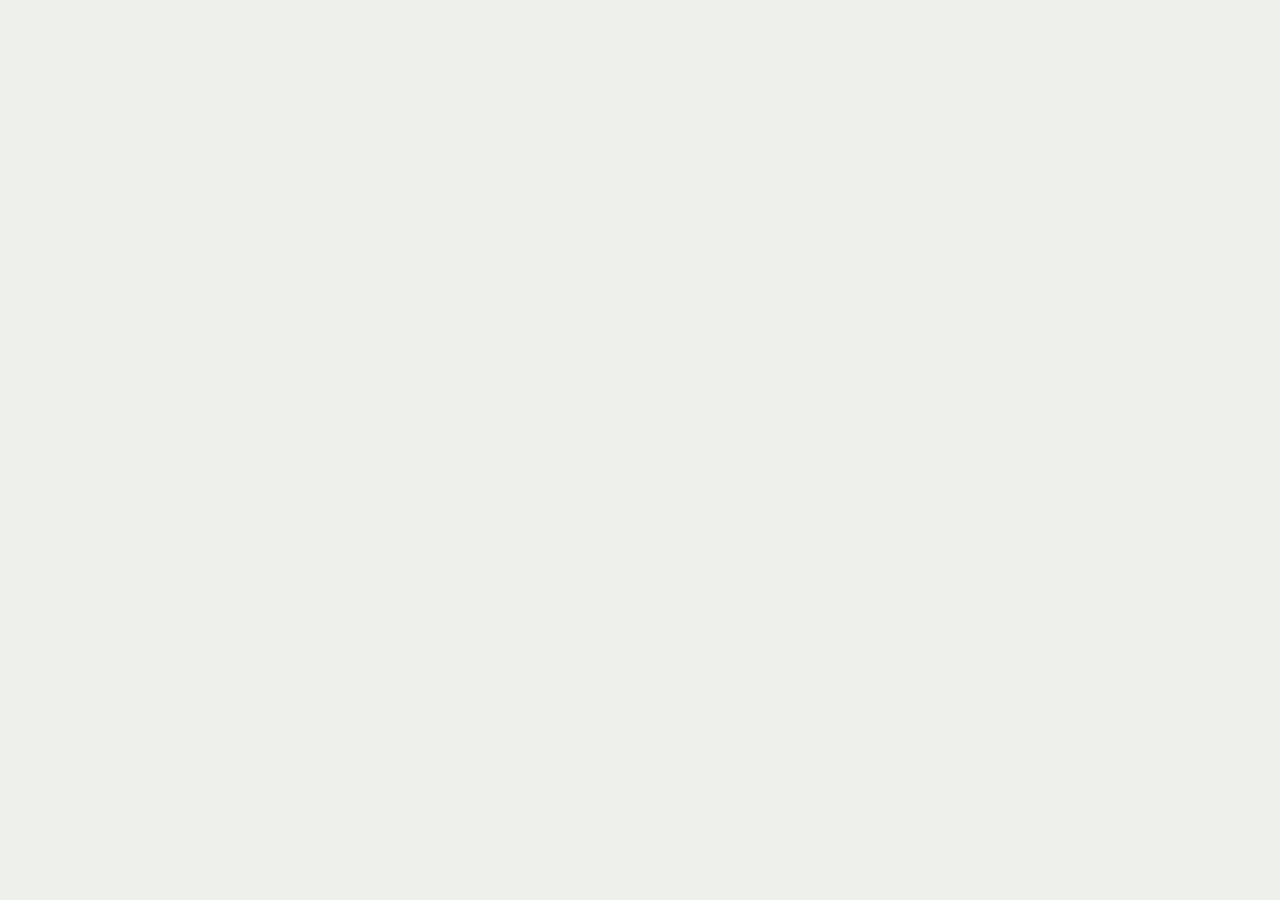
==== index.html @ 1d1e7680 "committing empty" ====
<!doctype html>
<html lang="en">
<head>
  <meta charset="utf-8">
  <meta name="viewport" content="width=device-width, initial-scale=1">
  <title>Projects</title>
  <link rel="preconnect" href="https://fonts.googleapis.com">
  <link rel="preconnect" href="https://fonts.gstatic.com" crossorigin>
  <link href="https://fonts.googleapis.com/css2?family=Bricolage+Grotesque:opsz,wght@12..96,500;12..96,700&family=Source+Serif+4:ital,opsz,wght@0,8..60,400;1,8..60,400&display=swap" rel="stylesheet">
  <link rel="stylesheet" href="style.css">
</head>
<body>
  <header class="site-header">
    <h1 id="site-name"></h1>
    <p id="site-intro"></p>
    <a id="site-email"></a>
  </header>

  <nav class="filters" id="filters" aria-label="Filter projects by category"></nav>

  <main id="projects"></main>

  <dialog id="viewer" aria-label="Enlarged photo">
    <img alt="">
    <p class="viewer-caption"></p>
    <button type="button" class="viewer-close">Close</button>
  </dialog>

  <!-- Your content lives in projects.js -->
  <script src="projects.js"></script>
  <script>
    function el(tag, cls, text) {
      const n = document.createElement(tag);
      if (cls) n.className = cls;
      if (text) n.textContent = text;
      return n;
    }

    // Header
    document.title = SITE.name + " | Projects";
    document.getElementById("site-name").textContent = SITE.name;
    document.getElementById("site-intro").textContent = SITE.intro;
    const email = document.getElementById("site-email");
    if (SITE.email) {
      email.href = "mailto:" + SITE.email;
      email.textContent = SITE.email;
    } else {
      email.remove();
    }

    // Photo viewer
    const viewer = document.getElementById("viewer");
    const viewerImg = viewer.querySelector("img");
    const viewerCap = viewer.querySelector(".viewer-caption");
    function openViewer(src, caption, alt) {
      viewerImg.src = src;
      viewerImg.alt = alt;
      viewerCap.textContent = caption || "";
      viewer.showModal();
    }
    viewer.querySelector(".viewer-close").addEventListener("click", () => viewer.close());
    viewer.addEventListener("click", (e) => { if (e.target === viewer) viewer.close(); });

    // Projects
    const main = document.getElementById("projects");
    const isVideo = (src) => /\.(mov|mp4|webm|m4v)$/i.test(src);
    const sections = PROJECTS.map((p) => {
      const section = el("section", "project");
      section.dataset.category = (p.category || "").toLowerCase();

      const head = el("div", "project-head");
      head.append(el("h2", null, p.title));
      if (p.year) head.append(el("p", "project-year", p.year));
      if (p.category) head.append(el("p", "project-category", p.category));

      const body = el("div", "project-body");
      (p.blurb || "").split(/\n\s*\n/).forEach((para) => {
        if (para.trim()) body.append(el("p", "blurb", para.trim()));
      });

      const grid = el("div", "photos");
      (p.photos || []).forEach((ph) => {
        const fig = el("figure");
        const alt = ph.caption || p.title;
        if (isVideo(ph.src)) {
          const vid = el("video", "photo-video");
          vid.src = ph.src;
          vid.controls = true;
          vid.playsInline = true;
          vid.preload = "metadata";
          vid.setAttribute("aria-label", alt);
          fig.append(vid);
        } else {
---- style.css ----
:root {
  --paper: #eef0ec;
  --mount: #ffffff;
  --ink: #1d2321;
  --muted: #5c6661;
  --rule: #cfd4cd;
  --accent: #1f5fa8;
  --display: "Bricolage Grotesque", "Helvetica Neue", Arial, sans-serif;
  --text: "Source Serif 4", Georgia, "Times New Roman", serif;
}

@media (prefers-color-scheme: dark) {
  :root {
    --paper: #171b1a;
    --mount: #232826;
    --ink: #e8ebe7;
    --muted: #9aa39e;
    --rule: #333a37;
    --accent: #7fb0e8;
  }
}

* { box-sizing: border-box; }

body {
  margin: 0;
  background: var(--paper);
  color: var(--ink);
  font-family: var(--text);
  font-size: 1.125rem;
  line-height: 1.6;
}

a { color: var(--accent); }

:focus-visible {
  outline: 2px solid var(--accent);
  outline-offset: 3px;
}

/* Header */
.site-header {
  max-width: 72rem;
  margin: 0 auto;
  padding: clamp(3rem, 10vw, 7rem) 1.5rem 3rem;
}
.site-header h1 {
  font-family: var(--display);
  font-weight: 700;
  font-size: clamp(2.75rem, 9vw, 6rem);
  line-height: 0.95;
  letter-spacing: -0.03em;
  margin: 0 0 1.25rem;
}
.site-header p {
  max-width: 36rem;
  margin: 0 0 0.5rem;
  font-size: 1.25rem;
  color: var(--muted);
}

/* Projects */
main {
  max-width: 72rem;
  margin: 0 auto;
  padding: 0 1.5rem 6rem;
}
.project {
  border-top: 1px solid var(--rule);
  padding: 2.5rem 0 3.5rem;
}
.project-head h2 {
  font-family: var(--display);
  font-weight: 500;
  font-size: 1.75rem;
  line-height: 1.15;
  letter-spacing: -0.01em;
  margin: 0;
}
.project-year {
  margin: 0.25rem 0 1.25rem;
  color: var(--muted);
  font-size: 1rem;
}
.blurb {
  max-width: 38rem;
  margin: 0 0 1rem;
}

@media (min-width: 800px) {
  .project {
    display: grid;
    grid-template-columns: 15rem 1fr;
    gap: 3rem;
  }
  .project-head {
    position: sticky;
    top: 2rem;
    align-self: start;
  }
}

/* Photos, shown like mounted prints */
.photos {
  display: grid;
  grid-template-columns: repeat(auto-fill, minmax(220px, 1fr));
  gap: 1.5rem;
  margin-top: 1.75rem;
}
figure {
  margin: 0;
  background: var(--mount);
  padding: 0.6rem 0.6rem 0.75rem;
  box-shadow: 0 1px 2px rgba(29, 35, 33, 0.12), 0 6px 18px -8px rgba(29, 35, 33, 0.25);
}
.photo-btn {
  display: block;
  width: 100%;
  padding: 0;
  border: 0;
  background: none;
  cursor: zoom-in;
}
.photo-btn img {
  display: block;
  width: 100%;
  aspect-ratio: 4 / 3;
  object-fit: cover;
  background: var(--rule);
}
figcaption {
  margin-top: 0.6rem;
  font-style: italic;
  font-size: 0.95rem;
  line-height: 1.4;
  color: var(--muted);
}

/* Enlarged photo viewer */
dialog {
  border: 0;
  padding: 0.75rem;
  background: var(--mount);
  color: var(--ink);
  max-width: min(92vw, 1100px);
}
dialog::backdrop { background: rgba(10, 12, 11, 0.8); }
dialog img {
  display: block;
  max-width: 100%;
  max-height: 78vh;
  margin: 0 auto;
}
.viewer-caption {
  font-style: italic;
  color: var(--muted);
  margin: 0.6rem 0 0;
}
.viewer-close {
  margin-top: 0.75rem;
  font: inherit;
  font-size: 0.95rem;
  padding: 0.4rem 1rem;
  border: 1px solid var(--rule);
  background: none;
  color: var(--ink);
  cursor: pointer;
}
.viewer-close:hover { border-color: var(--ink); }
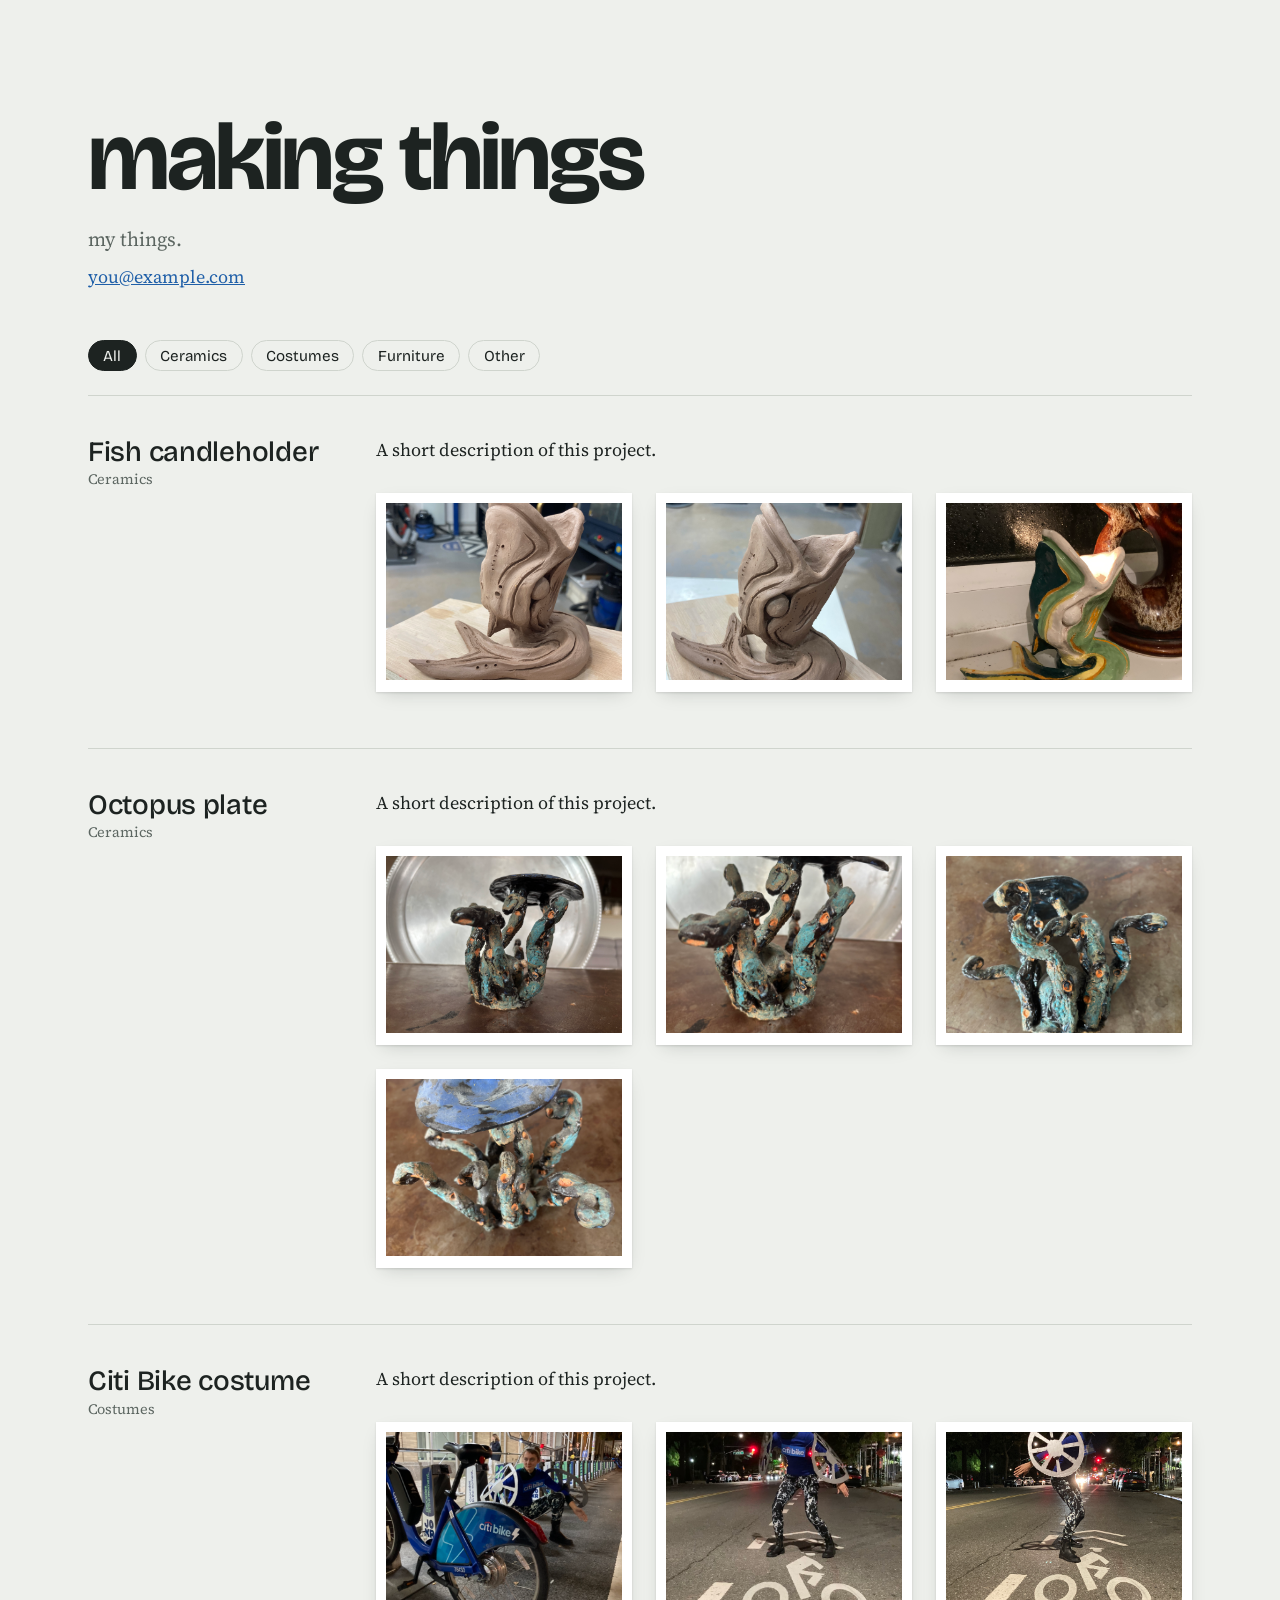
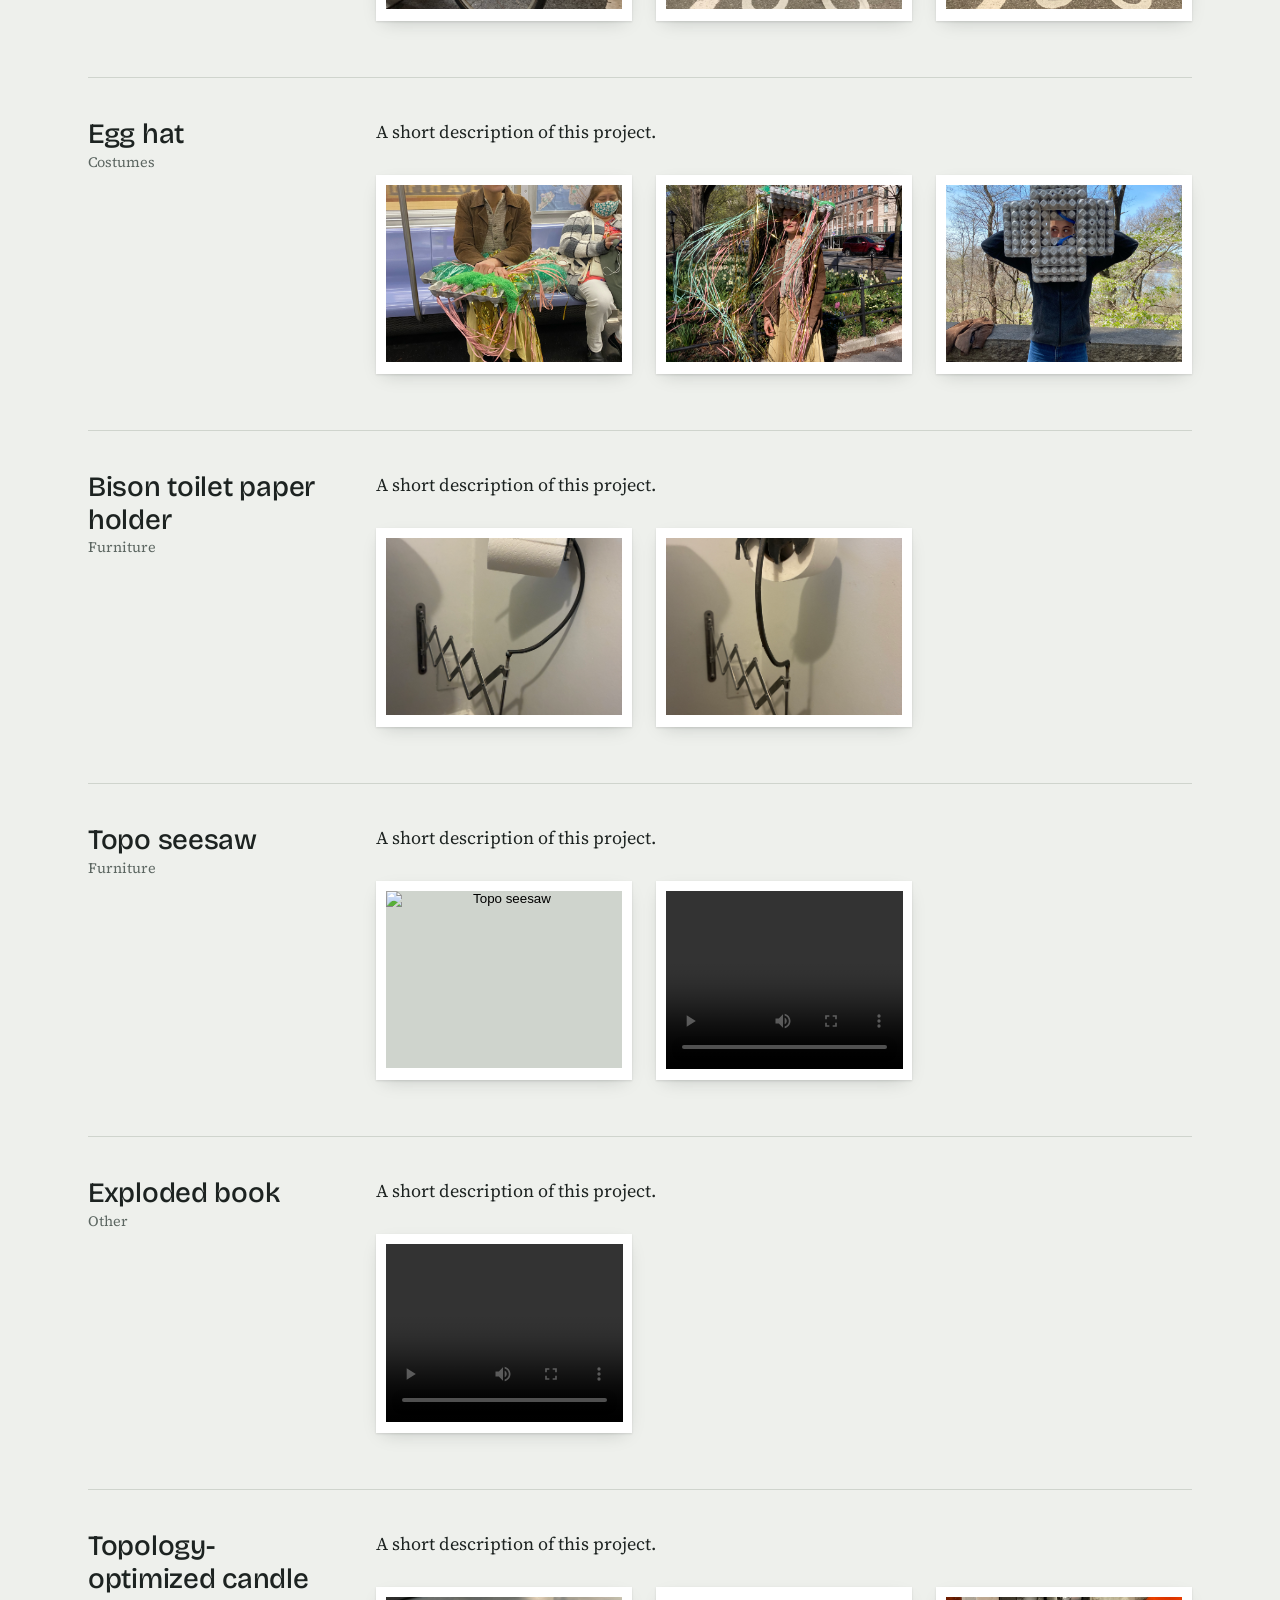
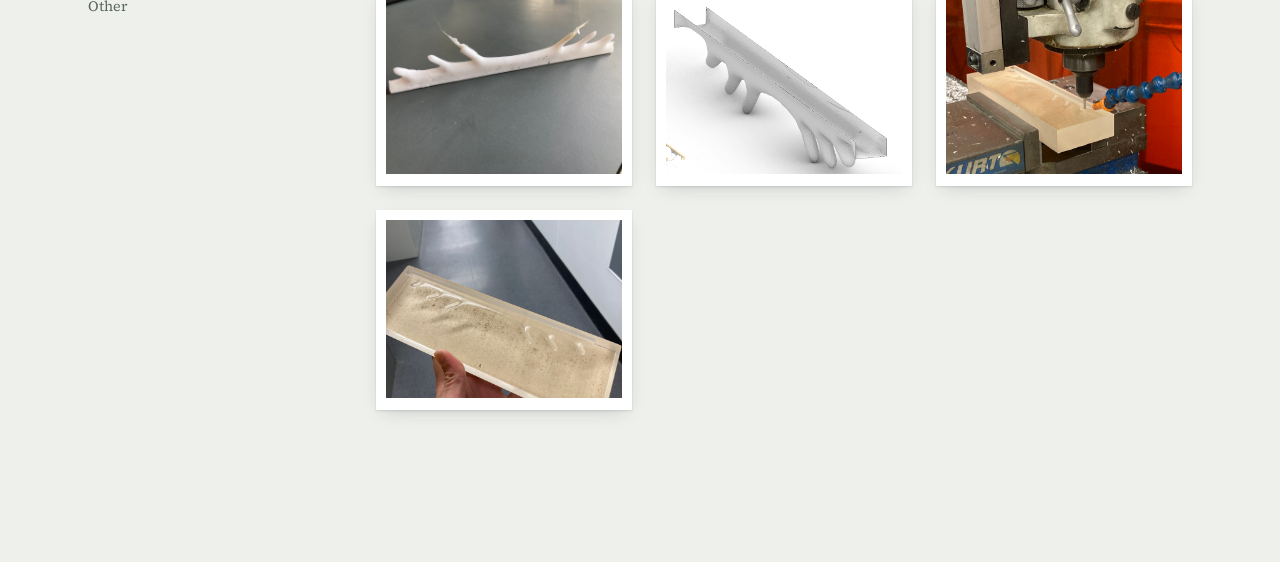
==== commit d9a42178: "committing empty" ====
--- a/index.html
+++ b/index.html
@@ -91,4 +91,53 @@
           vid.setAttribute("aria-label", alt);
           fig.append(vid);
         } else {
-        +          const btn = el("button", "photo-btn");
+          btn.type = "button";
+          btn.setAttribute("aria-label", "Enlarge photo: " + alt);
+          const img = el("img");
+          img.src = ph.src;
+          img.alt = alt;
+          img.loading = "lazy";
+          btn.append(img);
+          btn.addEventListener("click", () => openViewer(ph.src, ph.caption, alt));
+          fig.append(btn);
+        }
+        if (ph.caption) fig.append(el("figcaption", null, ph.caption));
+        grid.append(fig);
+      });
+
+      body.append(grid);
+      section.append(head, body);
+      main.append(section);
+      return section;
+    });
+
+    // Category filter: the chosen category moves to the top
+    const filters = document.getElementById("filters");
+    const categories = [...new Set(sections.map((s) => s.dataset.category).filter(Boolean))];
+    function applyFilter(cat) {
+      const matches = sections.filter((s) => !cat || s.dataset.category === cat);
+      const rest = sections.filter((s) => !matches.includes(s));
+      [...matches, ...rest].forEach((s) => {
+        s.classList.toggle("dimmed", !!cat && !matches.includes(s));
+        main.append(s);
+      });
+      filters.querySelectorAll("button").forEach((b) => {
+        b.setAttribute("aria-pressed", String(b.dataset.cat === cat));
+      });
+    }
+    if (categories.length > 1) {
+      ["", ...categories].forEach((cat) => {
+        const b = el("button", "filter-btn", cat || "all");
+        b.type = "button";
+        b.dataset.cat = cat;
+        b.addEventListener("click", () => applyFilter(cat));
+        filters.append(b);
+      });
+      applyFilter("");
+    } else {
+      filters.remove();
+    }
+  </script>
+</body>
+</html>
--- a/style.css
+++ b/style.css
@@ -167,3 +167,44 @@
   cursor: pointer;
 }
 .viewer-close:hover { border-color: var(--ink); }
+
+/* Category filter */
+.filters {
+  max-width: 72rem;
+  margin: 0 auto;
+  padding: 0 1.5rem 1.5rem;
+  display: flex;
+  flex-wrap: wrap;
+  gap: 0.5rem;
+}
+.filter-btn {
+  font-family: var(--display);
+  font-size: 0.95rem;
+  text-transform: capitalize;
+  padding: 0.35rem 0.9rem;
+  border: 1px solid var(--rule);
+  border-radius: 999px;
+  background: none;
+  color: var(--ink);
+  cursor: pointer;
+}
+.filter-btn:hover { border-color: var(--ink); }
+.filter-btn[aria-pressed="true"] {
+  background: var(--ink);
+  border-color: var(--ink);
+  color: var(--paper);
+}
+.project-category {
+  margin: 0 0 1.25rem;
+  color: var(--muted);
+  font-size: 0.9rem;
+  text-transform: capitalize;
+}
+.project.dimmed { opacity: 0.45; }
+.photo-video {
+  display: block;
+  width: 100%;
+  aspect-ratio: 4 / 3;
+  object-fit: cover;
+  background: var(--rule);
+}
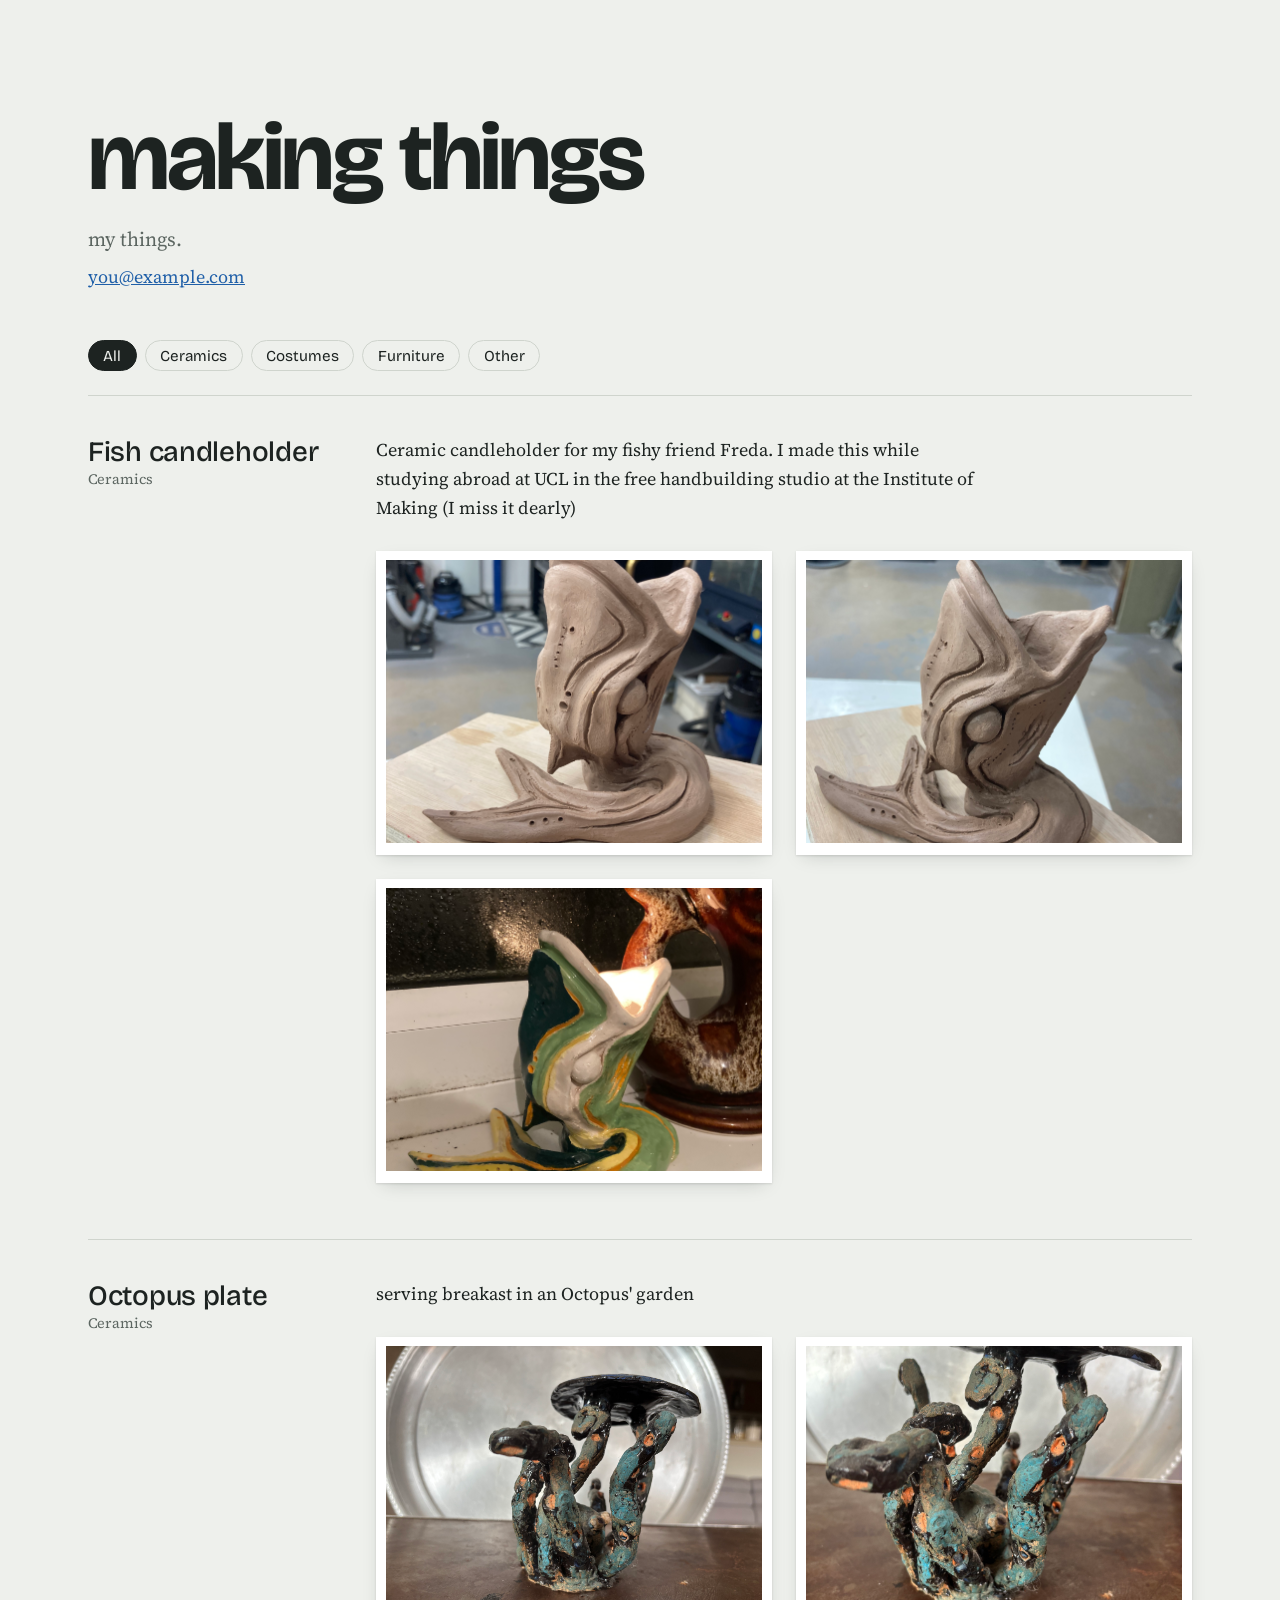
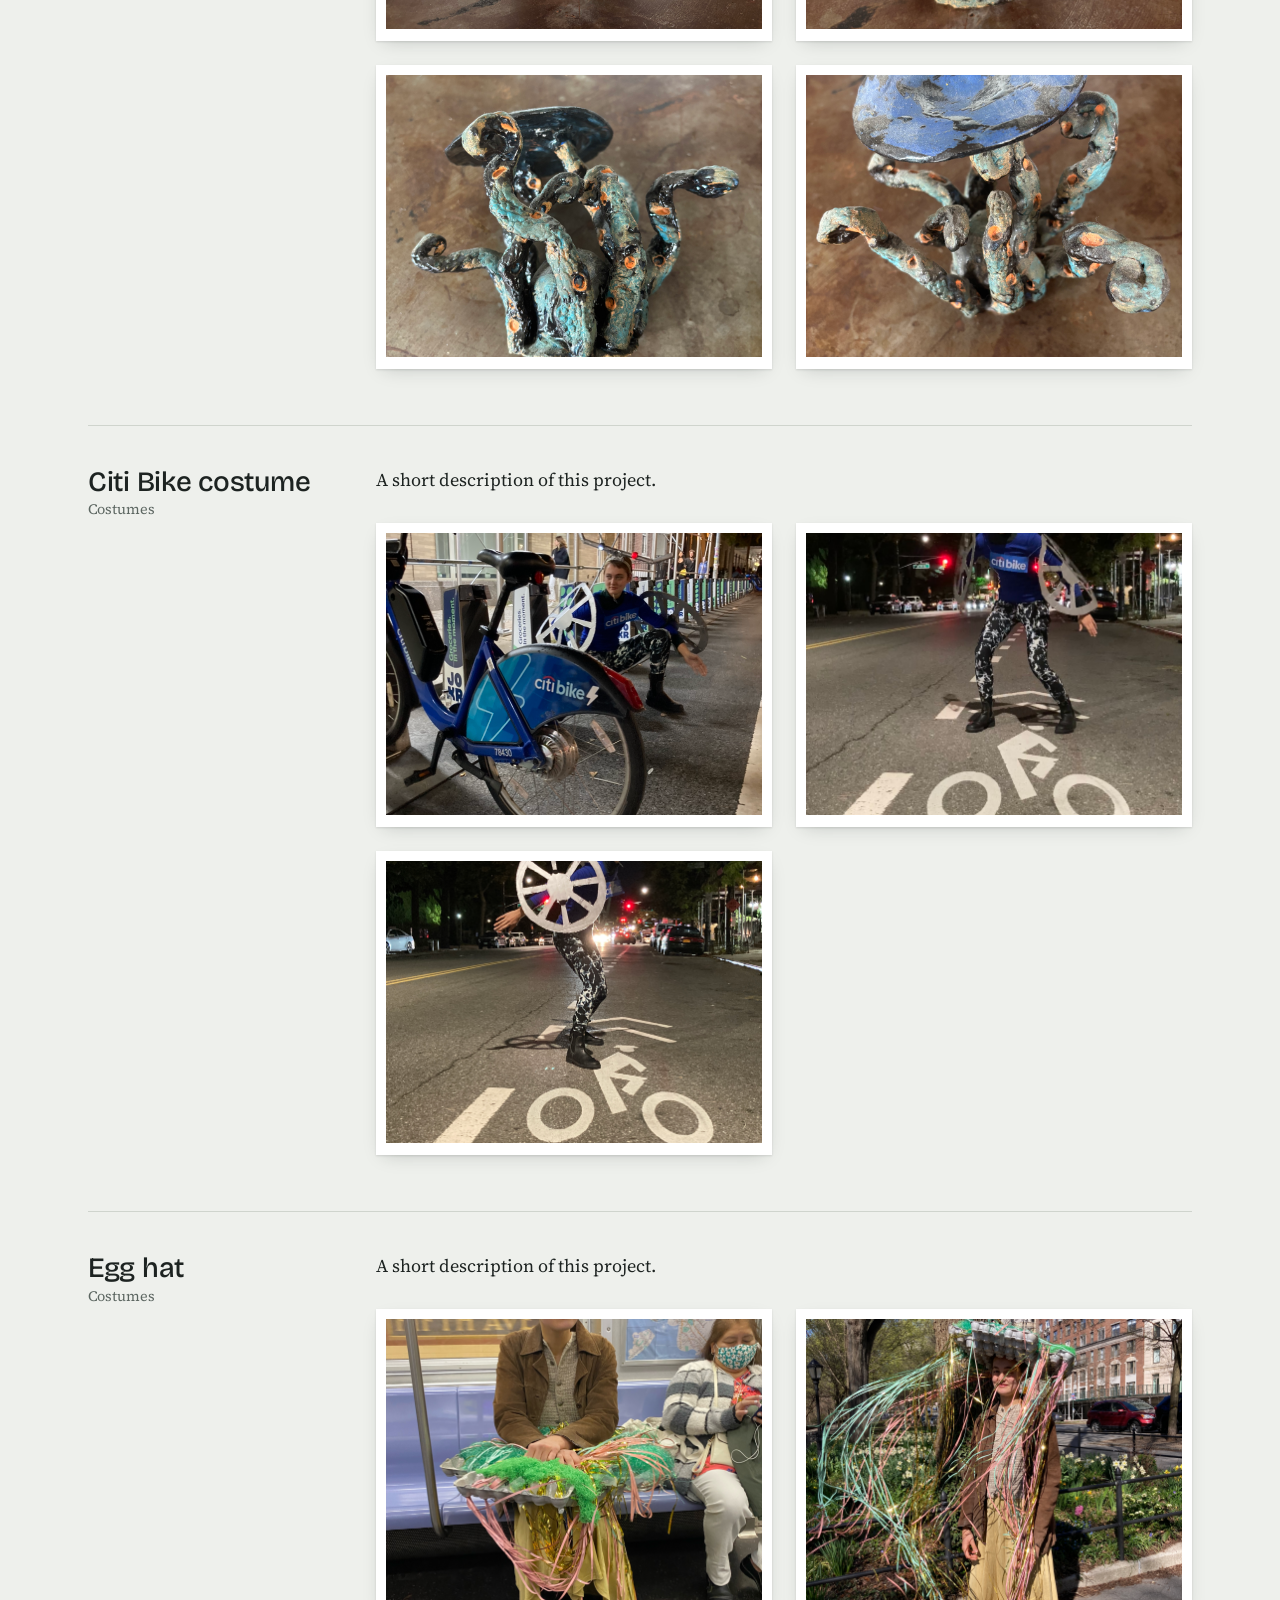
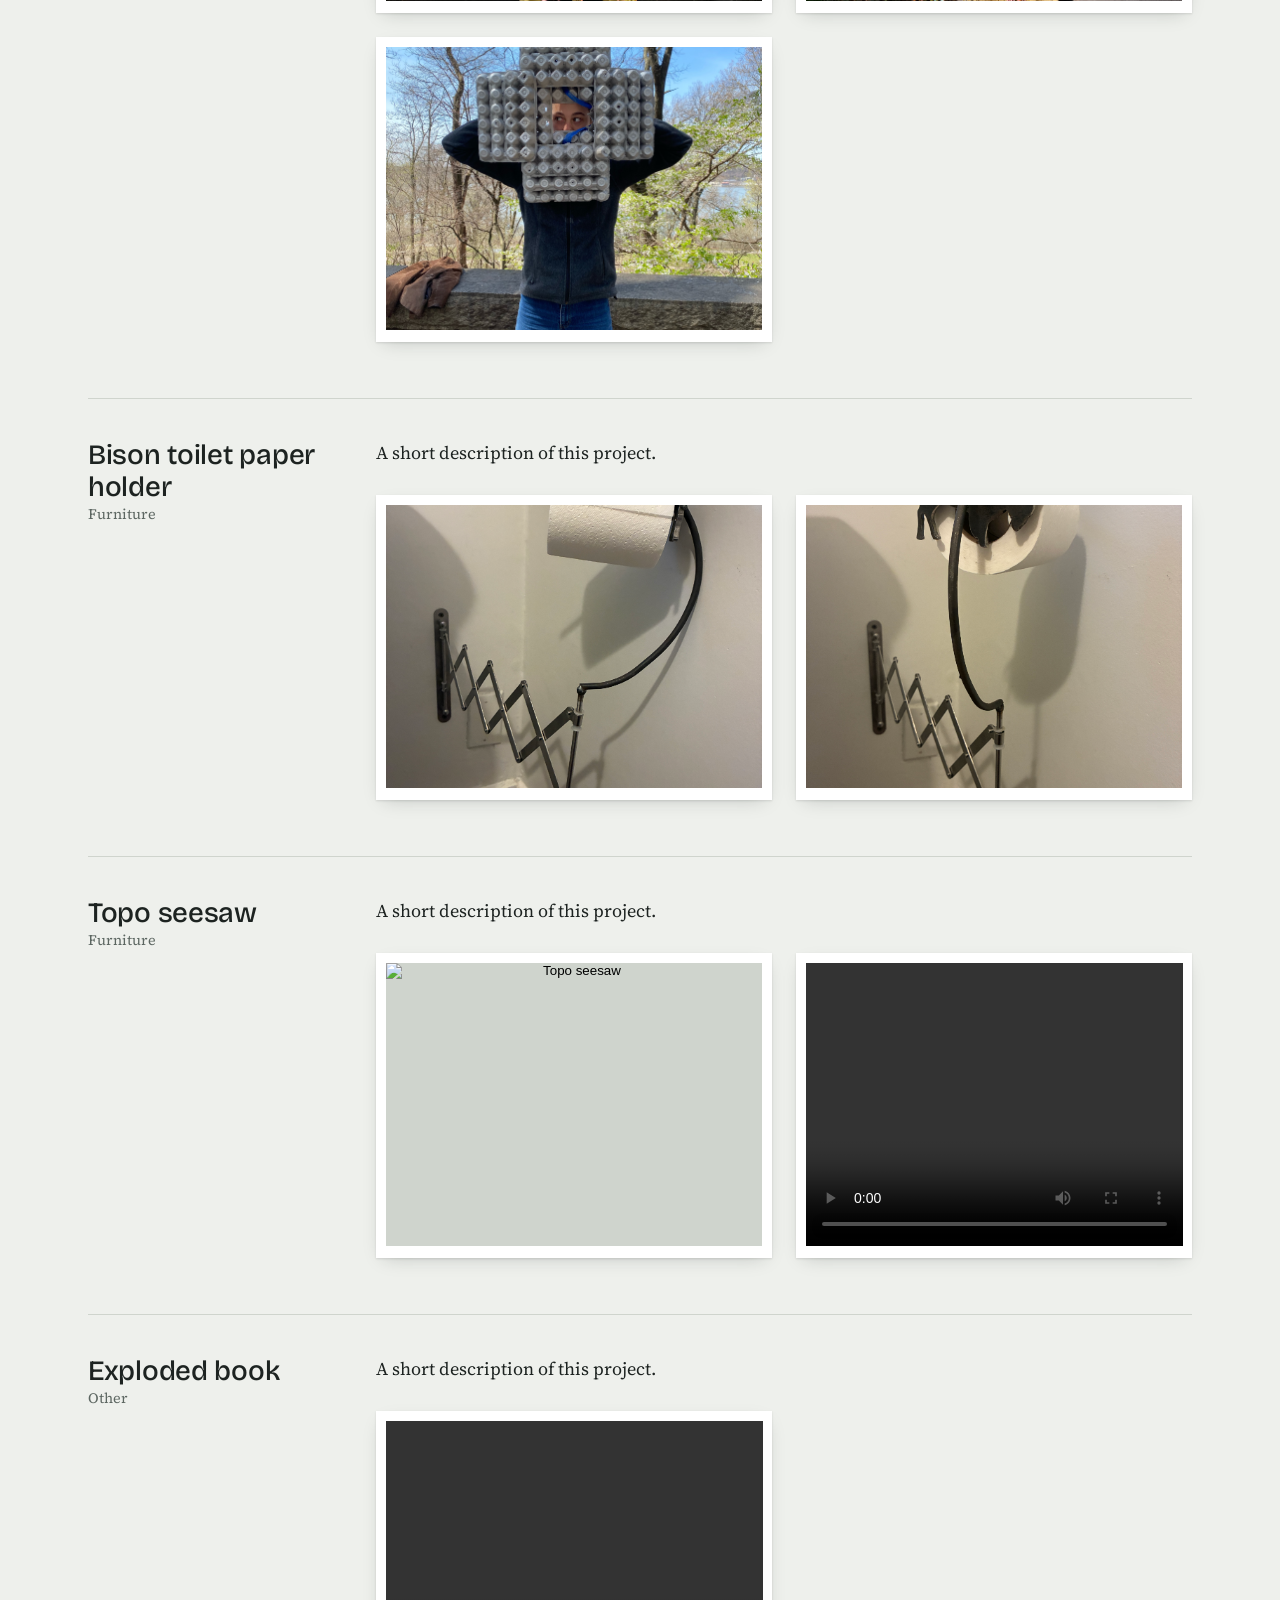
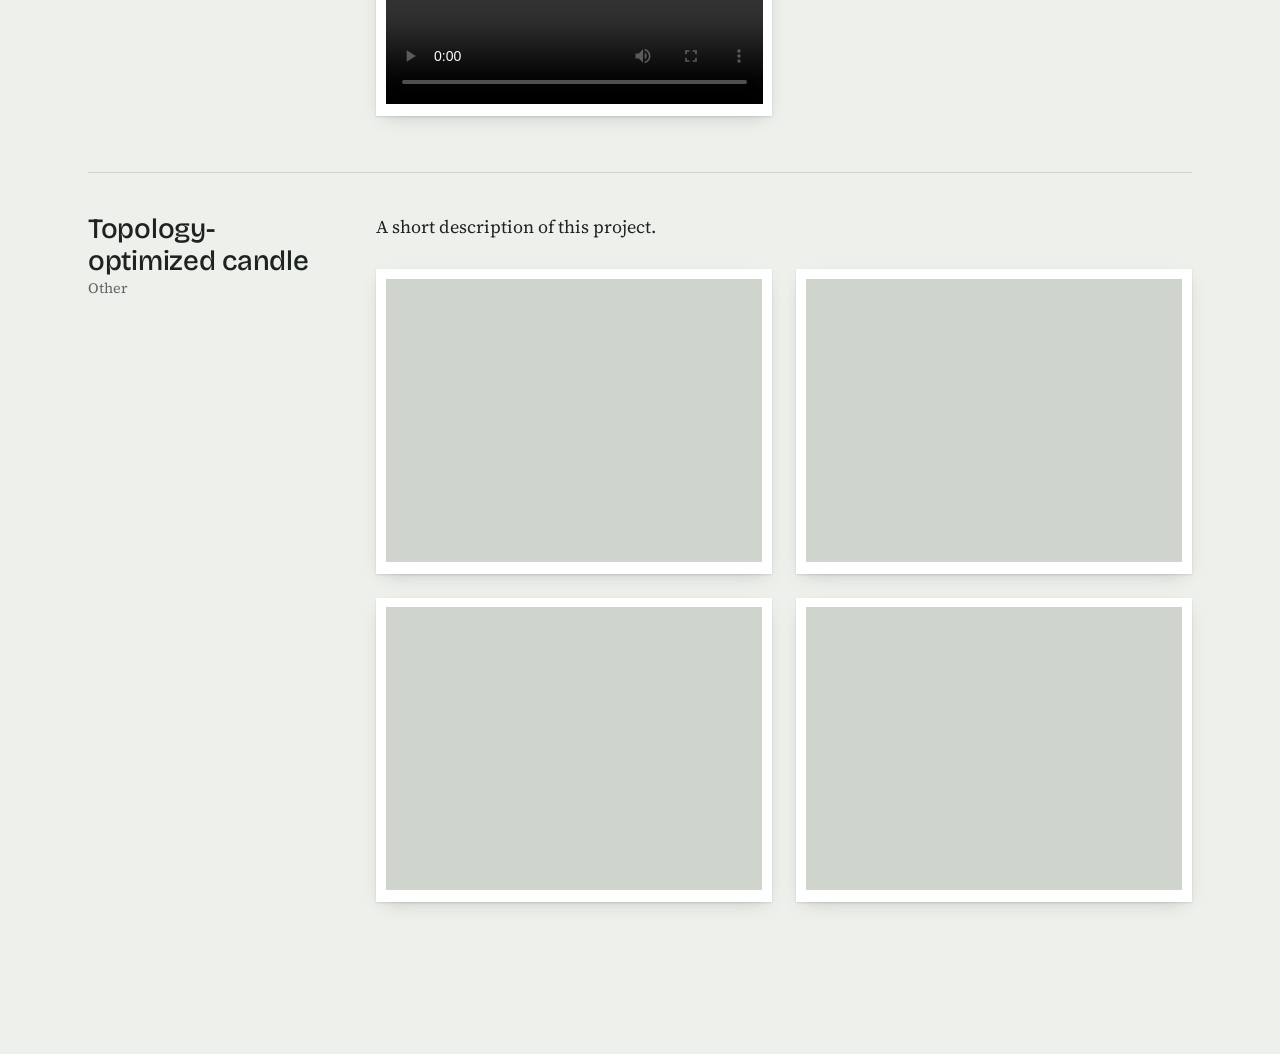
==== commit 3a6bced0: "committing image edits" ====
--- a/index.html
+++ b/index.html
@@ -21,9 +21,17 @@
   <main id="projects"></main>
 
   <dialog id="viewer" aria-label="Enlarged photo">
-    <img alt="">
-    <p class="viewer-caption"></p>
-    <button type="button" class="viewer-close">Close</button>
+    <div class="viewer-stage">
+      <button type="button" class="viewer-nav viewer-prev" aria-label="Previous photo">&#8249;</button>
+      <img alt="">
+      <video controls playsinline></video>
+      <button type="button" class="viewer-nav viewer-next" aria-label="Next photo">&#8250;</button>
+    </div>
+    <div class="viewer-foot">
+      <p class="viewer-caption"></p>
+      <p class="viewer-count"></p>
+      <button type="button" class="viewer-close">Close</button>
+    </div>
   </dialog>
 
   <!-- Your content lives in projects.js -->
@@ -51,19 +59,51 @@
     // Photo viewer
     const viewer = document.getElementById("viewer");
     const viewerImg = viewer.querySelector("img");
+    const viewerVid = viewer.querySelector("video");
     const viewerCap = viewer.querySelector(".viewer-caption");
-    function openViewer(src, caption, alt) {
-      viewerImg.src = src;
-      viewerImg.alt = alt;
-      viewerCap.textContent = caption || "";
+    const viewerCount = viewer.querySelector(".viewer-count");
+    const isVideo = (src) => /\.(mov|mp4|webm|m4v)$/i.test(src);
+    let viewerItems = [];
+    let viewerIndex = 0;
+
+    function showViewerItem(i) {
+      viewerIndex = (i + viewerItems.length) % viewerItems.length;
+      const item = viewerItems[viewerIndex];
+      viewerVid.pause();
+      if (isVideo(item.src)) {
+        viewerImg.hidden = true;
+        viewerImg.removeAttribute("src");
+        viewerVid.hidden = false;
+        viewerVid.src = item.src;
+      } else {
+        viewerVid.hidden = true;
+        viewerVid.removeAttribute("src");
+        viewerImg.hidden = false;
+        viewerImg.src = item.src;
+        viewerImg.alt = item.alt;
+      }
+      viewerCap.textContent = item.caption || "";
+      const multi = viewerItems.length > 1;
+      viewerCount.textContent = multi ? (viewerIndex + 1) + " / " + viewerItems.length : "";
+      viewer.querySelectorAll(".viewer-nav").forEach((b) => { b.hidden = !multi; });
+    }
+    function openViewer(items, index) {
+      viewerItems = items;
+      showViewerItem(index);
       viewer.showModal();
     }
+    viewer.querySelector(".viewer-prev").addEventListener("click", () => showViewerItem(viewerIndex - 1));
+    viewer.querySelector(".viewer-next").addEventListener("click", () => showViewerItem(viewerIndex + 1));
+    viewer.addEventListener("keydown", (e) => {
+      if (e.key === "ArrowLeft") { e.preventDefault(); showViewerItem(viewerIndex - 1); }
+      if (e.key === "ArrowRight") { e.preventDefault(); showViewerItem(viewerIndex + 1); }
+    });
+    viewer.addEventListener("close", () => viewerVid.pause());
     viewer.querySelector(".viewer-close").addEventListener("click", () => viewer.close());
     viewer.addEventListener("click", (e) => { if (e.target === viewer) viewer.close(); });
 
     // Projects
     const main = document.getElementById("projects");
-    const isVideo = (src) => /\.(mov|mp4|webm|m4v)$/i.test(src);
     const sections = PROJECTS.map((p) => {
       const section = el("section", "project");
       section.dataset.category = (p.category || "").toLowerCase();
@@ -79,7 +119,10 @@
       });
 
       const grid = el("div", "photos");
-      (p.photos || []).forEach((ph) => {
+      const items = (p.photos || []).map((ph) => ({
+        src: ph.src, caption: ph.caption, alt: ph.caption || p.title,
+      }));
+      (p.photos || []).forEach((ph, i) => {
         const fig = el("figure");
         const alt = ph.caption || p.title;
         if (isVideo(ph.src)) {
@@ -99,7 +142,7 @@
           img.alt = alt;
           img.loading = "lazy";
           btn.append(img);
-          btn.addEventListener("click", () => openViewer(ph.src, ph.caption, alt));
+          btn.addEventListener("click", () => openViewer(items, i));
           fig.append(btn);
         }
         if (ph.caption) fig.append(el("figcaption", null, ph.caption));
--- a/style.css
+++ b/style.css
@@ -103,7 +103,7 @@
 /* Photos, shown like mounted prints */
 .photos {
   display: grid;
-  grid-template-columns: repeat(auto-fill, minmax(220px, 1fr));
+  grid-template-columns: repeat(auto-fill, minmax(300px, 1fr));
   gap: 1.5rem;
   margin-top: 1.75rem;
 }
@@ -145,11 +145,45 @@
   max-width: min(92vw, 1100px);
 }
 dialog::backdrop { background: rgba(10, 12, 11, 0.8); }
-dialog img {
+.viewer-stage {
+  position: relative;
+}
+dialog img,
+dialog video {
   display: block;
   max-width: 100%;
   max-height: 78vh;
   margin: 0 auto;
+}
+dialog [hidden] { display: none; }
+.viewer-nav {
+  position: absolute;
+  top: 50%;
+  transform: translateY(-50%);
+  width: 2.75rem;
+  height: 2.75rem;
+  border: 0;
+  border-radius: 50%;
+  background: rgba(10, 12, 11, 0.55);
+  color: #fff;
+  font-size: 2rem;
+  line-height: 1;
+  cursor: pointer;
+}
+.viewer-nav:hover { background: rgba(10, 12, 11, 0.8); }
+.viewer-prev { left: 0.5rem; }
+.viewer-next { right: 0.5rem; }
+.viewer-foot {
+  display: flex;
+  flex-wrap: wrap;
+  align-items: baseline;
+  gap: 0.5rem 1rem;
+}
+.viewer-foot .viewer-caption { flex: 1; }
+.viewer-count {
+  margin: 0;
+  color: var(--muted);
+  font-size: 0.9rem;
 }
 .viewer-caption {
   font-style: italic;
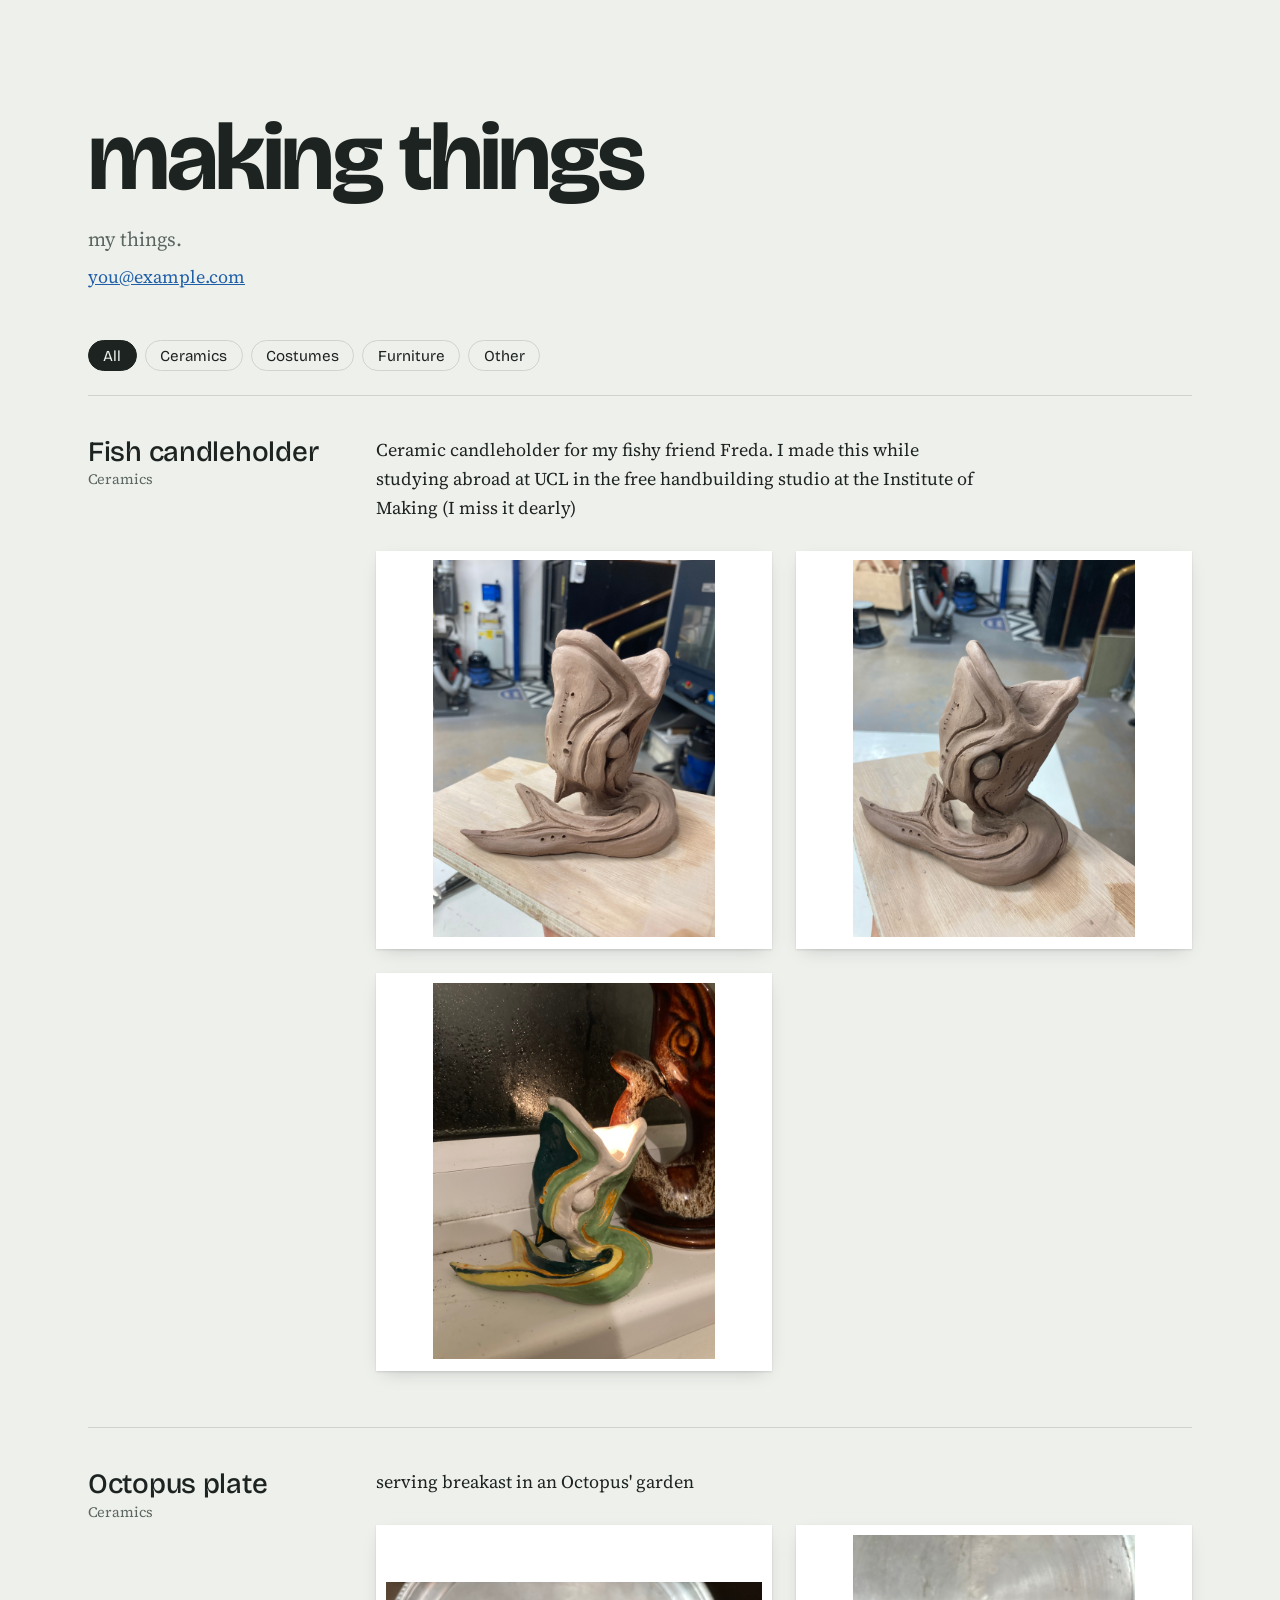
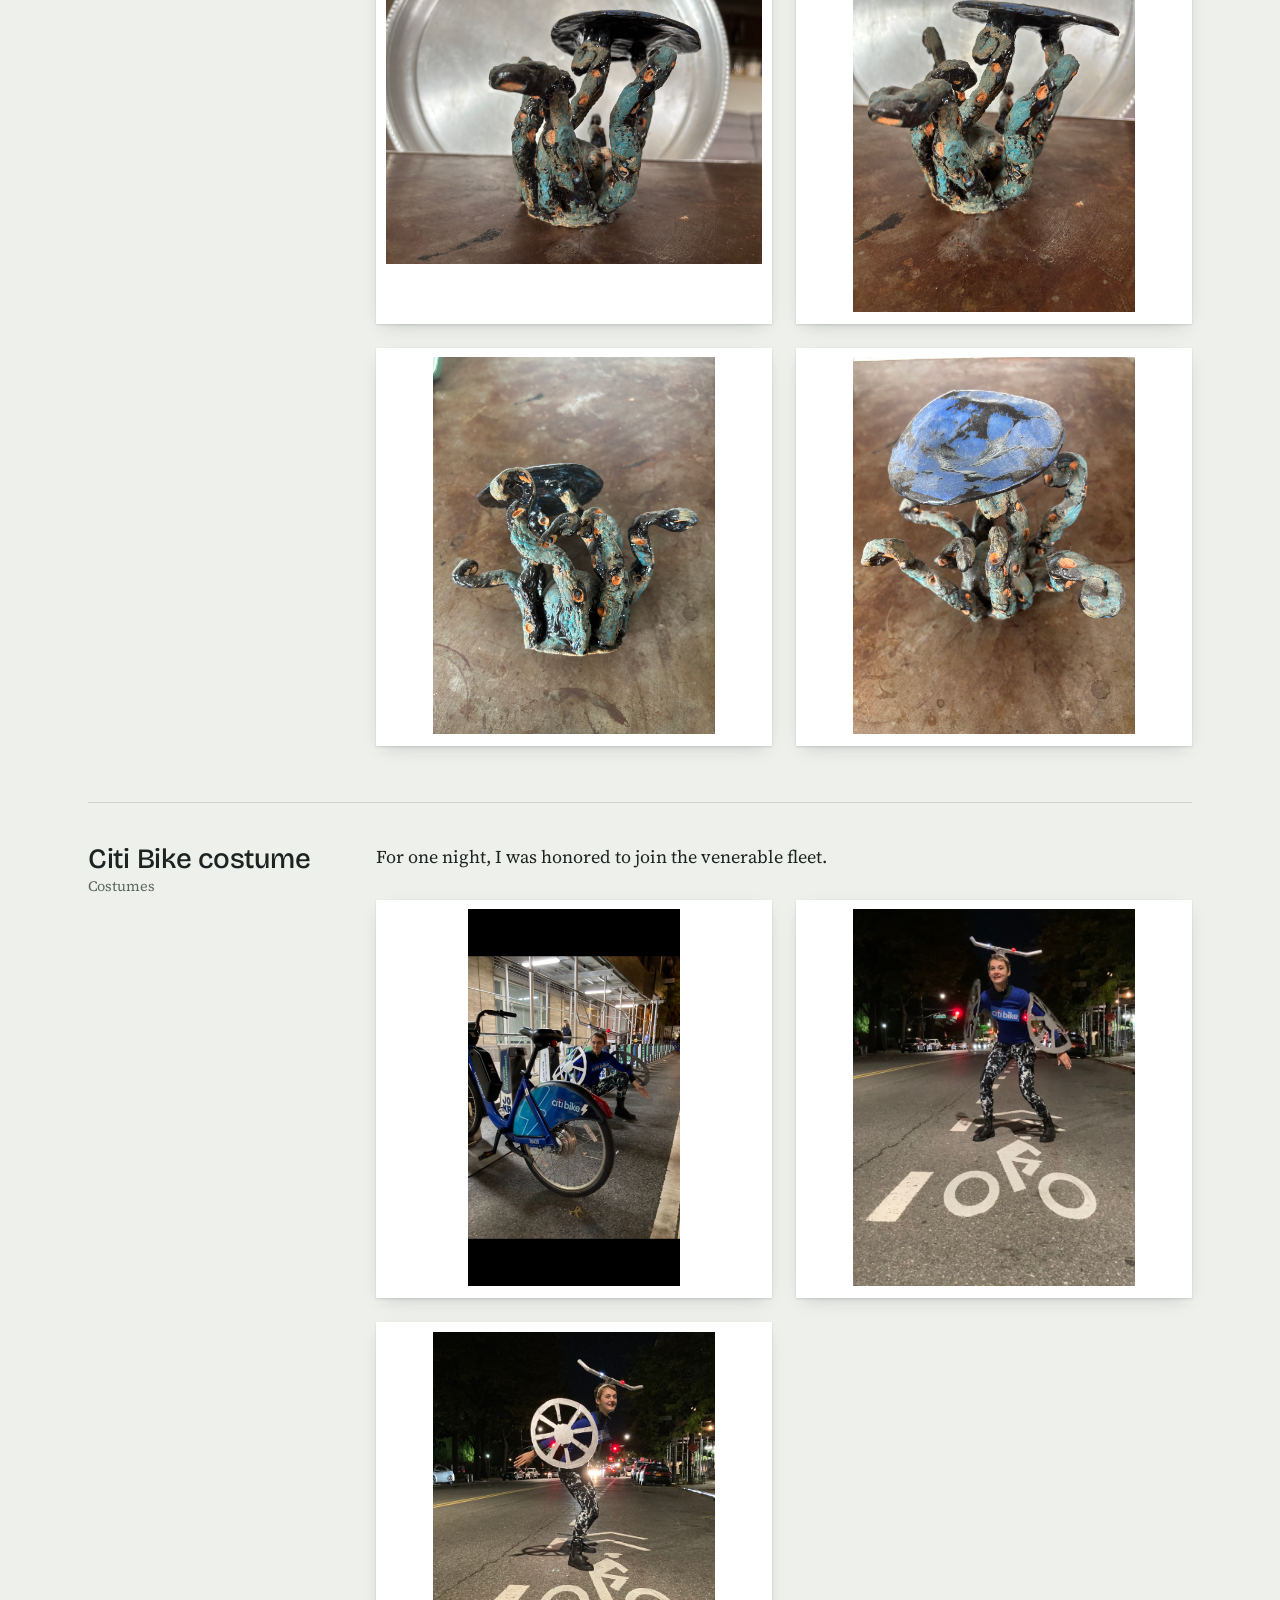
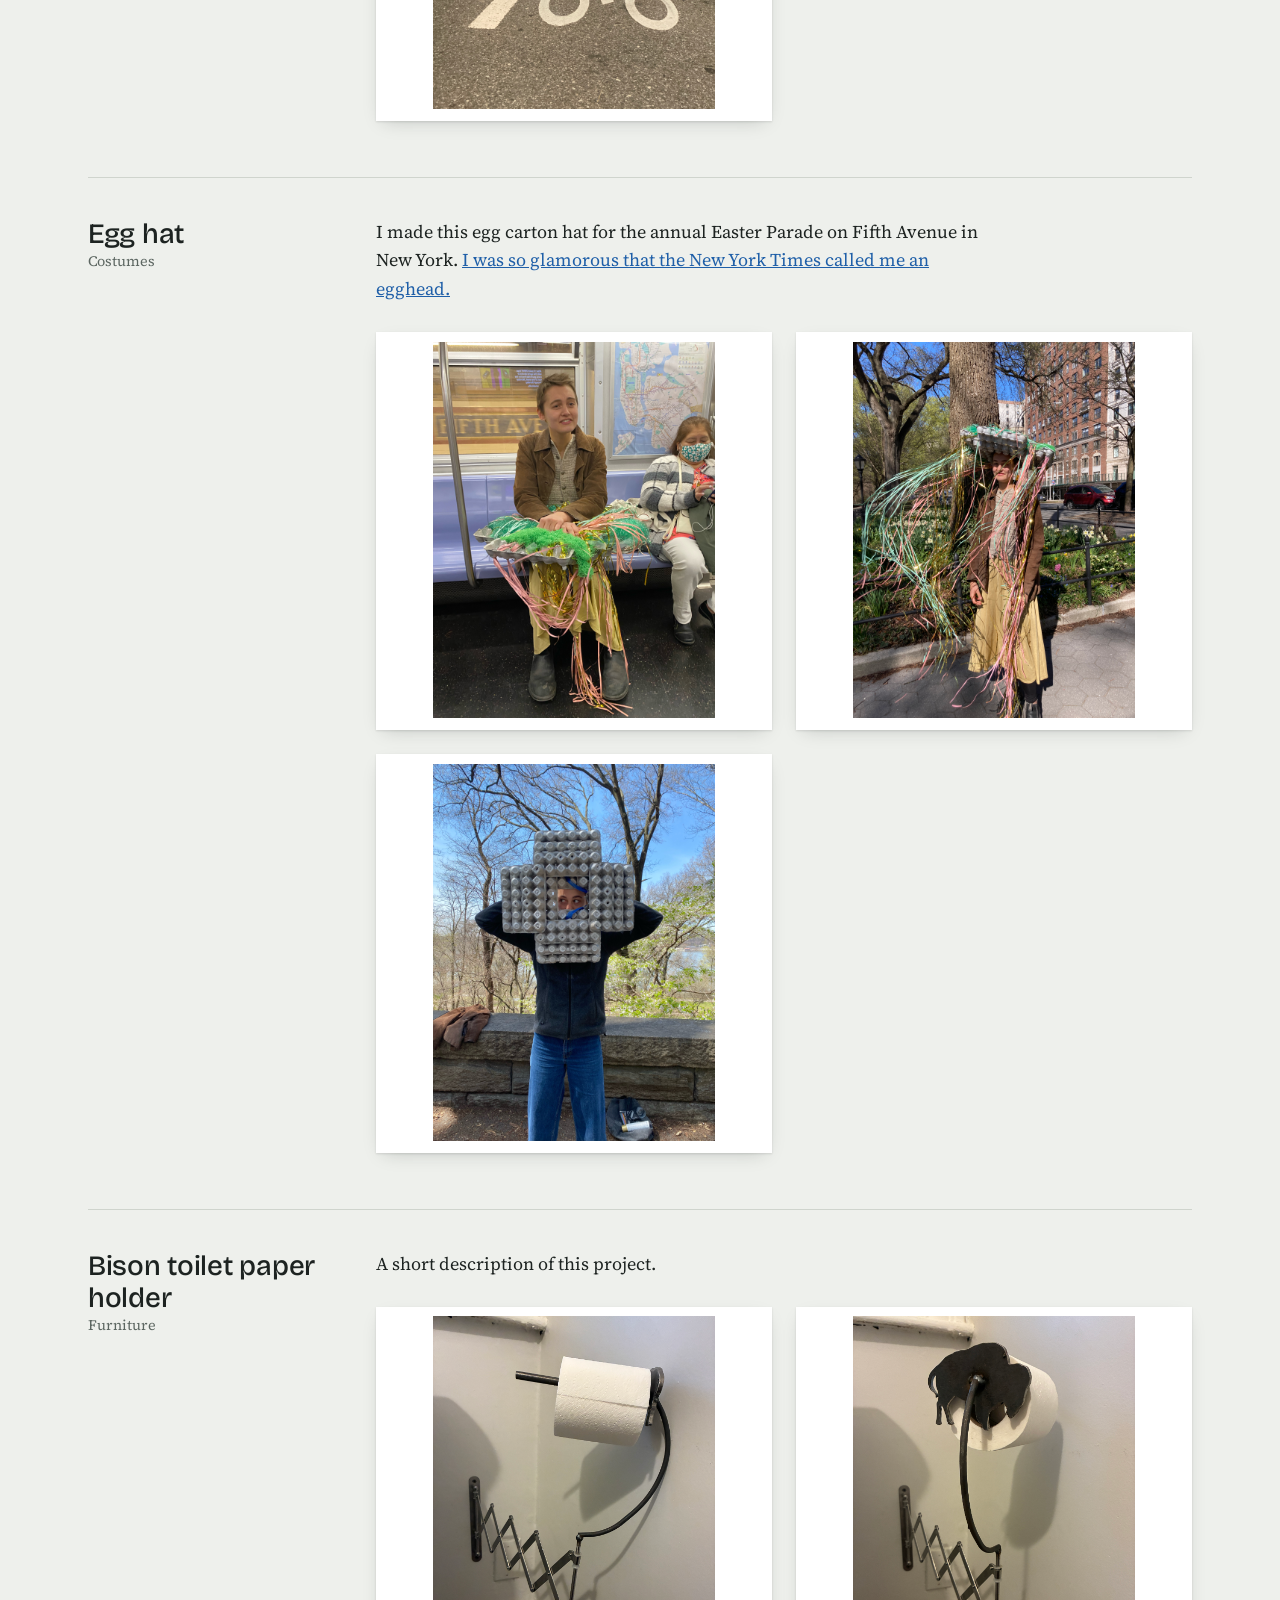
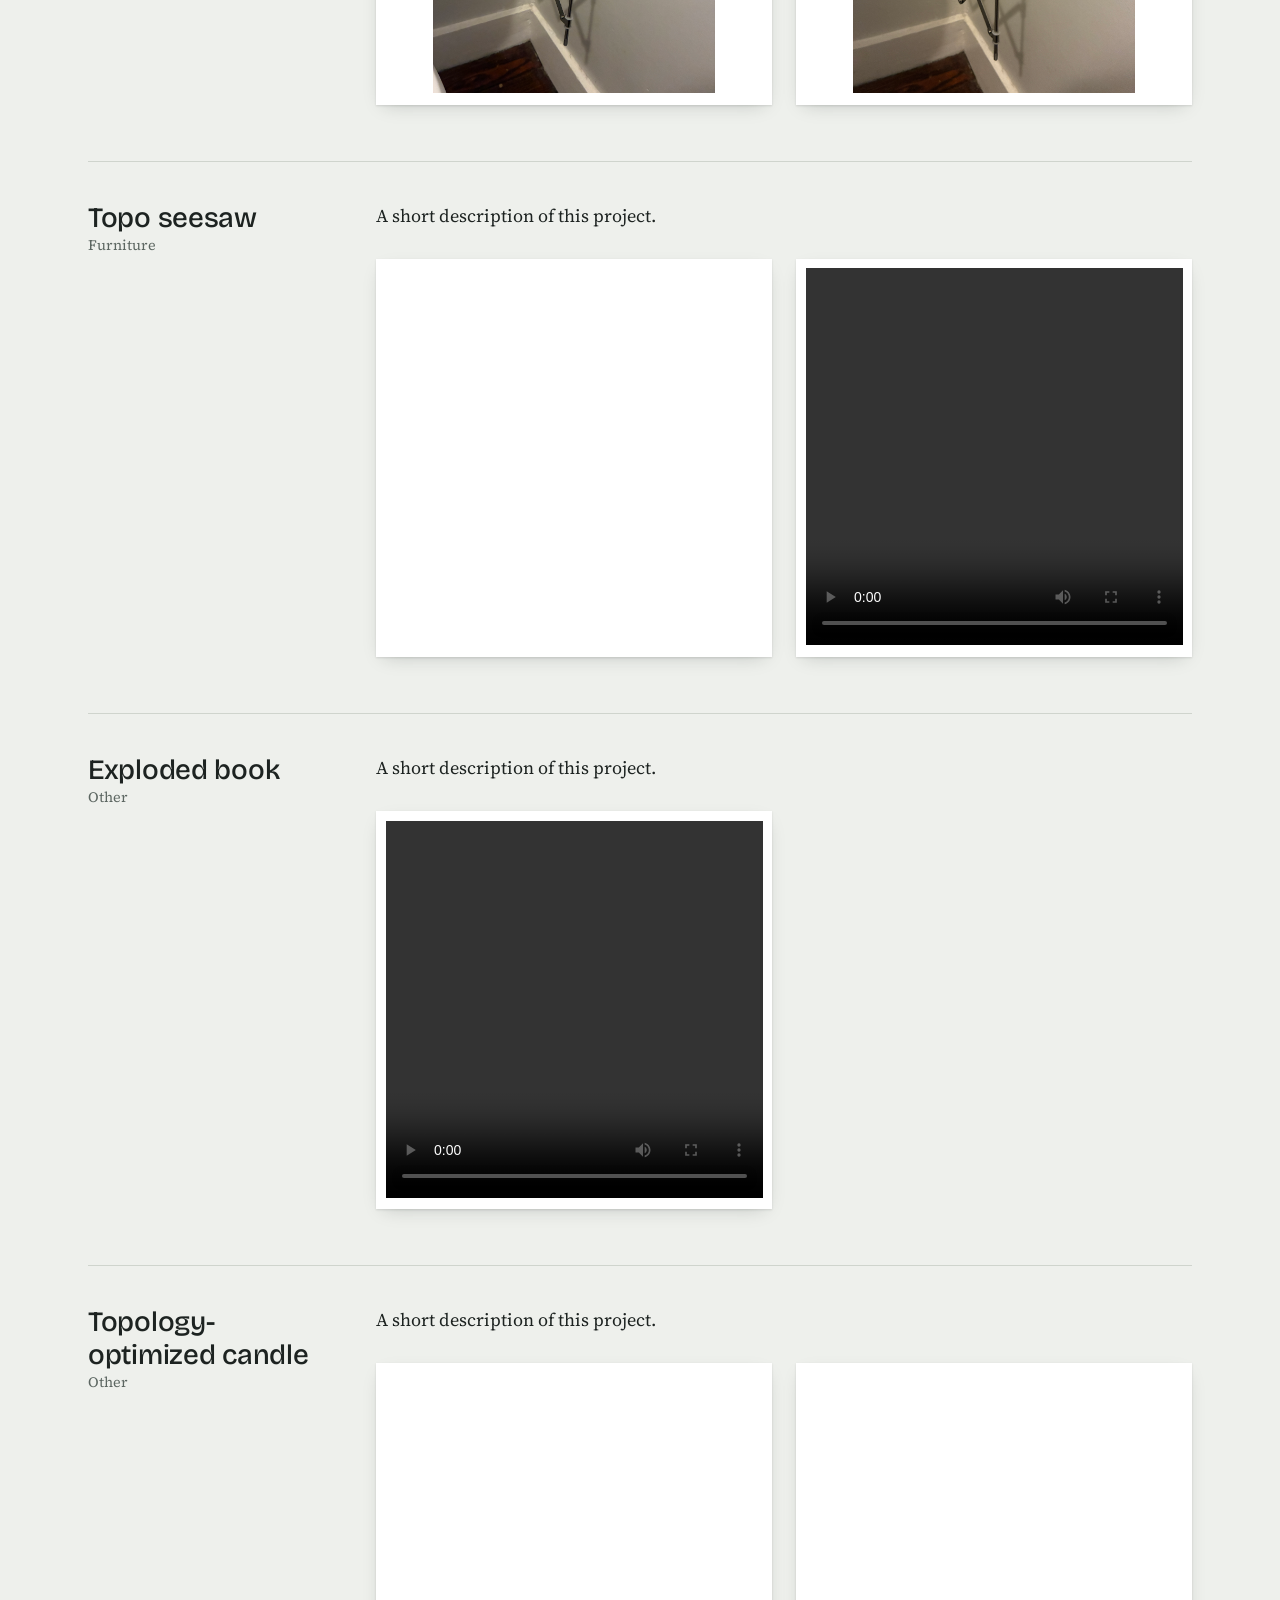
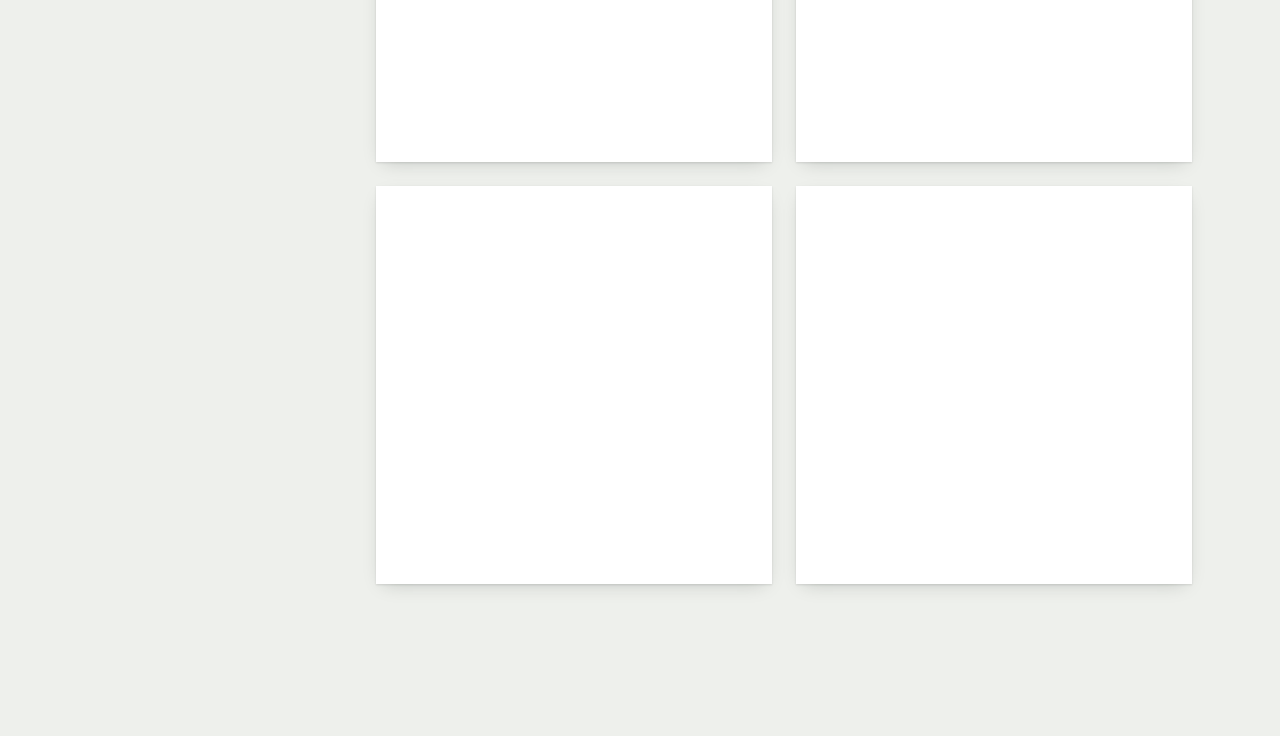
==== commit e688bc5c: "embedded link" ====
--- a/index.html
+++ b/index.html
@@ -102,6 +102,25 @@
     viewer.querySelector(".viewer-close").addEventListener("click", () => viewer.close());
     viewer.addEventListener("click", (e) => { if (e.target === viewer) viewer.close(); });
 
+    // Blurb text: [link text](https://...) becomes a link
+    function blurbParagraph(text) {
+      const para = el("p", "blurb");
+      const linkPattern = /\[([^\]]+)\]\((https?:\/\/[^)\s]+)\)/g;
+      let last = 0;
+      let m;
+      while ((m = linkPattern.exec(text))) {
+        para.append(text.slice(last, m.index));
+        const a = el("a", null, m[1]);
+        a.href = m[2];
+        a.target = "_blank";
+        a.rel = "noopener";
+        para.append(a);
+        last = m.index + m[0].length;
+      }
+      para.append(text.slice(last));
+      return para;
+    }
+
     // Projects
     const main = document.getElementById("projects");
     const sections = PROJECTS.map((p) => {
@@ -115,7 +134,7 @@
 
       const body = el("div", "project-body");
       (p.blurb || "").split(/\n\s*\n/).forEach((para) => {
-        if (para.trim()) body.append(el("p", "blurb", para.trim()));
+        if (para.trim()) body.append(blurbParagraph(para.trim()));
       });
 
       const grid = el("div", "photos");
--- a/style.css
+++ b/style.css
@@ -124,9 +124,9 @@
 .photo-btn img {
   display: block;
   width: 100%;
-  aspect-ratio: 4 / 3;
-  object-fit: cover;
-  background: var(--rule);
+  aspect-ratio: 1 / 1;
+  object-fit: contain;
+  background: var(--mount);
 }
 figcaption {
   margin-top: 0.6rem;
@@ -238,7 +238,7 @@
 .photo-video {
   display: block;
   width: 100%;
-  aspect-ratio: 4 / 3;
-  object-fit: cover;
-  background: var(--rule);
-}
+  aspect-ratio: 1 / 1;
+  object-fit: contain;
+  background: var(--mount);
+}
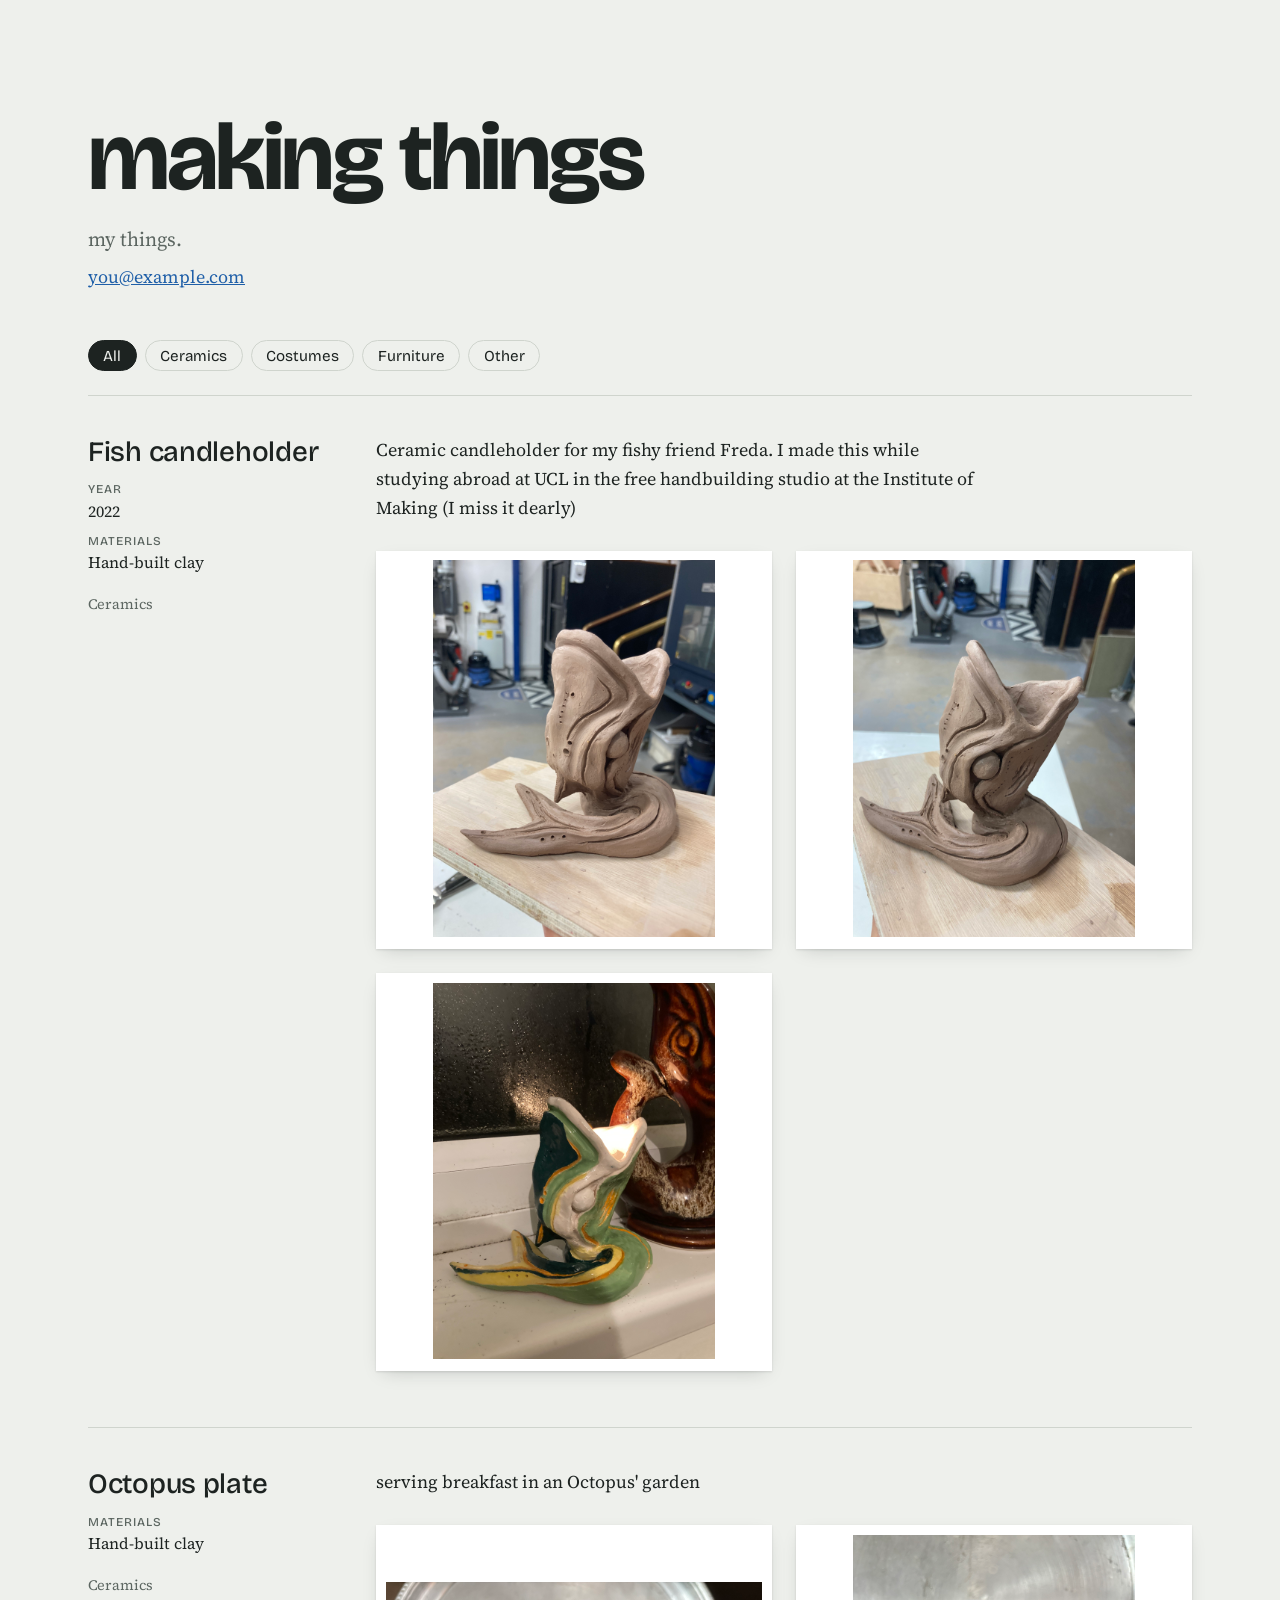
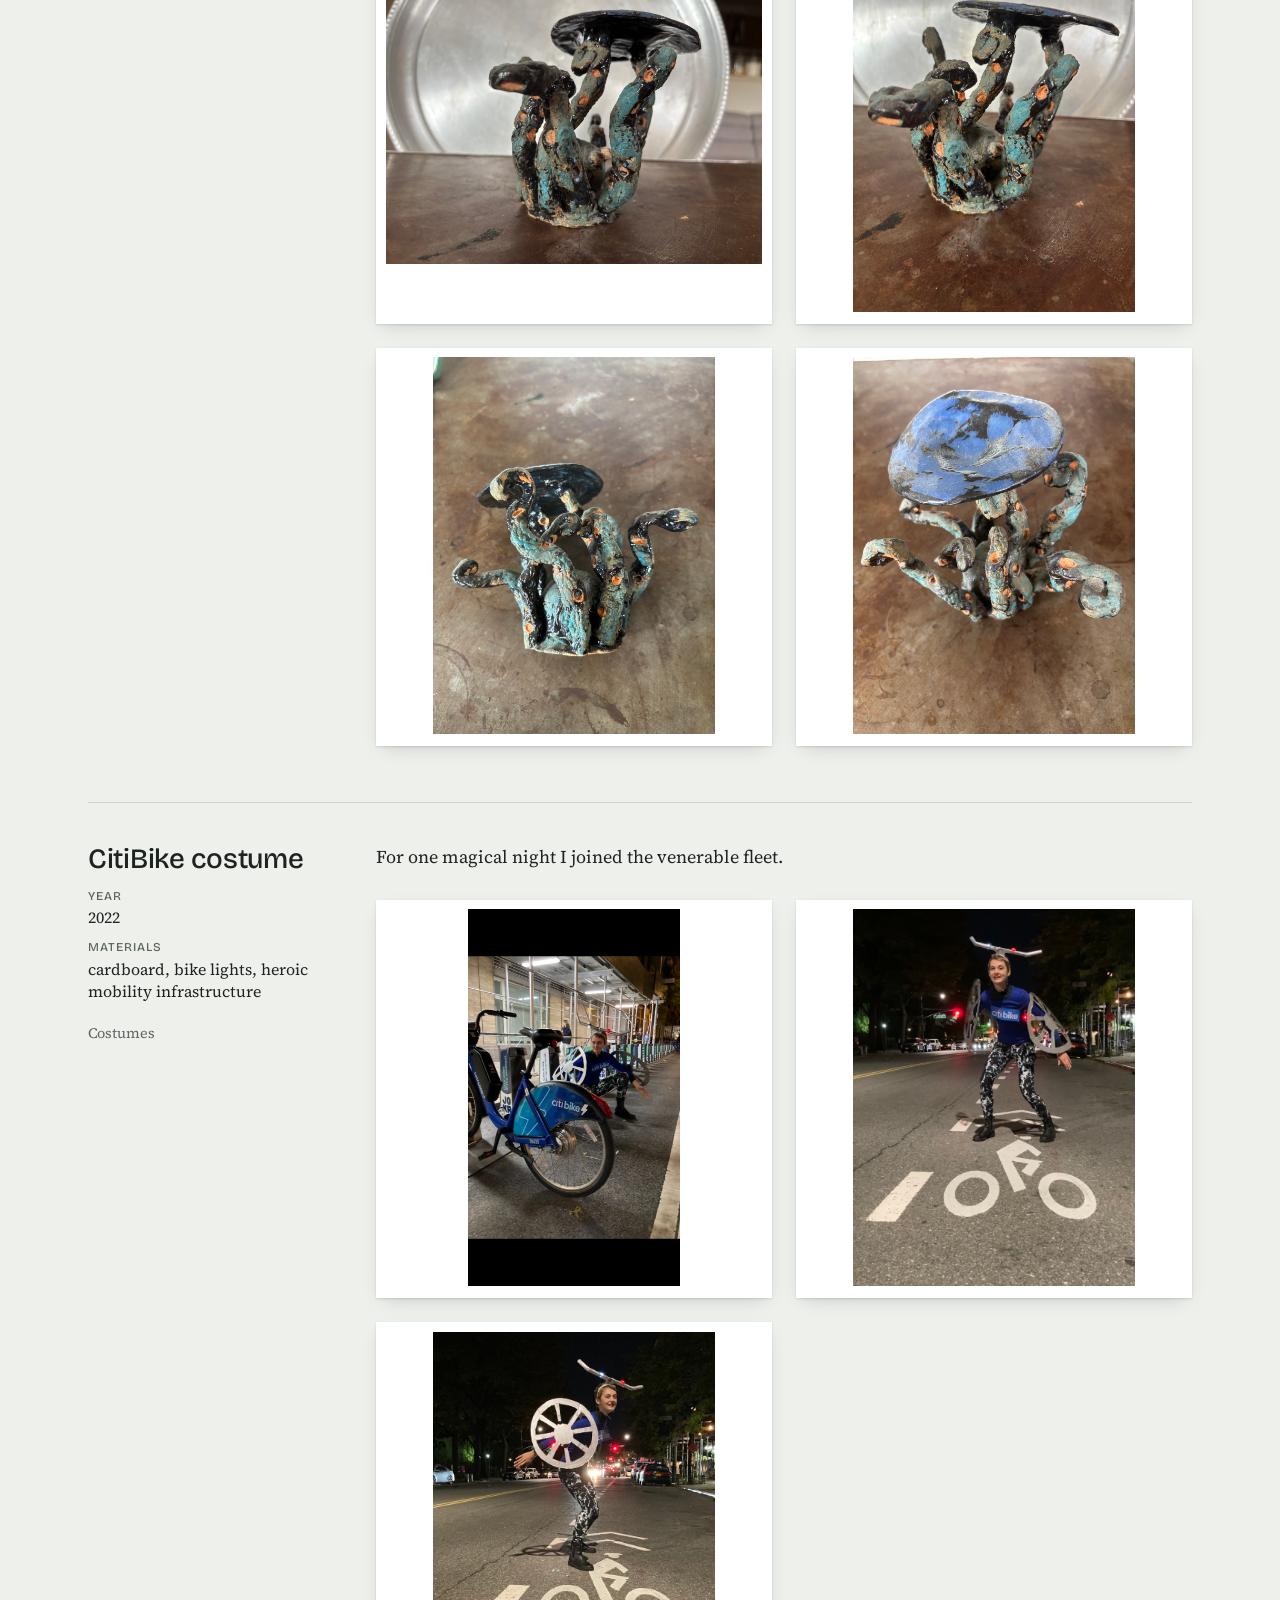
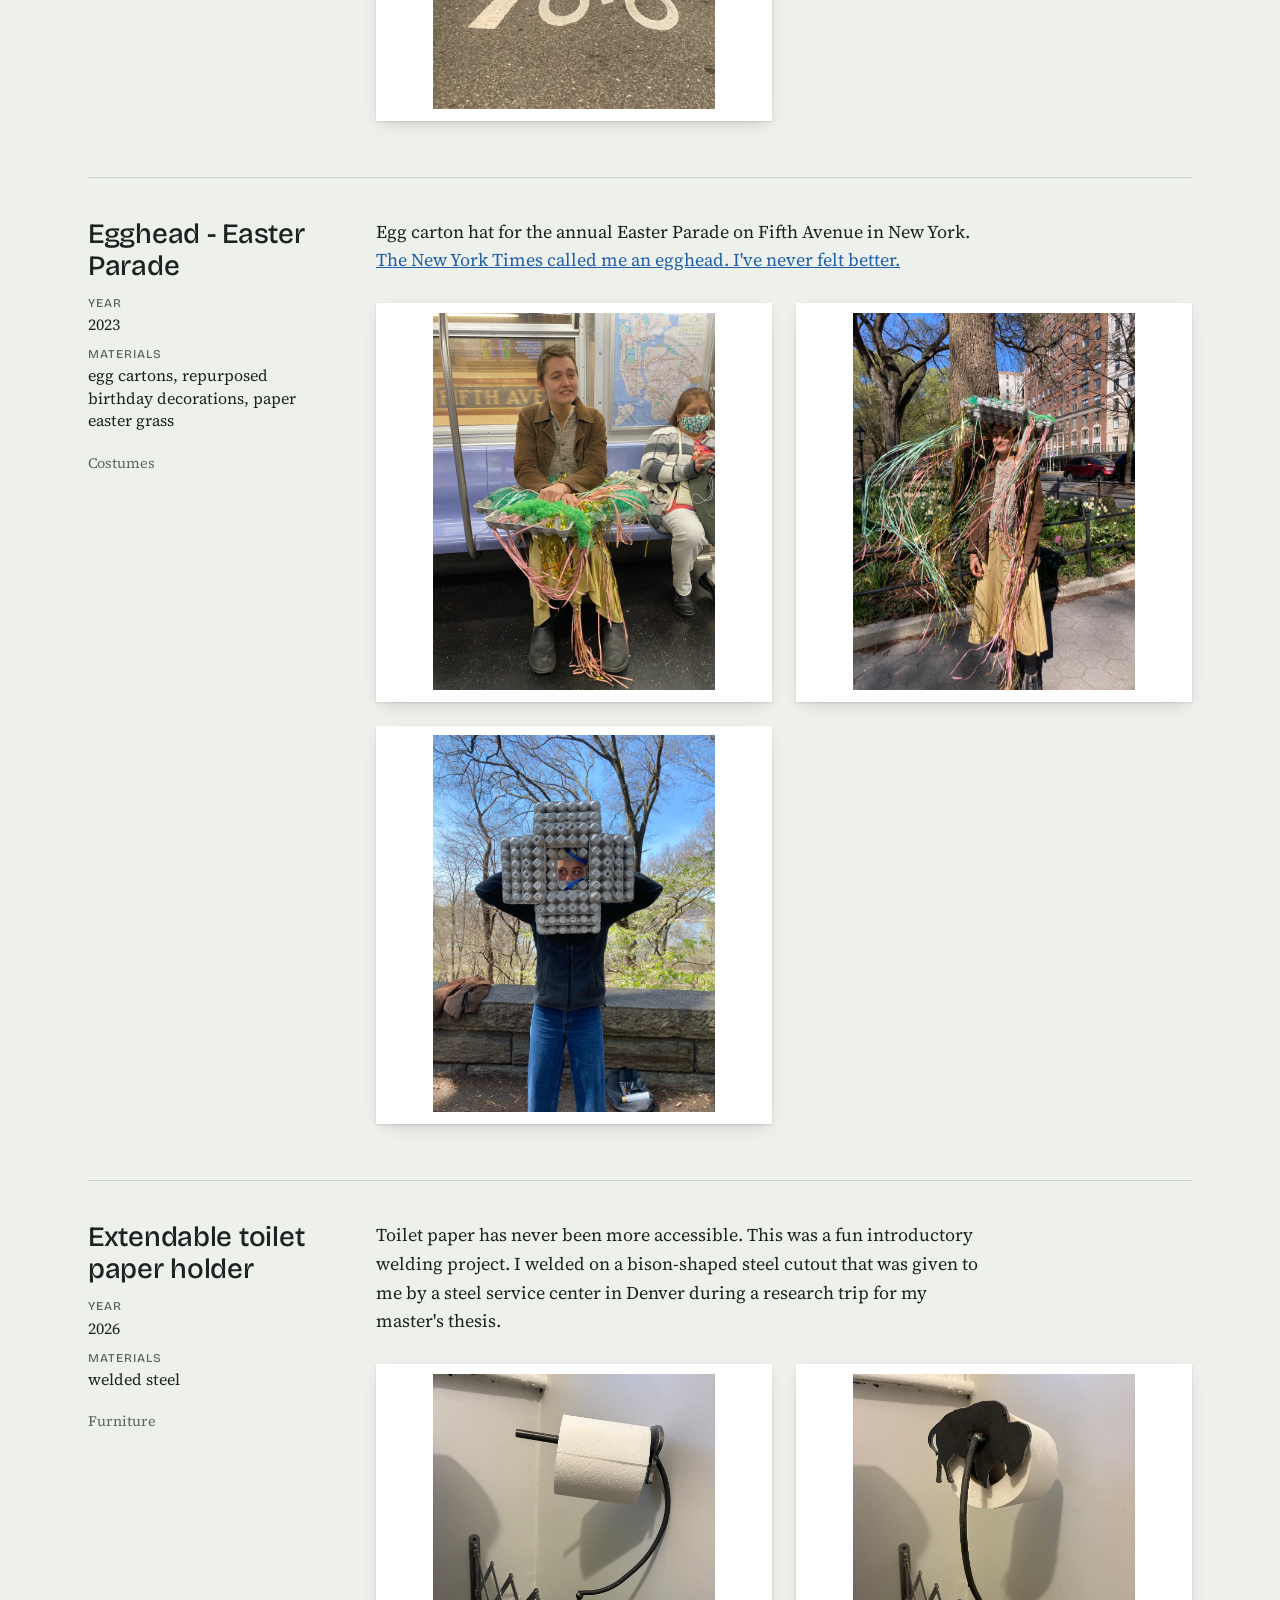
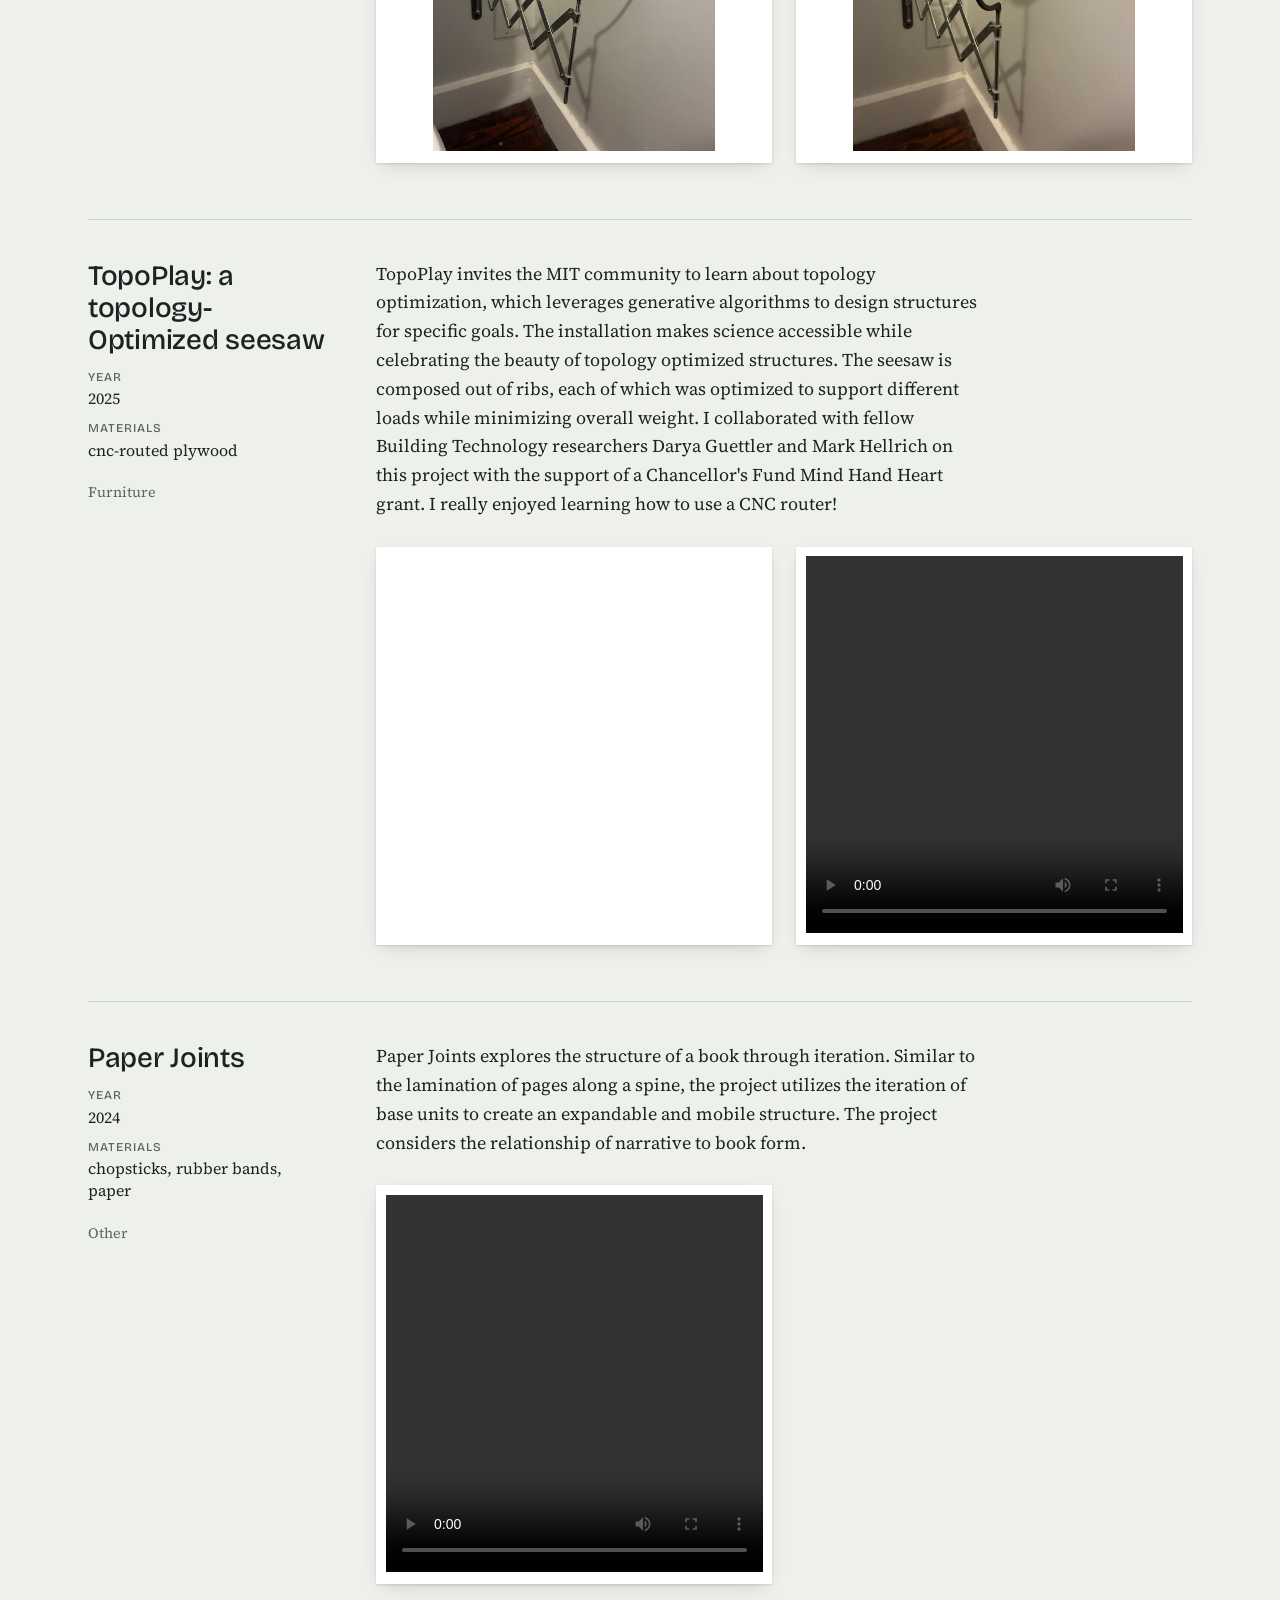
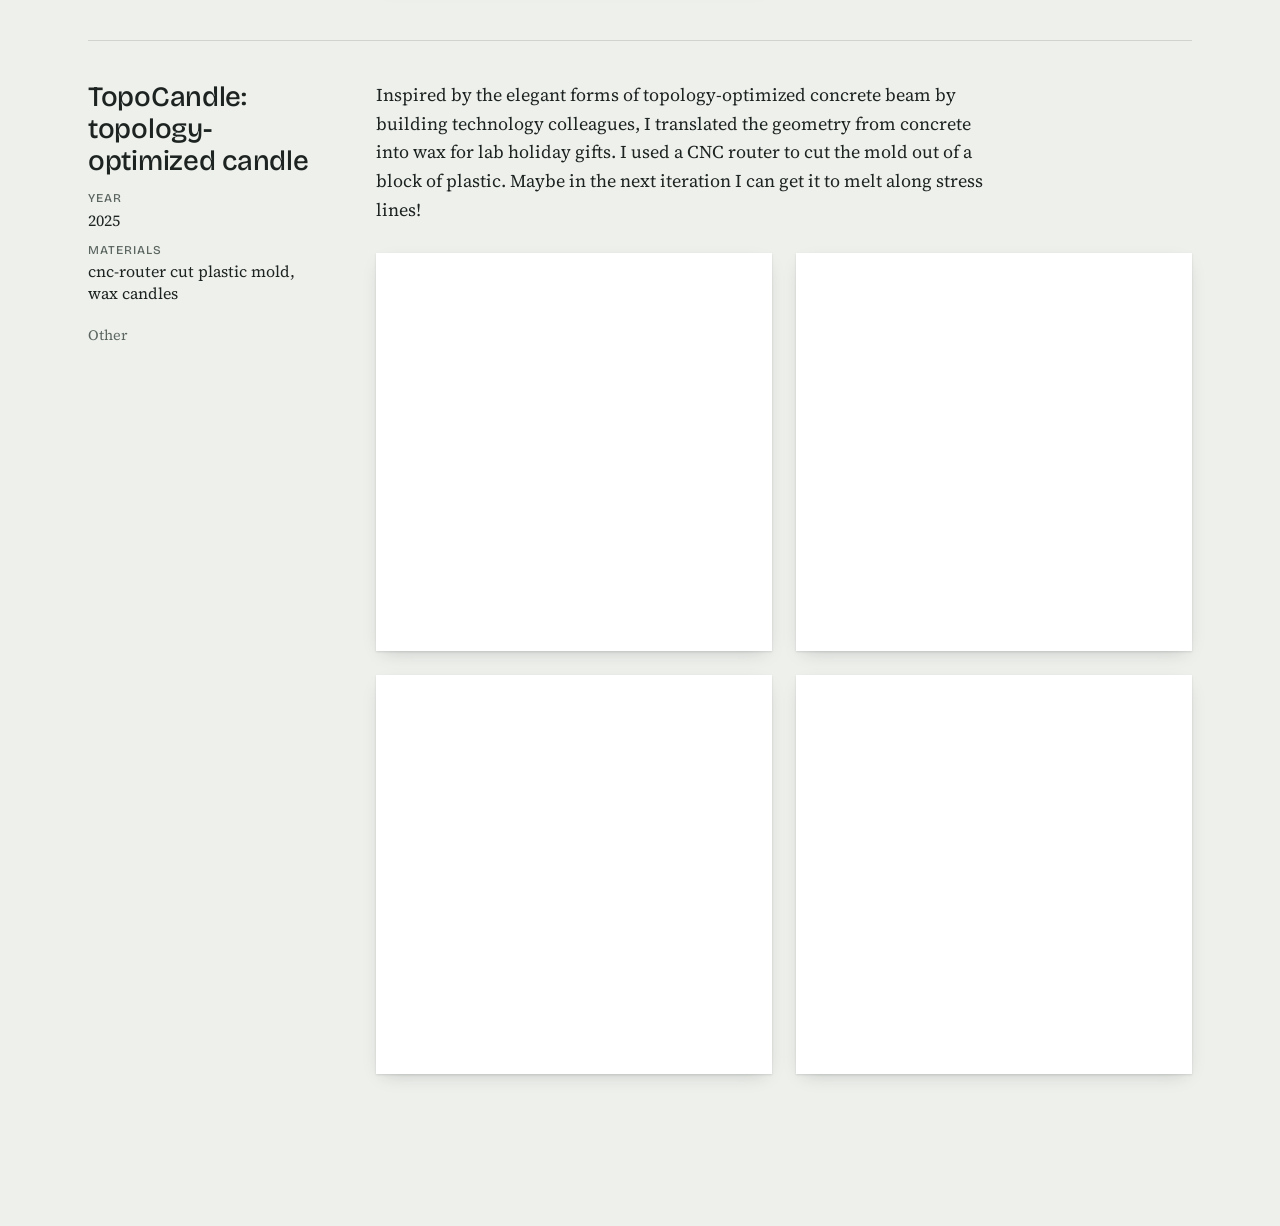
==== commit 80088fee: "better descriptions" ====
--- a/index.html
+++ b/index.html
@@ -129,7 +129,14 @@
 
       const head = el("div", "project-head");
       head.append(el("h2", null, p.title));
-      if (p.year) head.append(el("p", "project-year", p.year));
+      const details = el("dl", "project-details");
+      [["Year", p.year], ["Materials", p.materials]].forEach(([label, value]) => {
+        if (!value) return;
+        const row = el("div");
+        row.append(el("dt", null, label), el("dd", null, value));
+        details.append(row);
+      });
+      if (details.children.length) head.append(details);
       if (p.category) head.append(el("p", "project-category", p.category));
 
       const body = el("div", "project-body");
--- a/style.css
+++ b/style.css
@@ -77,10 +77,22 @@
   letter-spacing: -0.01em;
   margin: 0;
 }
-.project-year {
-  margin: 0.25rem 0 1.25rem;
-  color: var(--muted);
+.project-details {
+  margin: 0.75rem 0 1.25rem;
+}
+.project-details div + div { margin-top: 0.6rem; }
+.project-details dt {
+  font-family: var(--display);
+  font-size: 0.75rem;
+  font-weight: 500;
+  letter-spacing: 0.08em;
+  text-transform: uppercase;
+  color: var(--muted);
+}
+.project-details dd {
+  margin: 0;
   font-size: 1rem;
+  line-height: 1.4;
 }
 .blurb {
   max-width: 38rem;
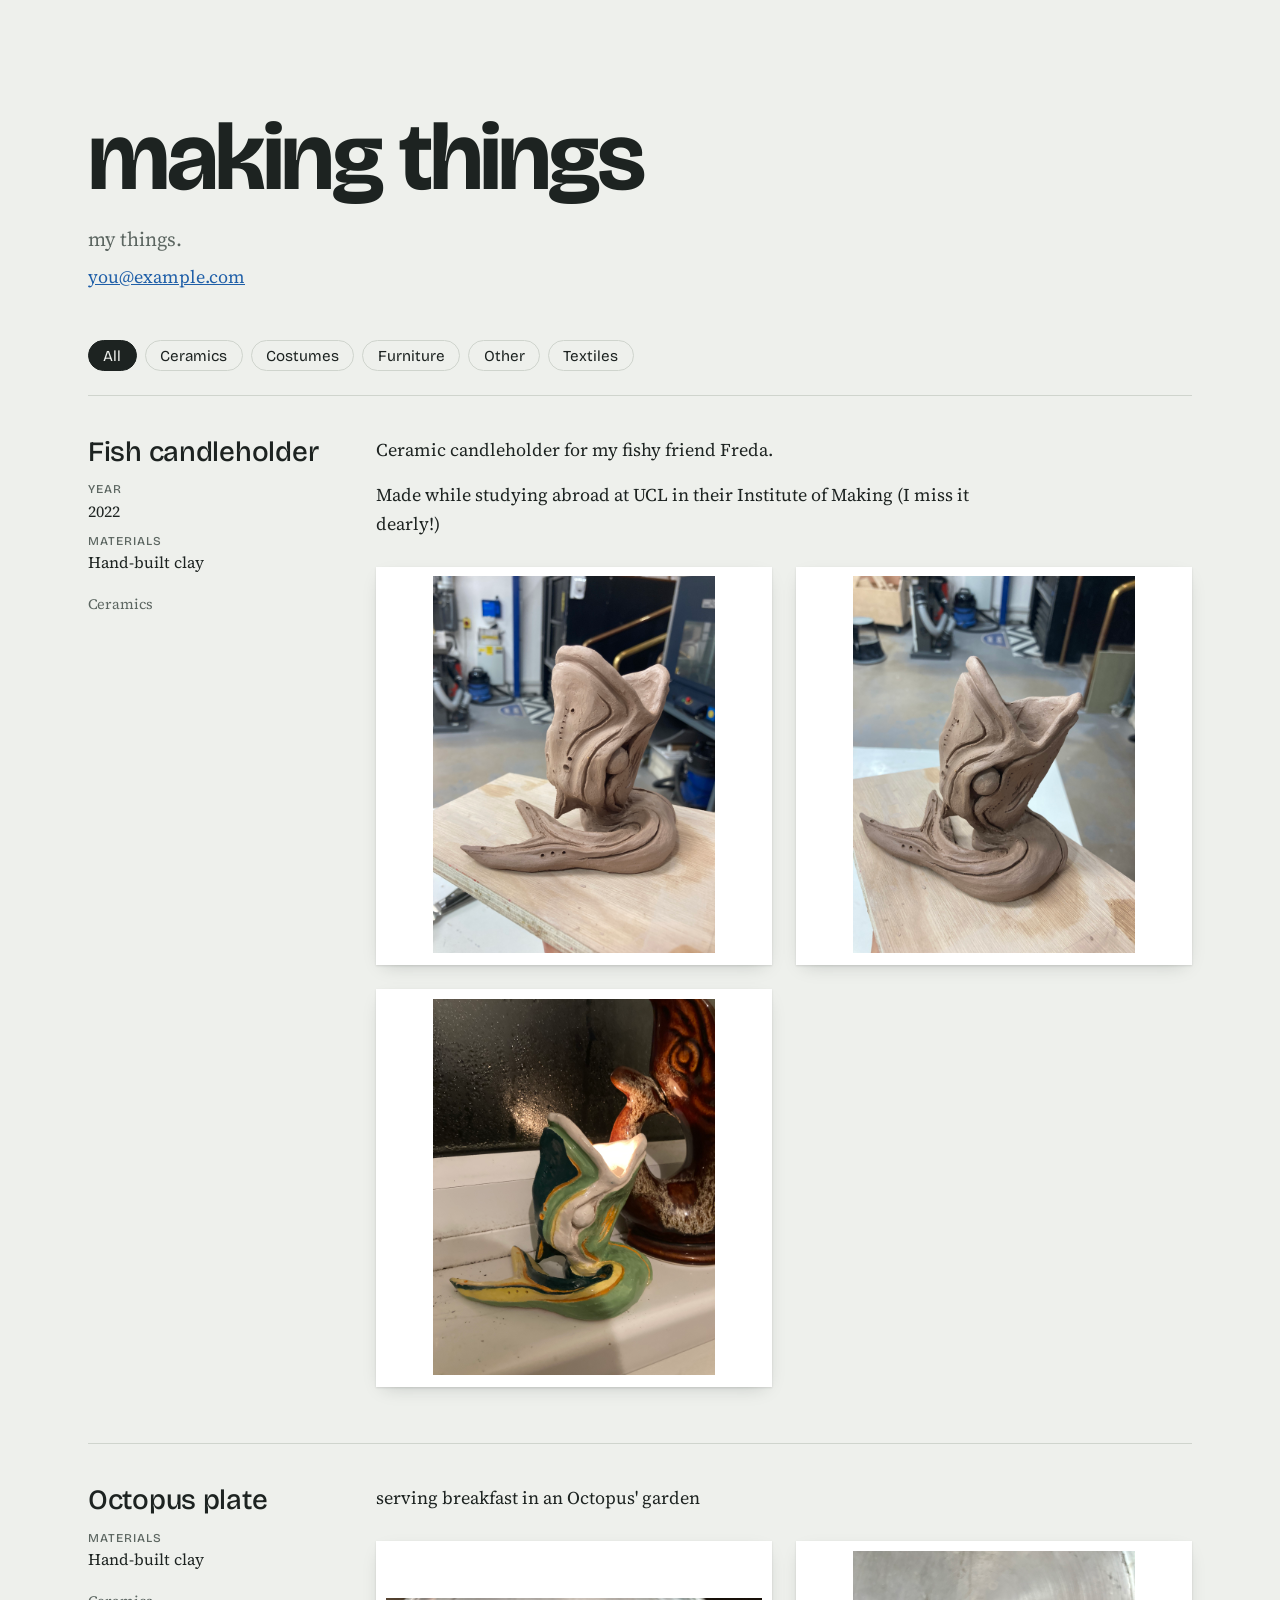
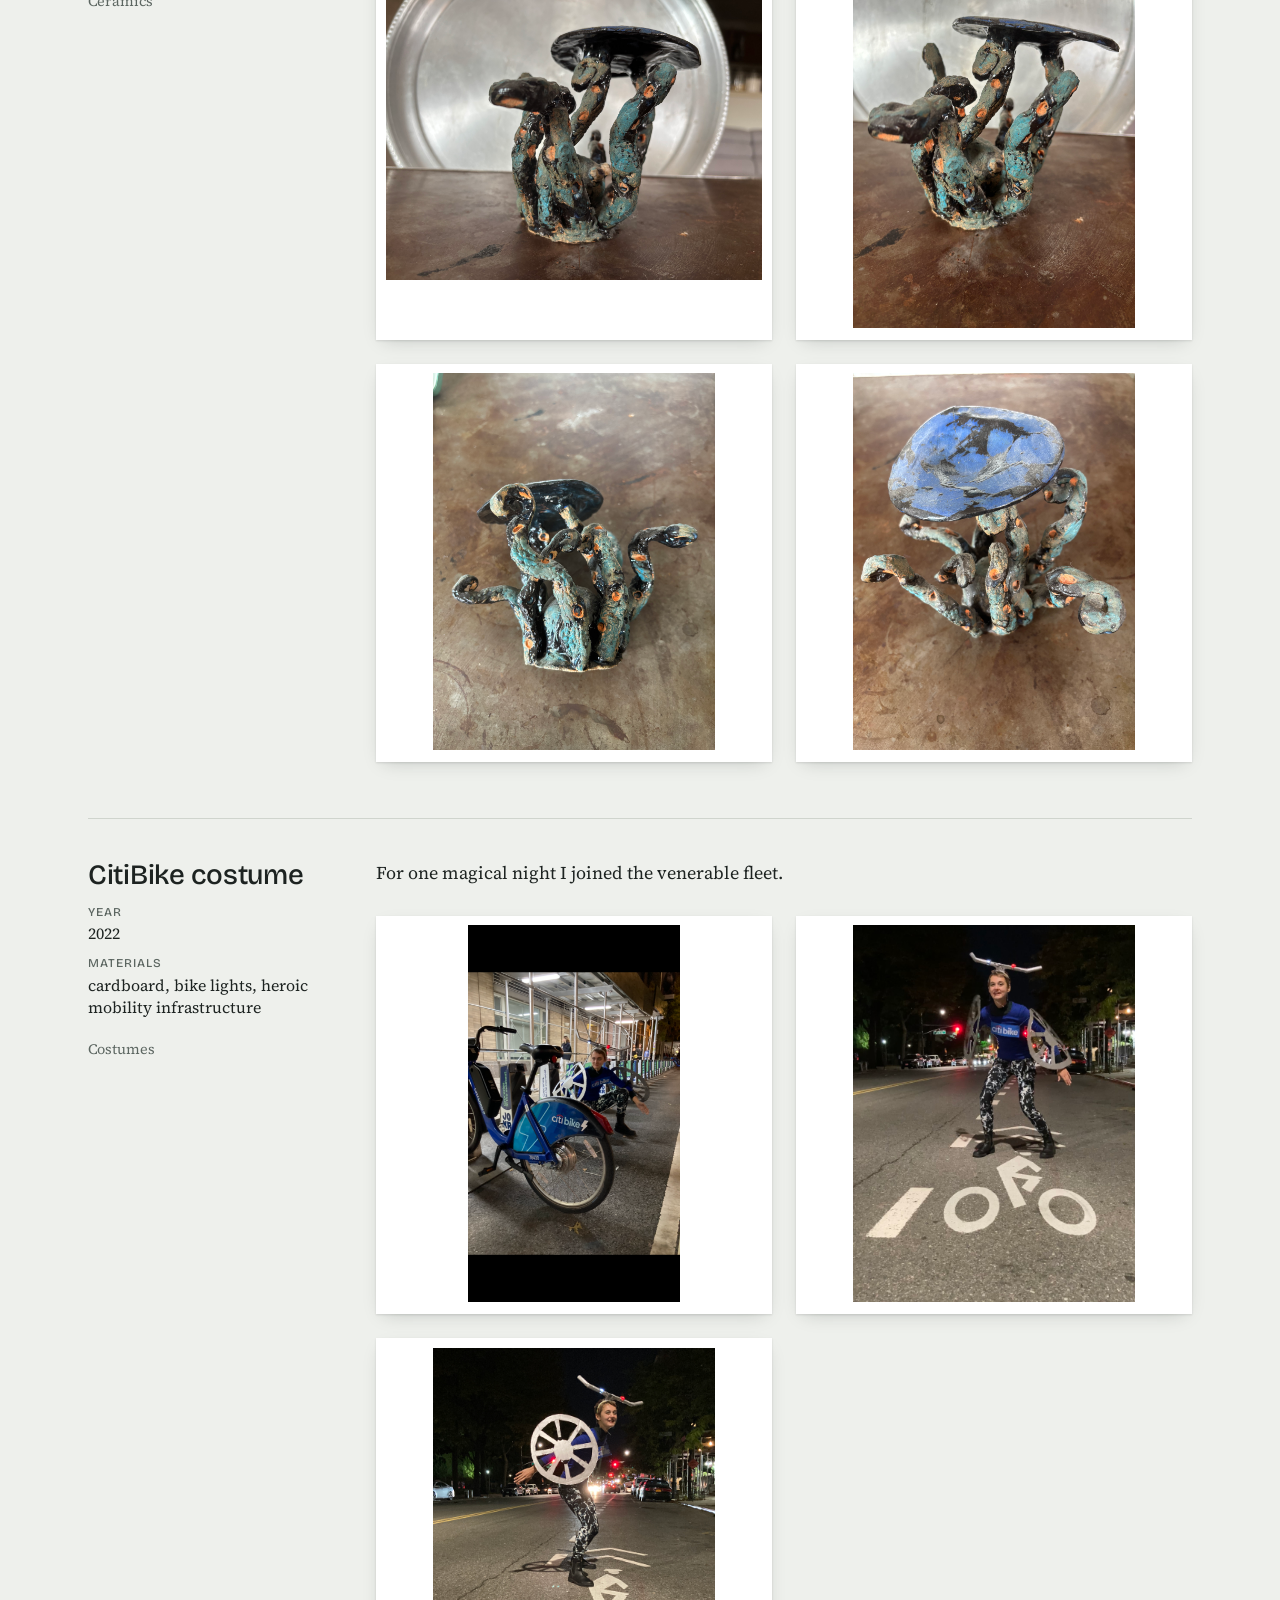
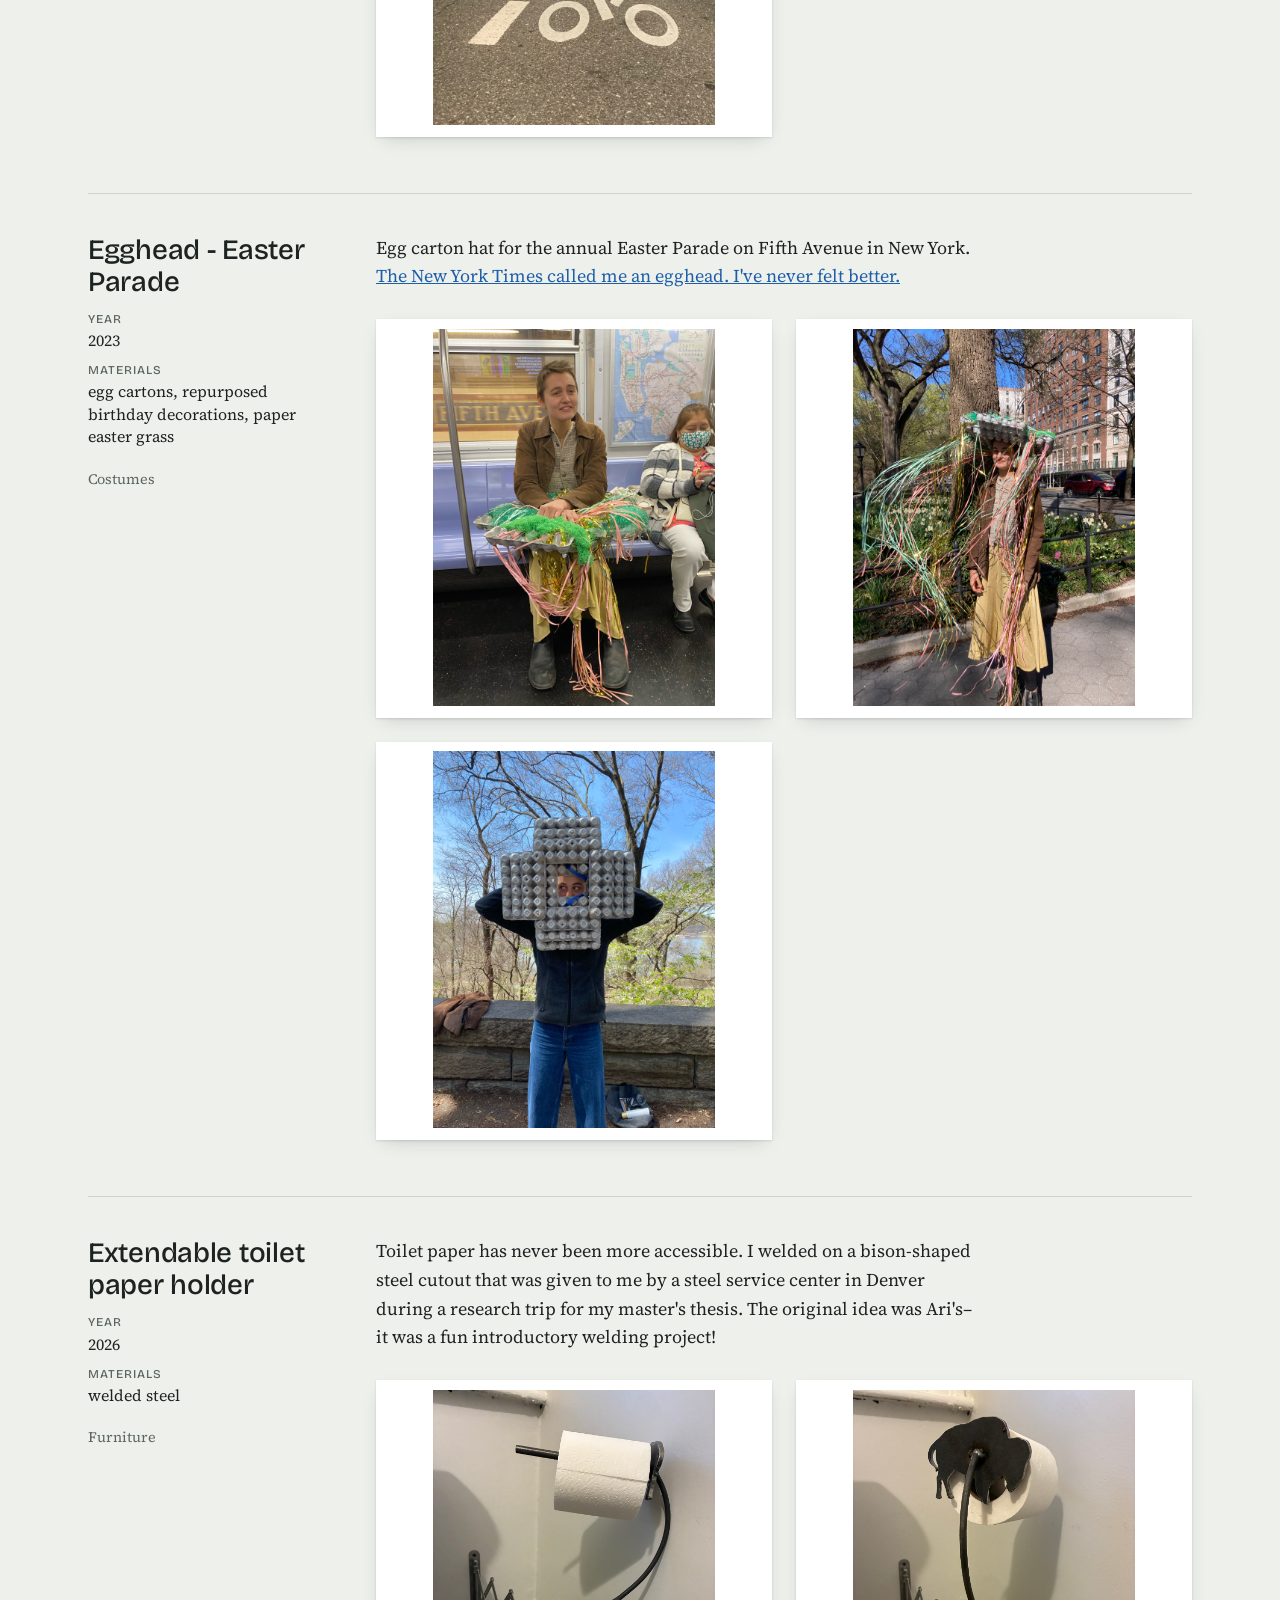
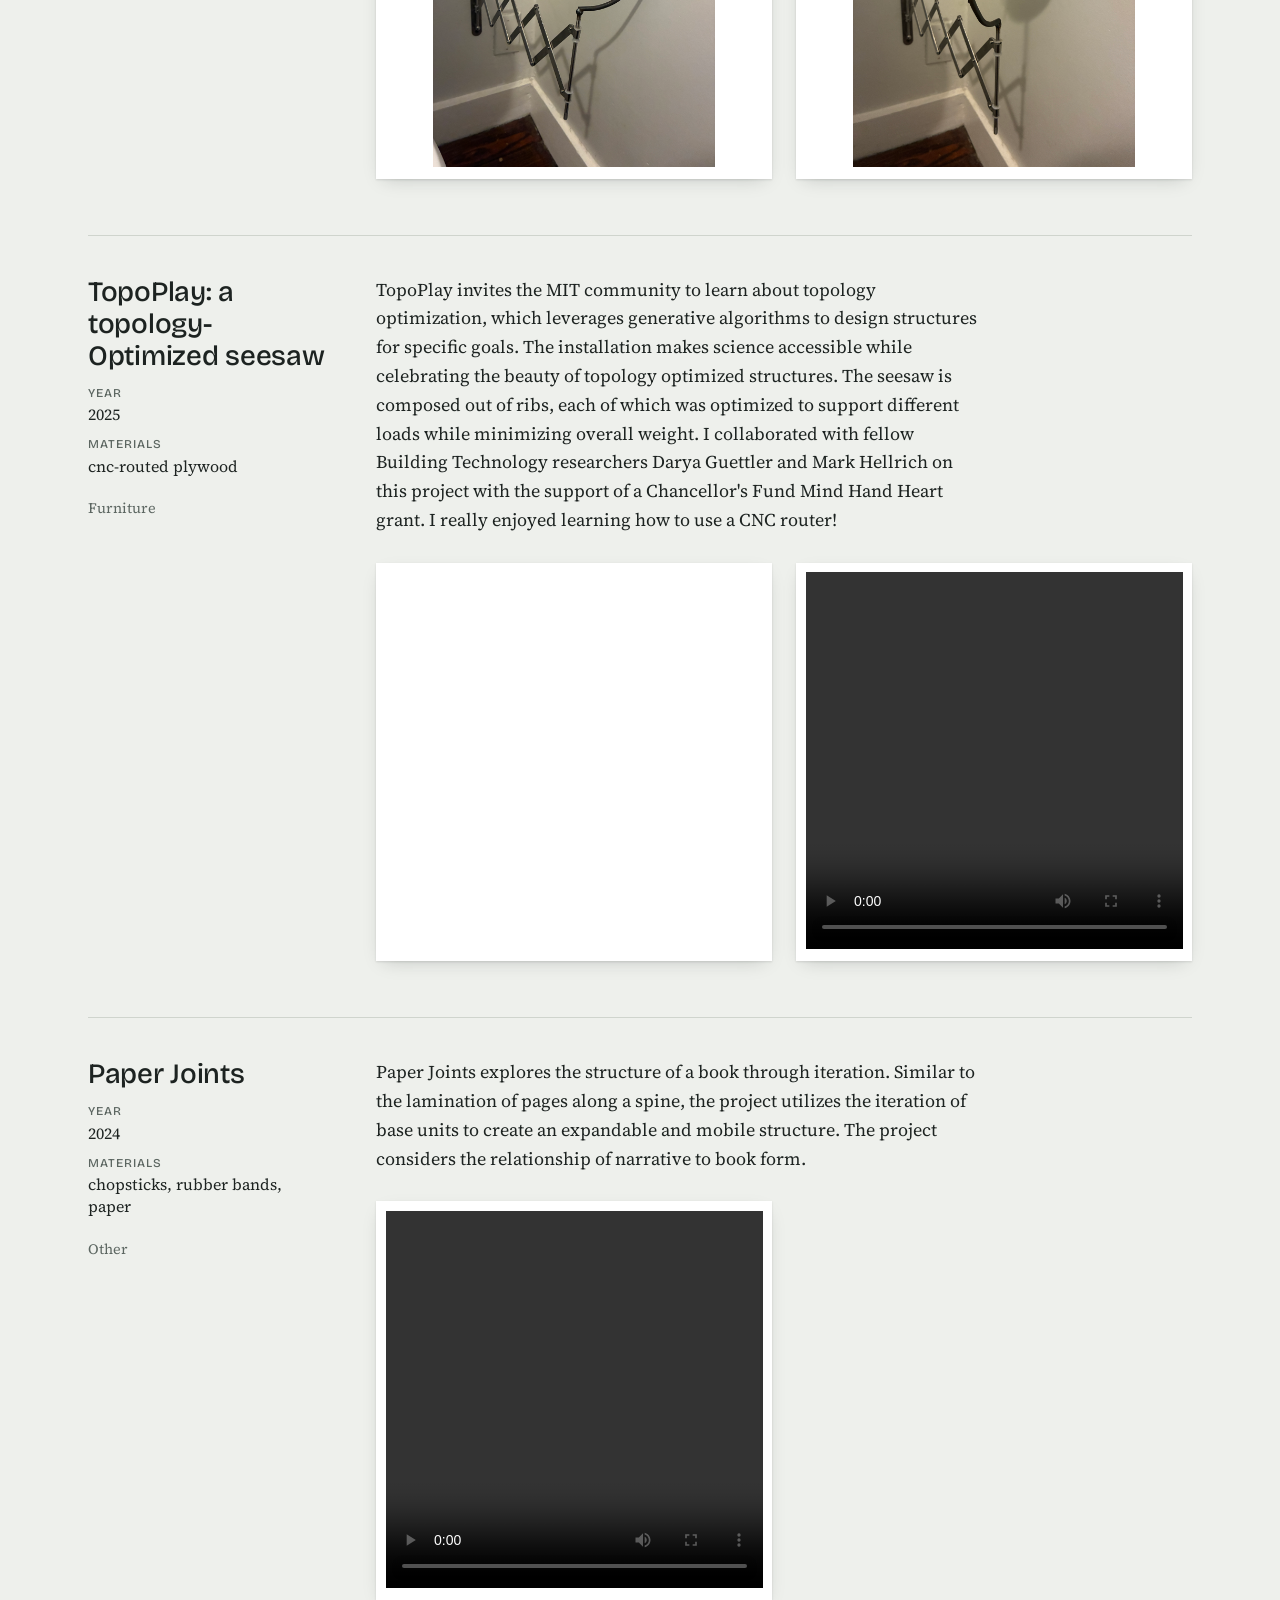
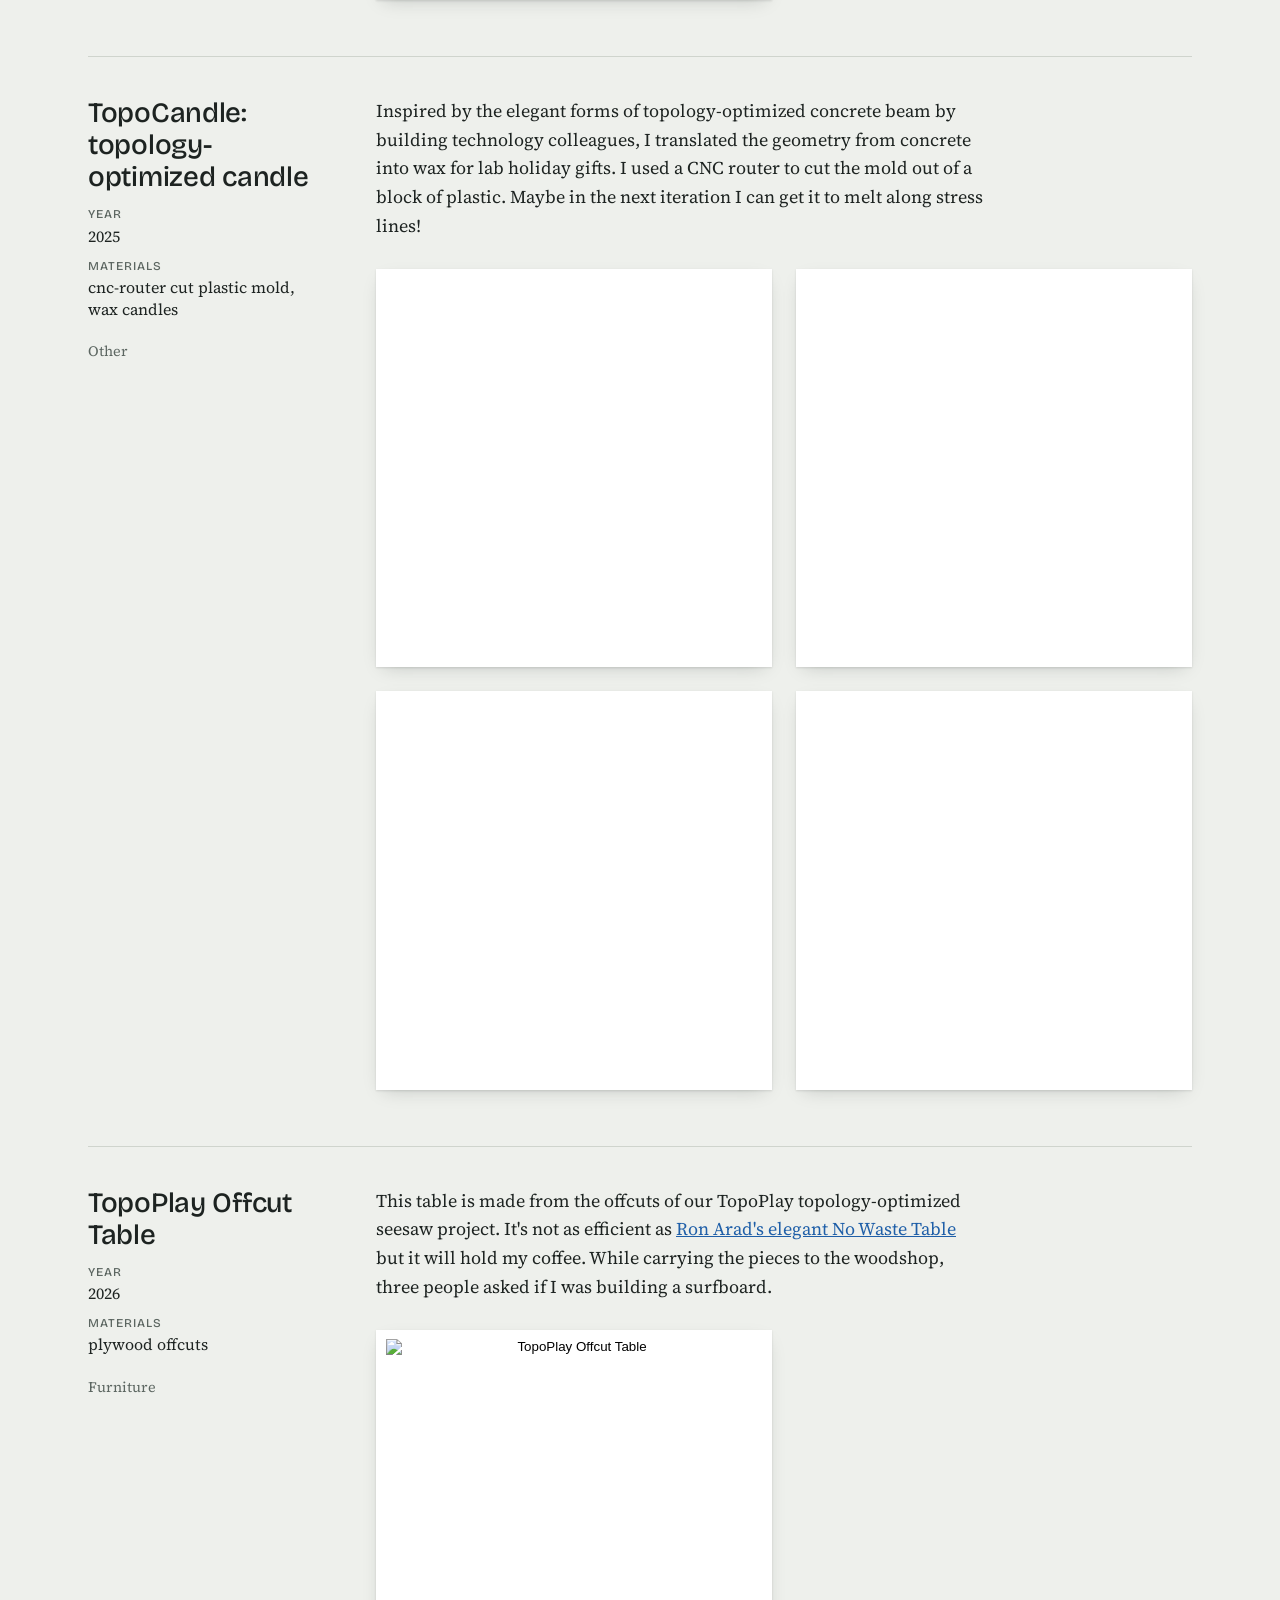
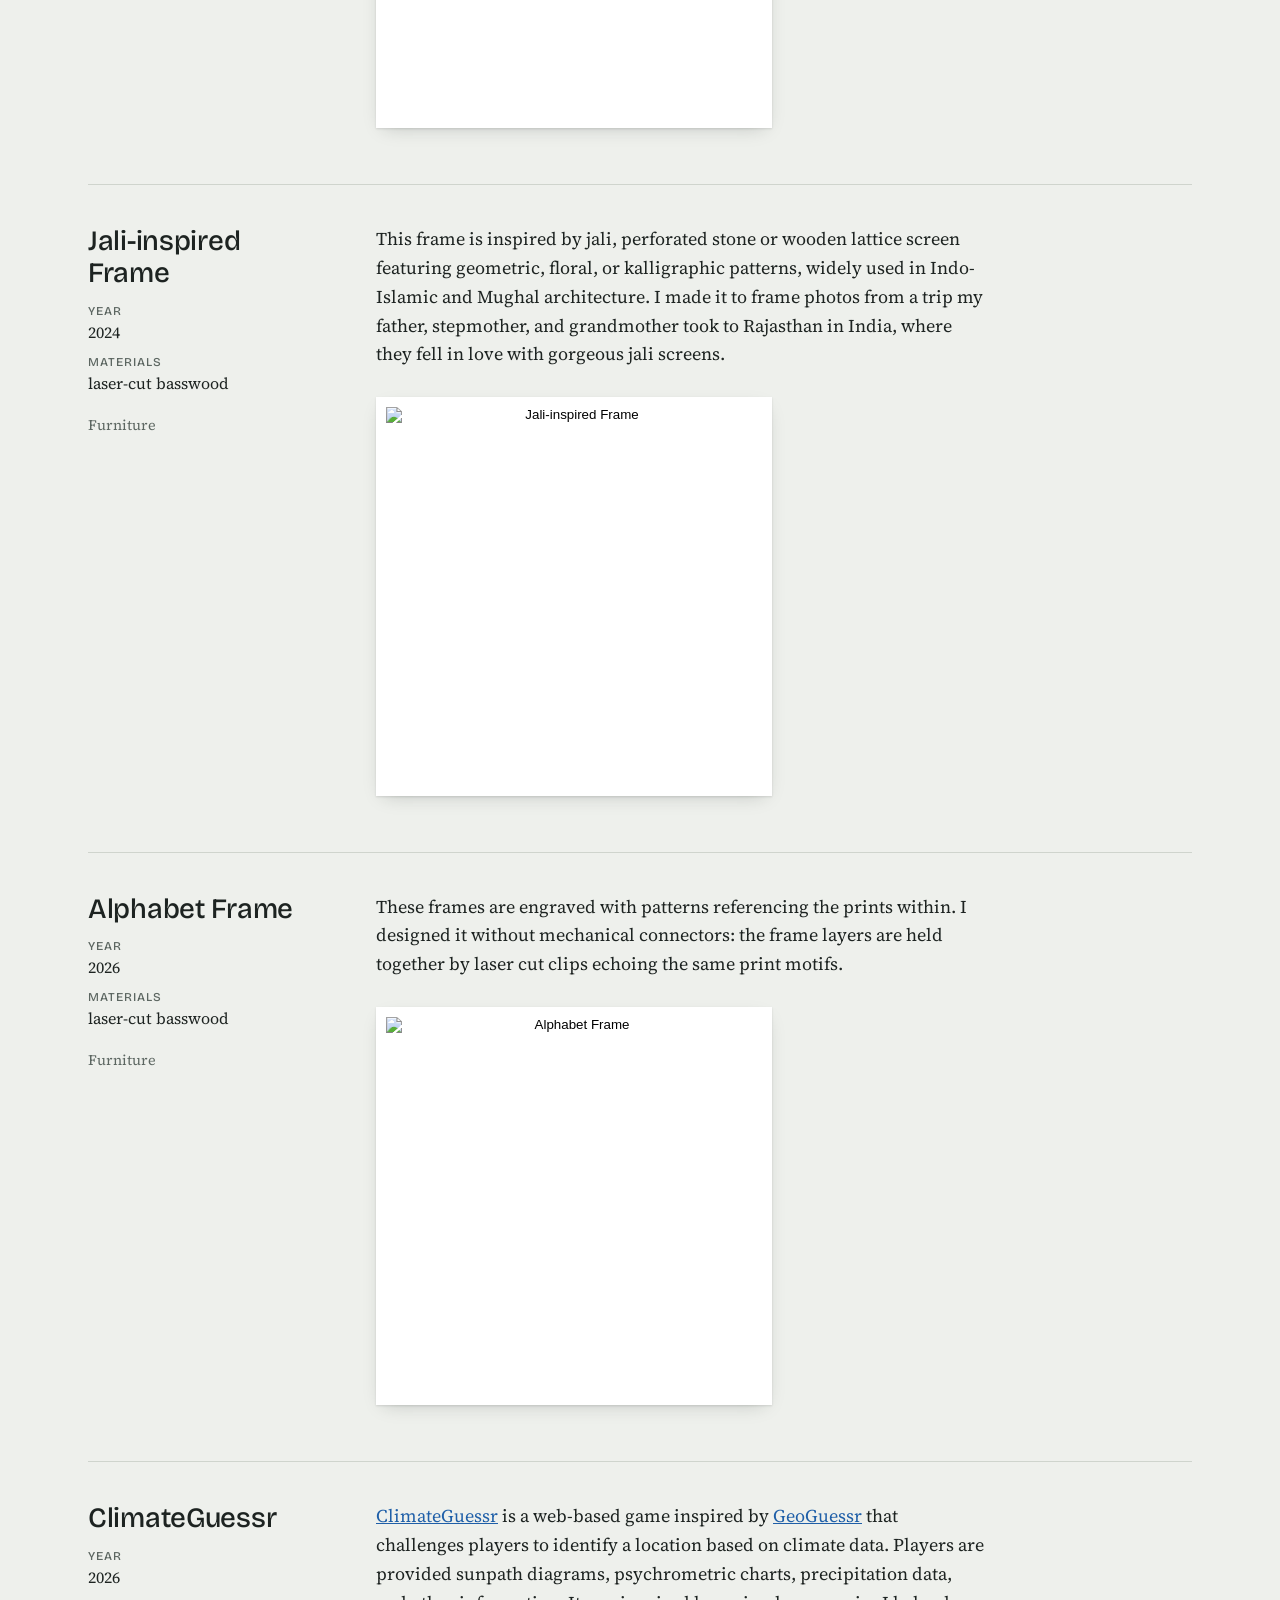
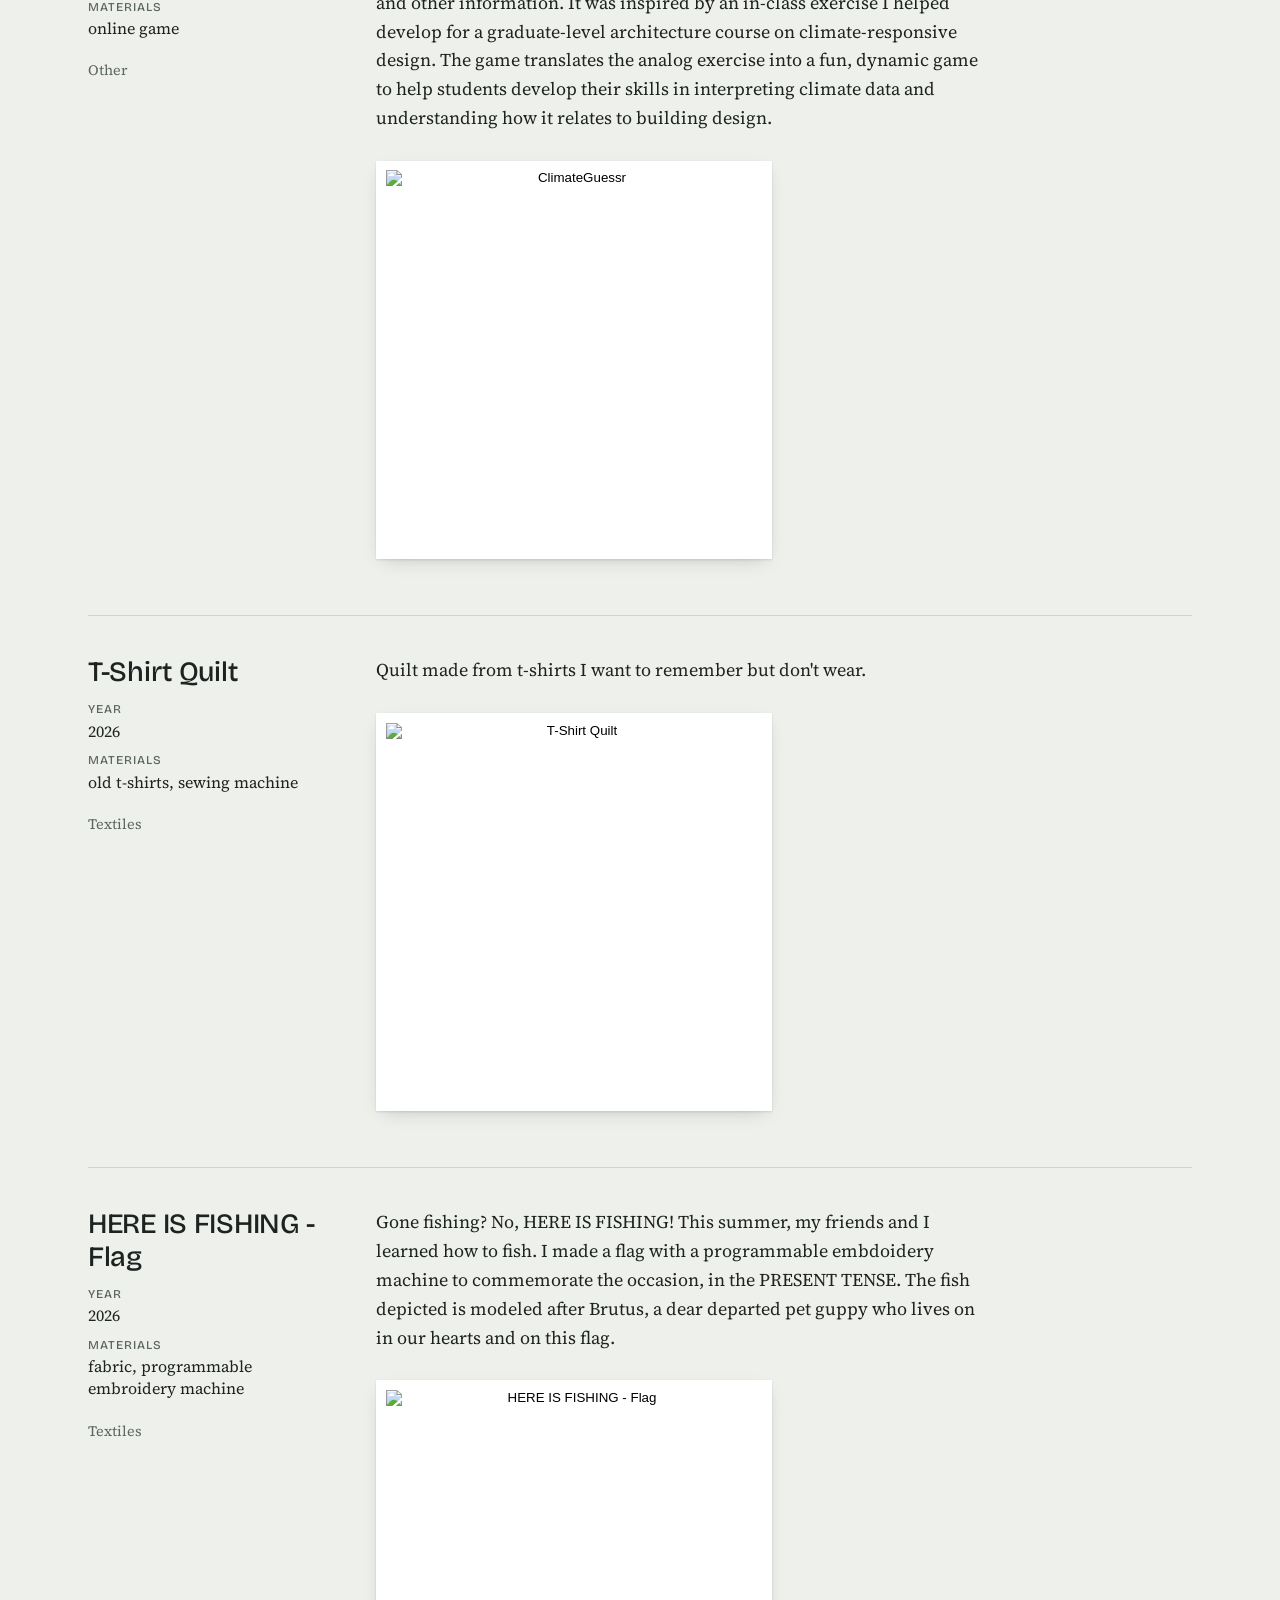
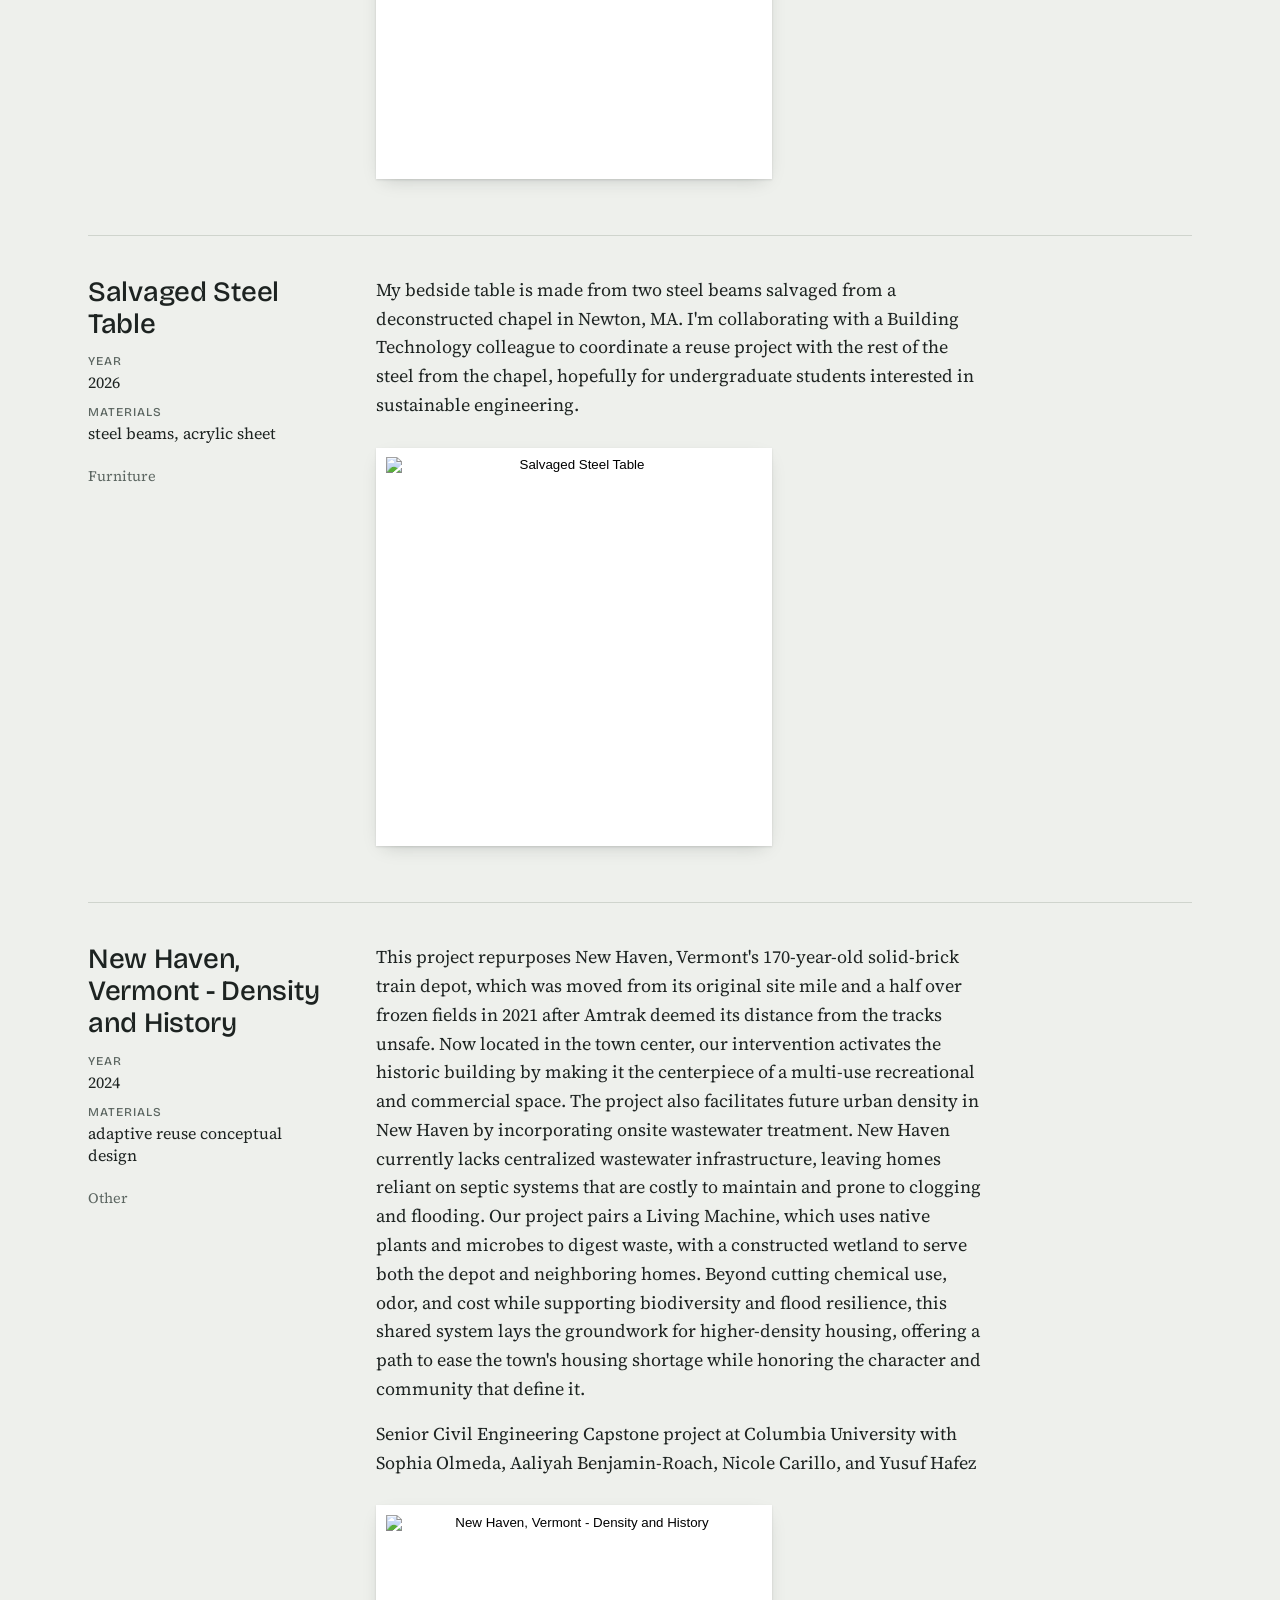
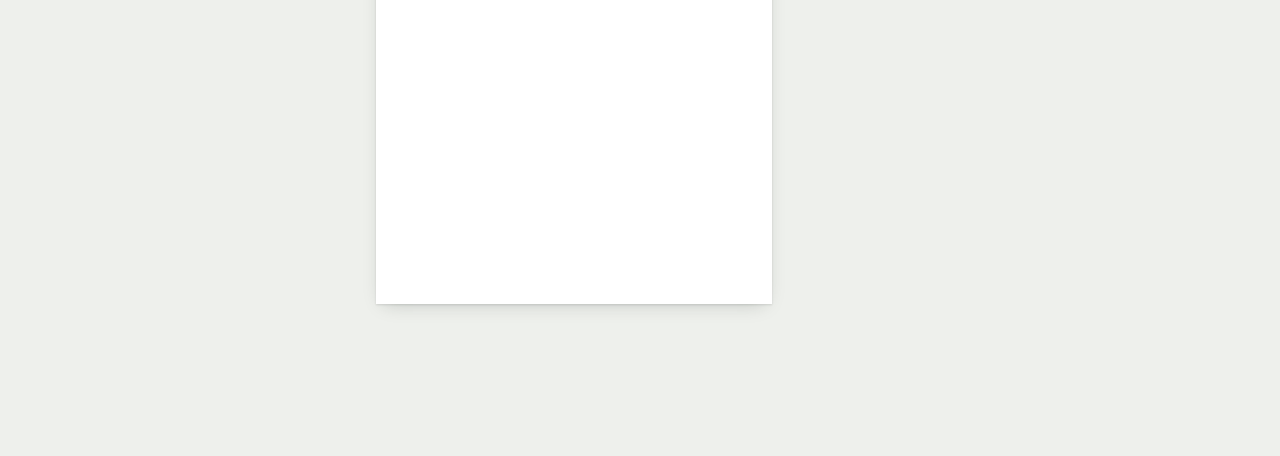
==== commit a37431c7: "formatting" ====
--- a/index.html
+++ b/index.html
@@ -102,22 +102,36 @@
     viewer.querySelector(".viewer-close").addEventListener("click", () => viewer.close());
     viewer.addEventListener("click", (e) => { if (e.target === viewer) viewer.close(); });
 
-    // Blurb text: [link text](https://...) becomes a link
+    // Blurb text: [link text](https://...) becomes a link,
+    // **bold** becomes bold, *italic* becomes italic
+    const inlinePattern = /\[([^\]]+)\]\((https?:\/\/[^)\s]+)\)|\*\*(.+?)\*\*|\*(.+?)\*/g;
+    function appendFormatted(parent, text) {
+      let last = 0;
+      const matches = [...text.matchAll(inlinePattern)];
+      matches.forEach((m) => {
+        parent.append(text.slice(last, m.index));
+        let node;
+        if (m[1]) {
+          node = el("a");
+          node.href = m[2];
+          node.target = "_blank";
+          node.rel = "noopener";
+          appendFormatted(node, m[1]);
+        } else if (m[3]) {
+          node = el("strong");
+          appendFormatted(node, m[3]);
+        } else {
+          node = el("em");
+          appendFormatted(node, m[4]);
+        }
+        parent.append(node);
+        last = m.index + m[0].length;
+      });
+      parent.append(text.slice(last));
+    }
     function blurbParagraph(text) {
       const para = el("p", "blurb");
-      const linkPattern = /\[([^\]]+)\]\((https?:\/\/[^)\s]+)\)/g;
-      let last = 0;
-      let m;
-      while ((m = linkPattern.exec(text))) {
-        para.append(text.slice(last, m.index));
-        const a = el("a", null, m[1]);
-        a.href = m[2];
-        a.target = "_blank";
-        a.rel = "noopener";
-        para.append(a);
-        last = m.index + m[0].length;
-      }
-      para.append(text.slice(last));
+      appendFormatted(para, text);
       return para;
     }
 
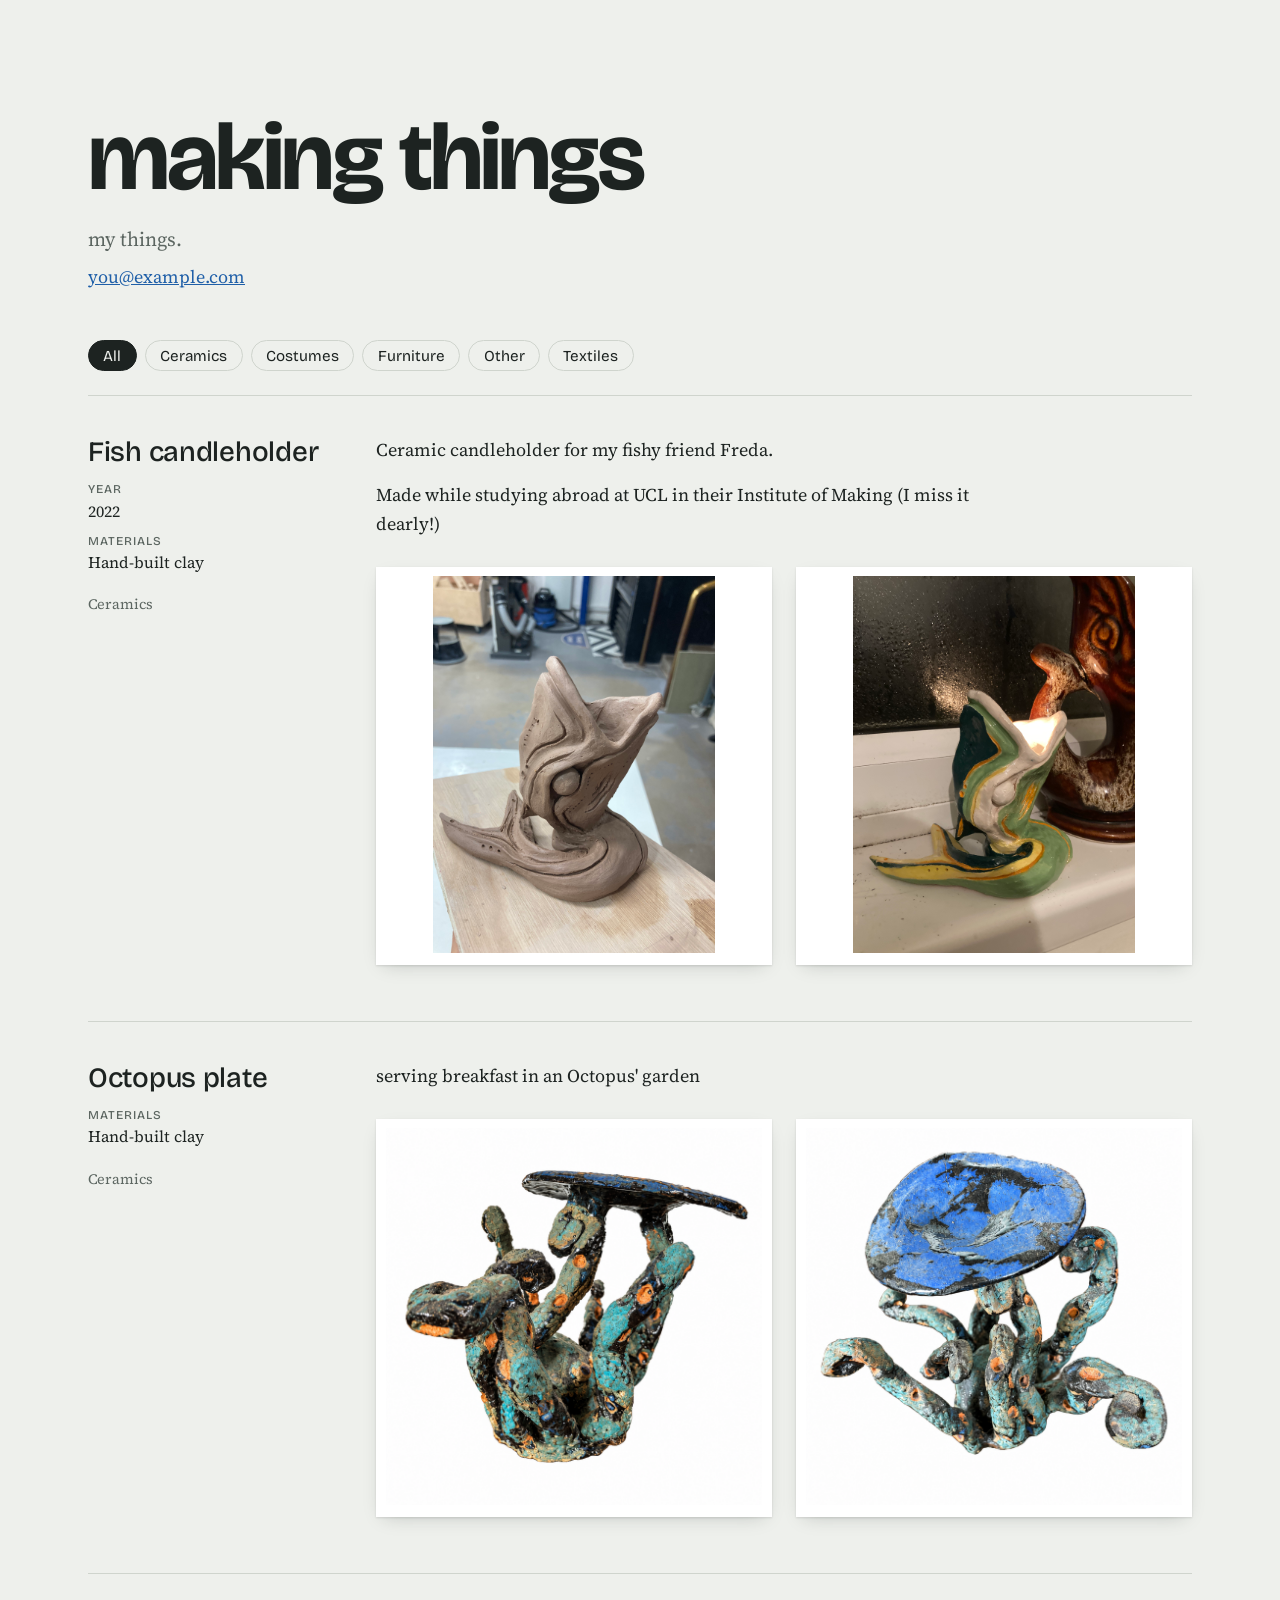
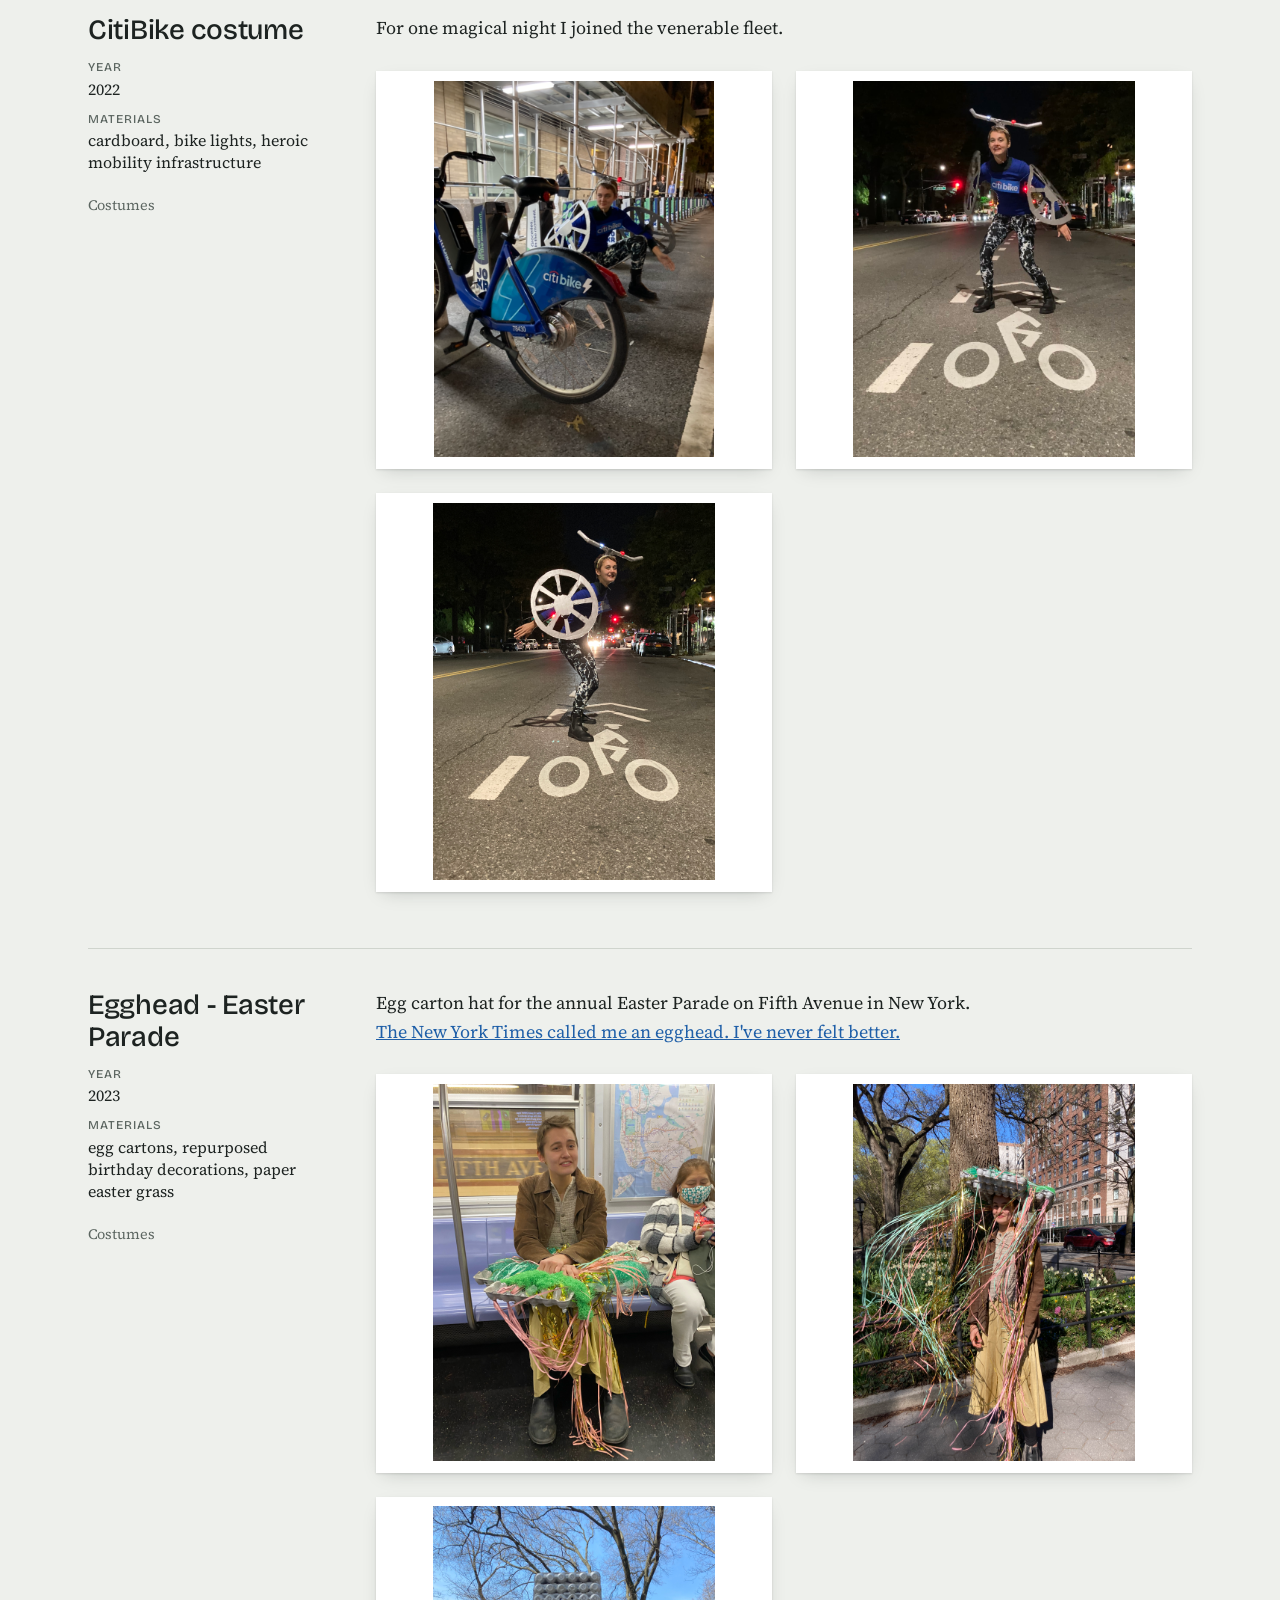
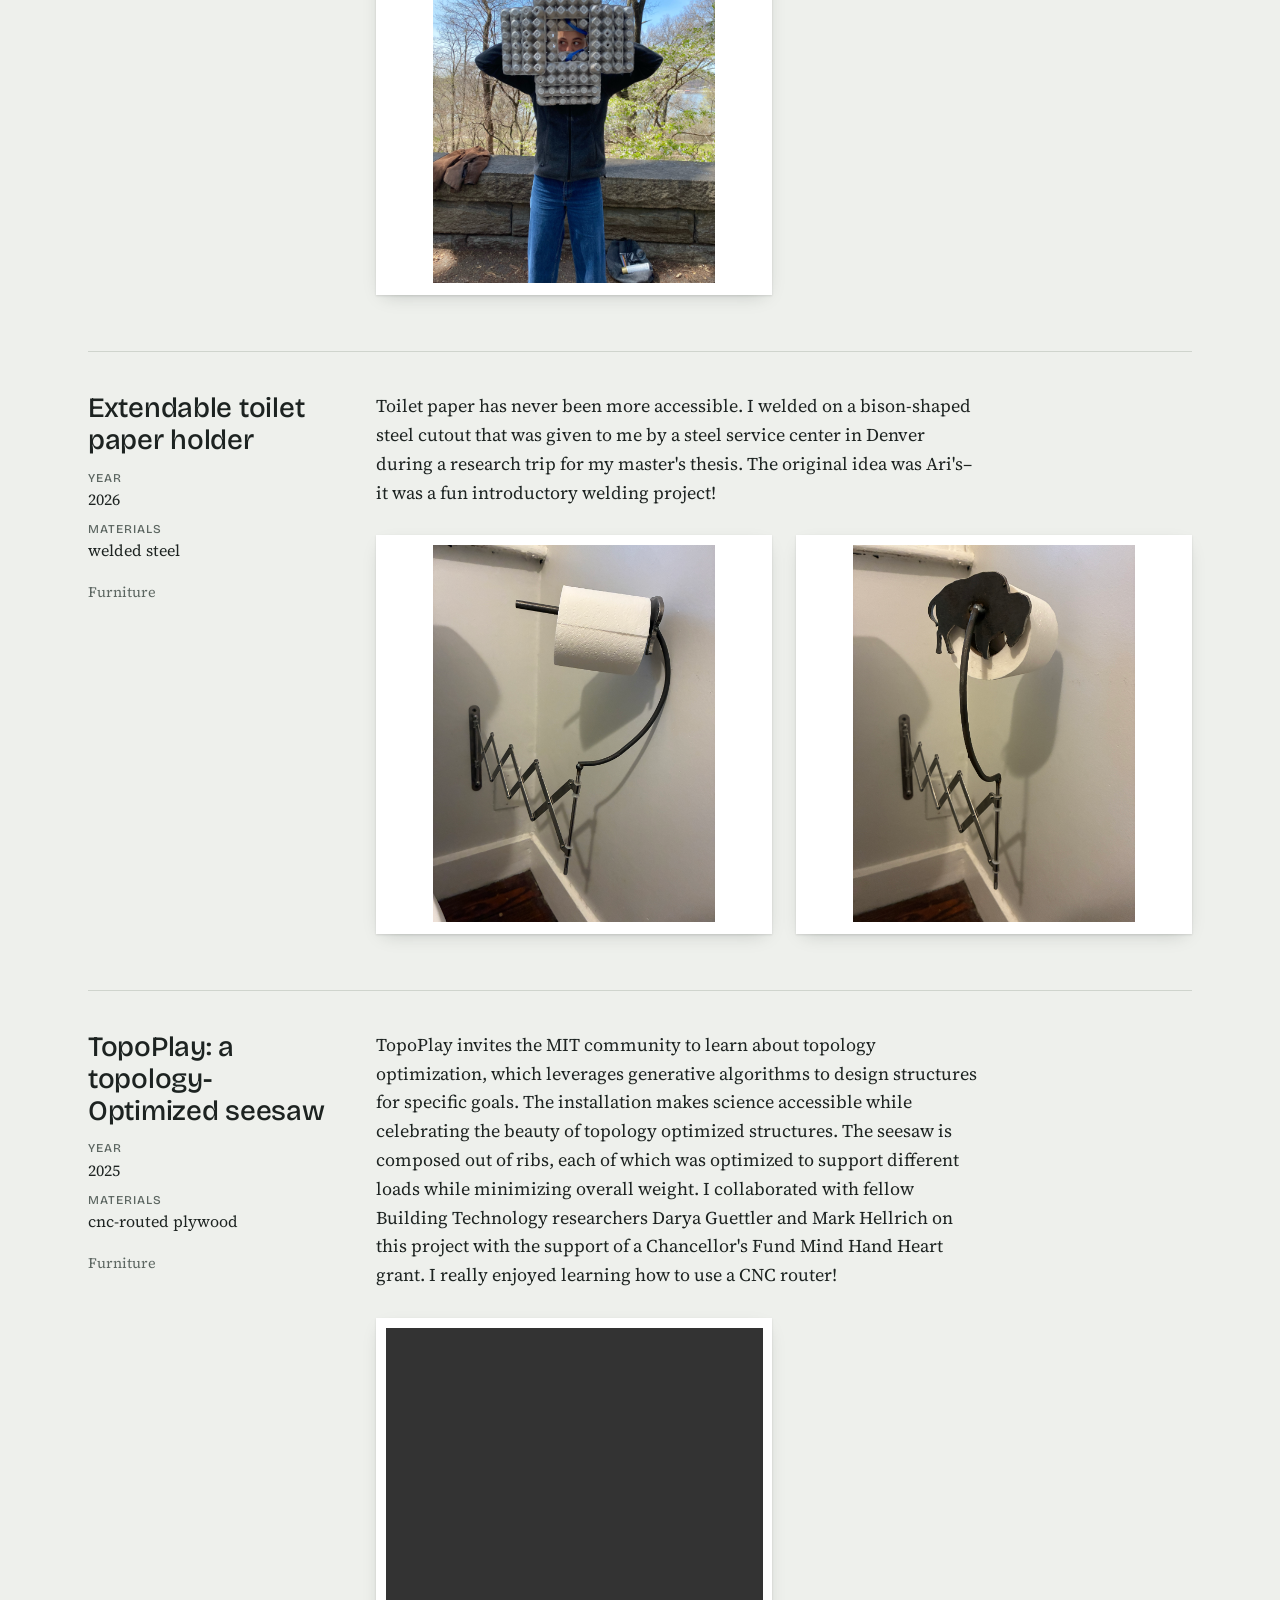
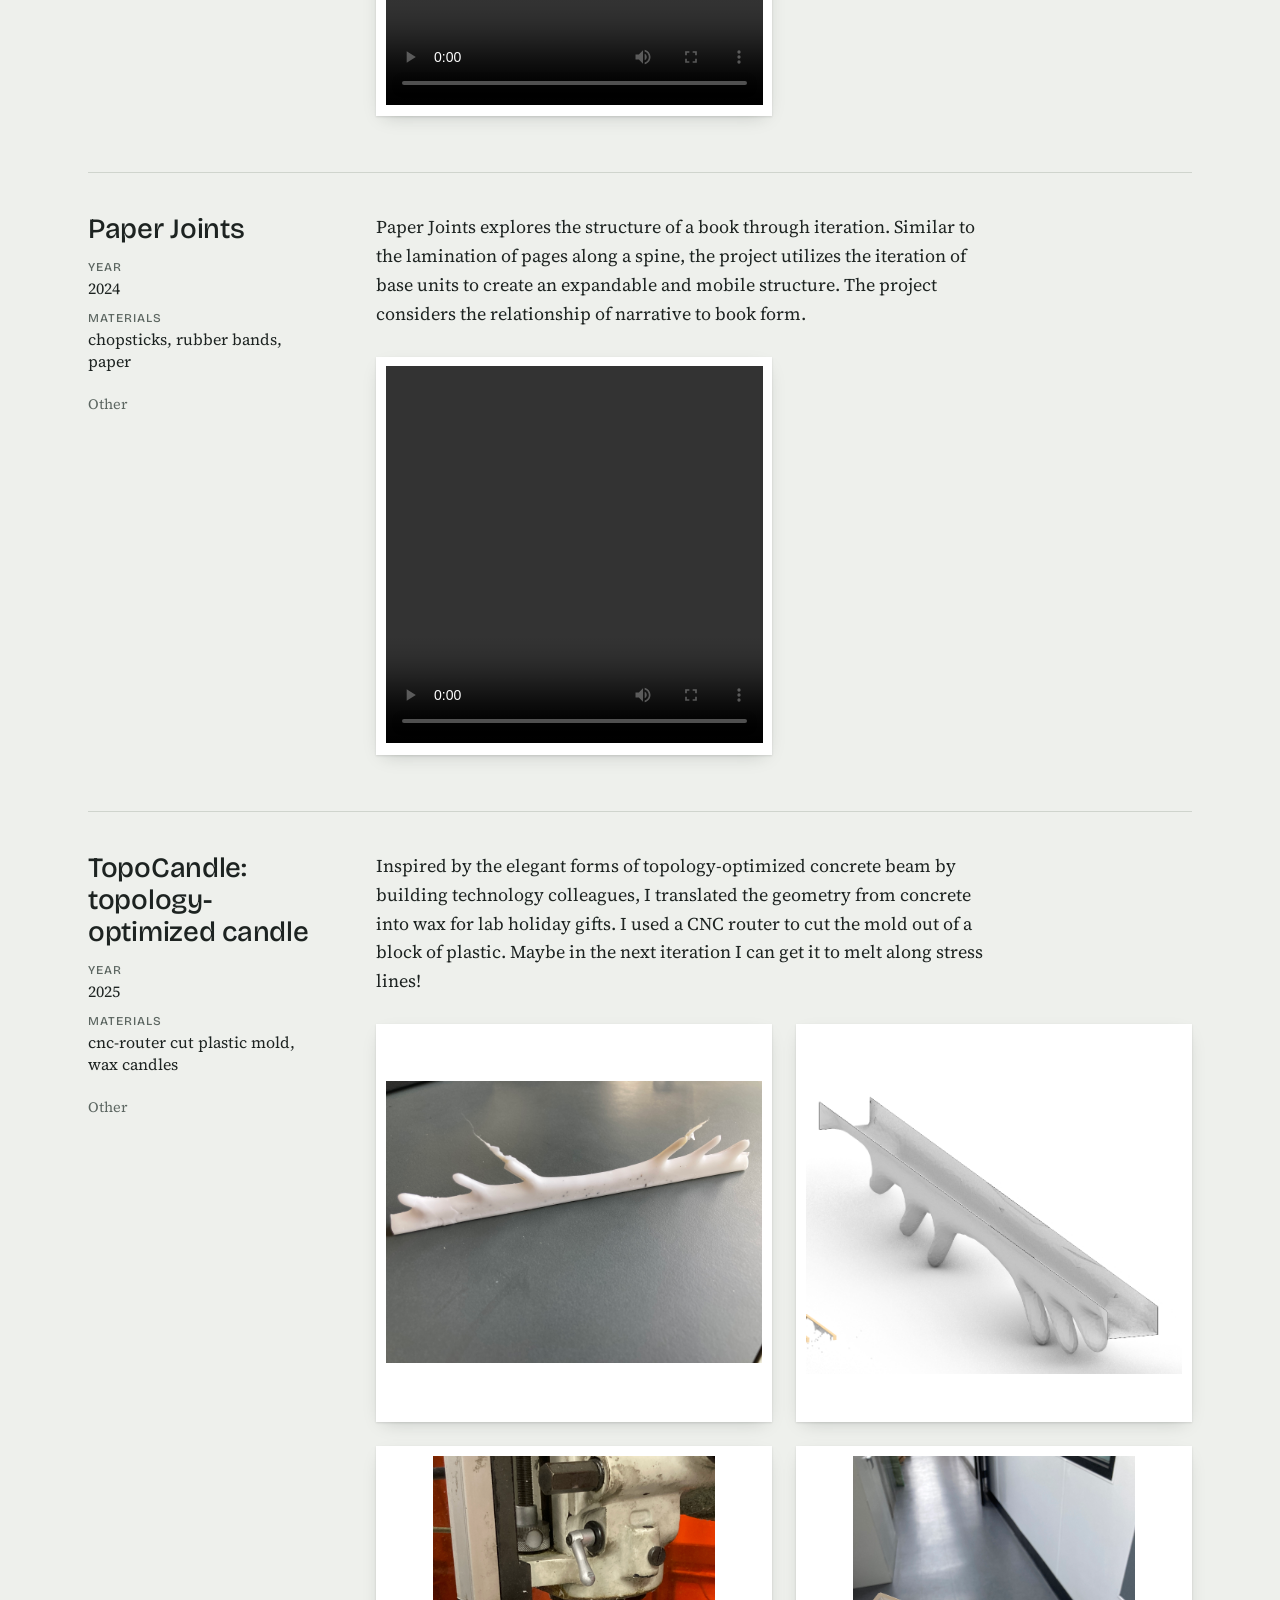
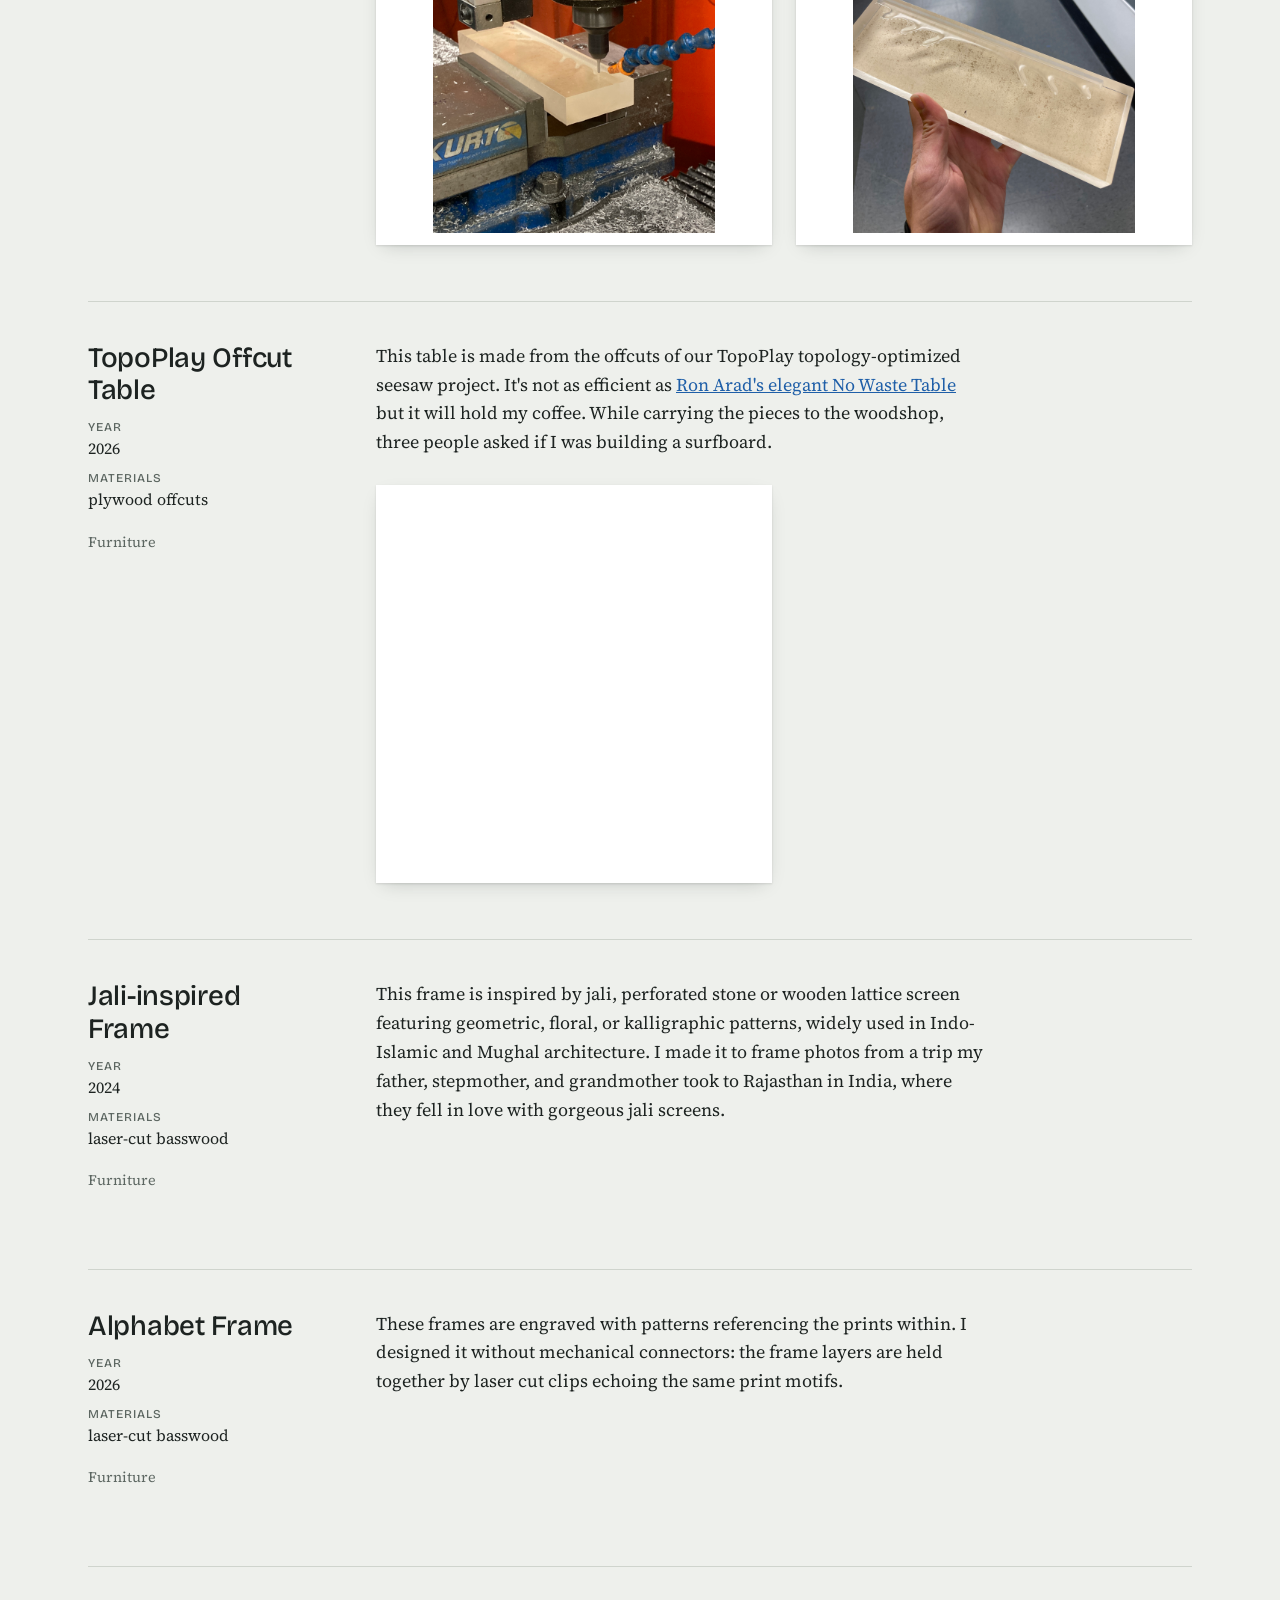
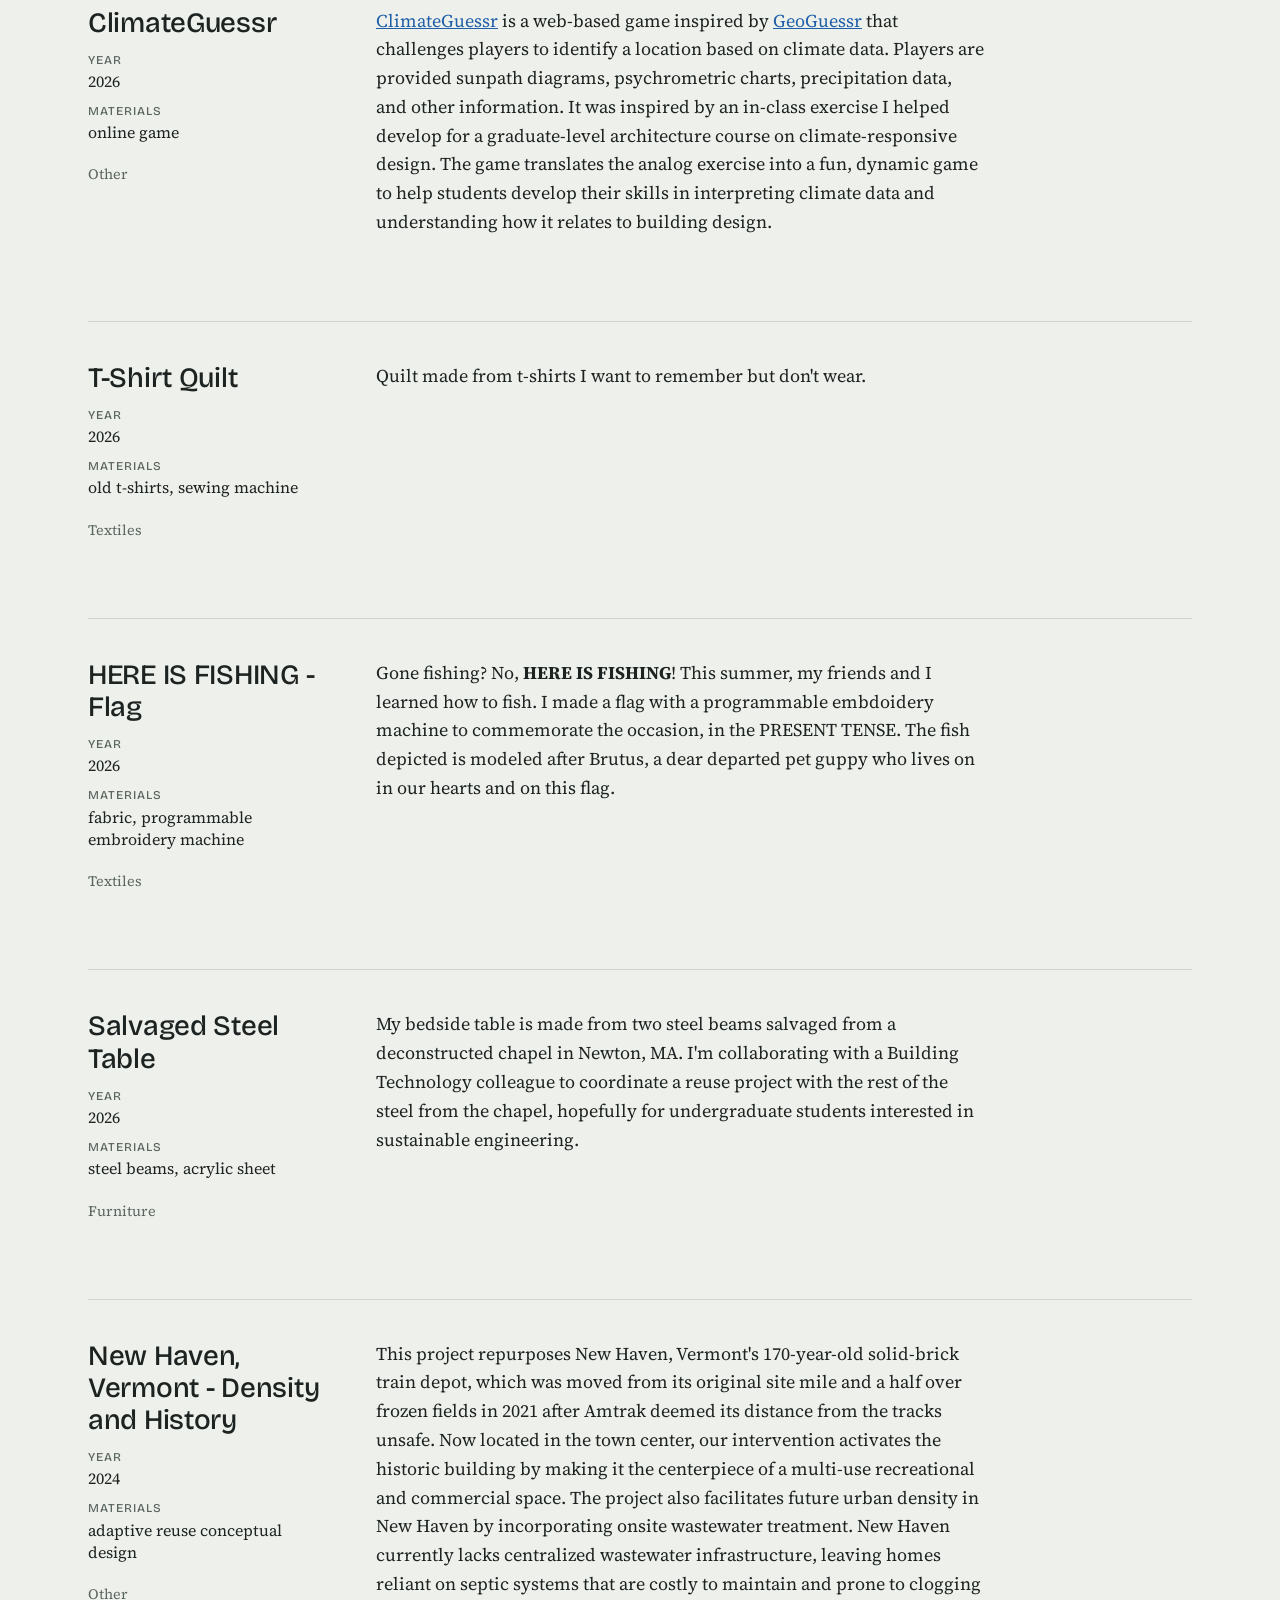
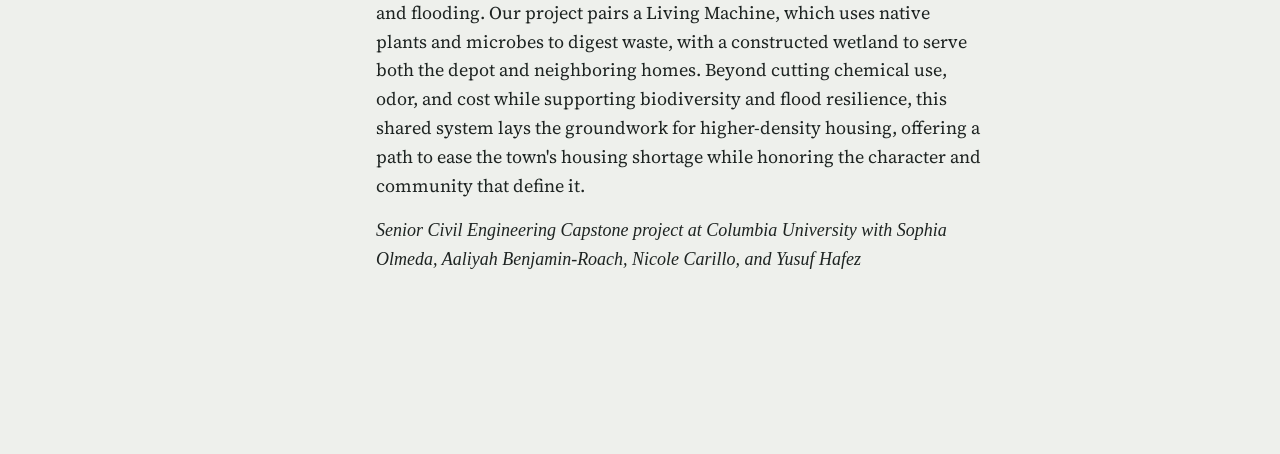
==== commit 111a9700: "rearranged" ====
--- a/index.html
+++ b/index.html
@@ -159,10 +159,11 @@
       });
 
       const grid = el("div", "photos");
-      const items = (p.photos || []).map((ph) => ({
+      const photos = (p.photos || []).filter((ph) => ph.src);
+      const items = photos.map((ph) => ({
         src: ph.src, caption: ph.caption, alt: ph.caption || p.title,
       }));
-      (p.photos || []).forEach((ph, i) => {
+      photos.forEach((ph, i) => {
         const fig = el("figure");
         const alt = ph.caption || p.title;
         if (isVideo(ph.src)) {
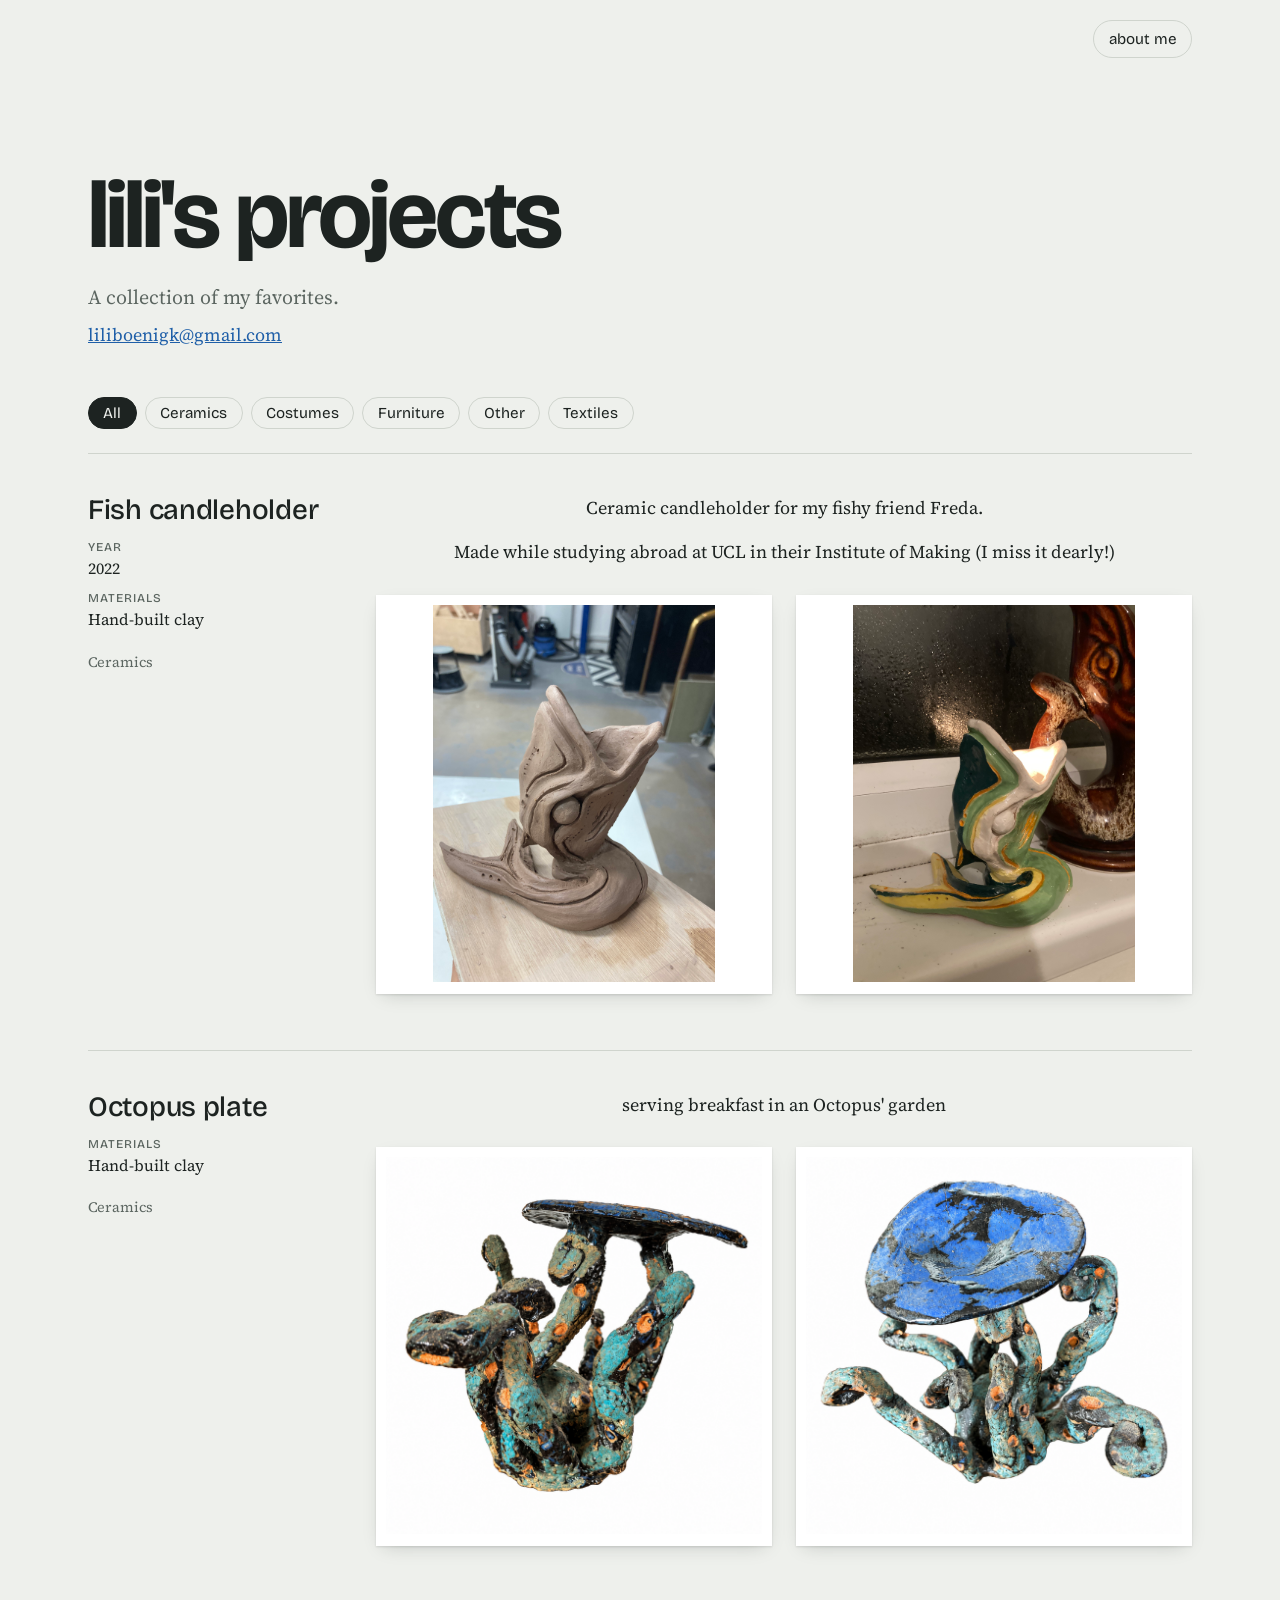
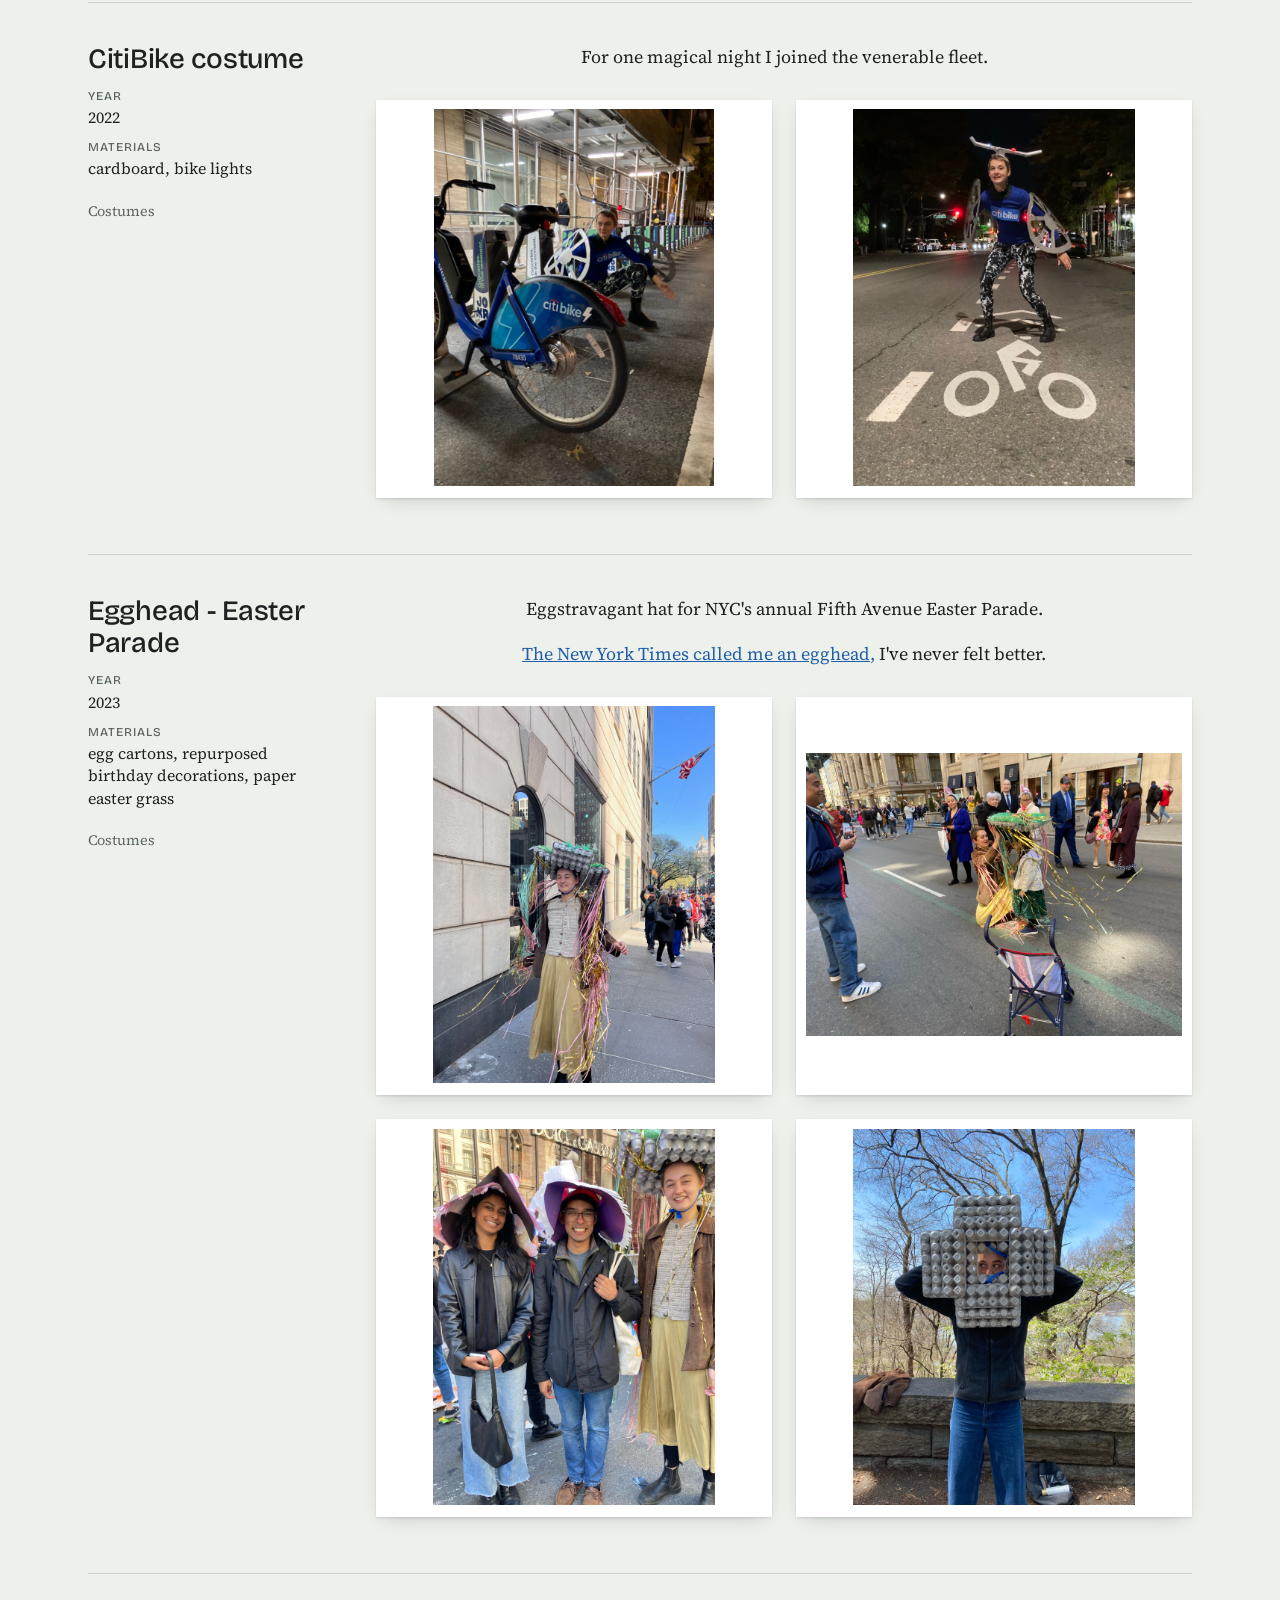
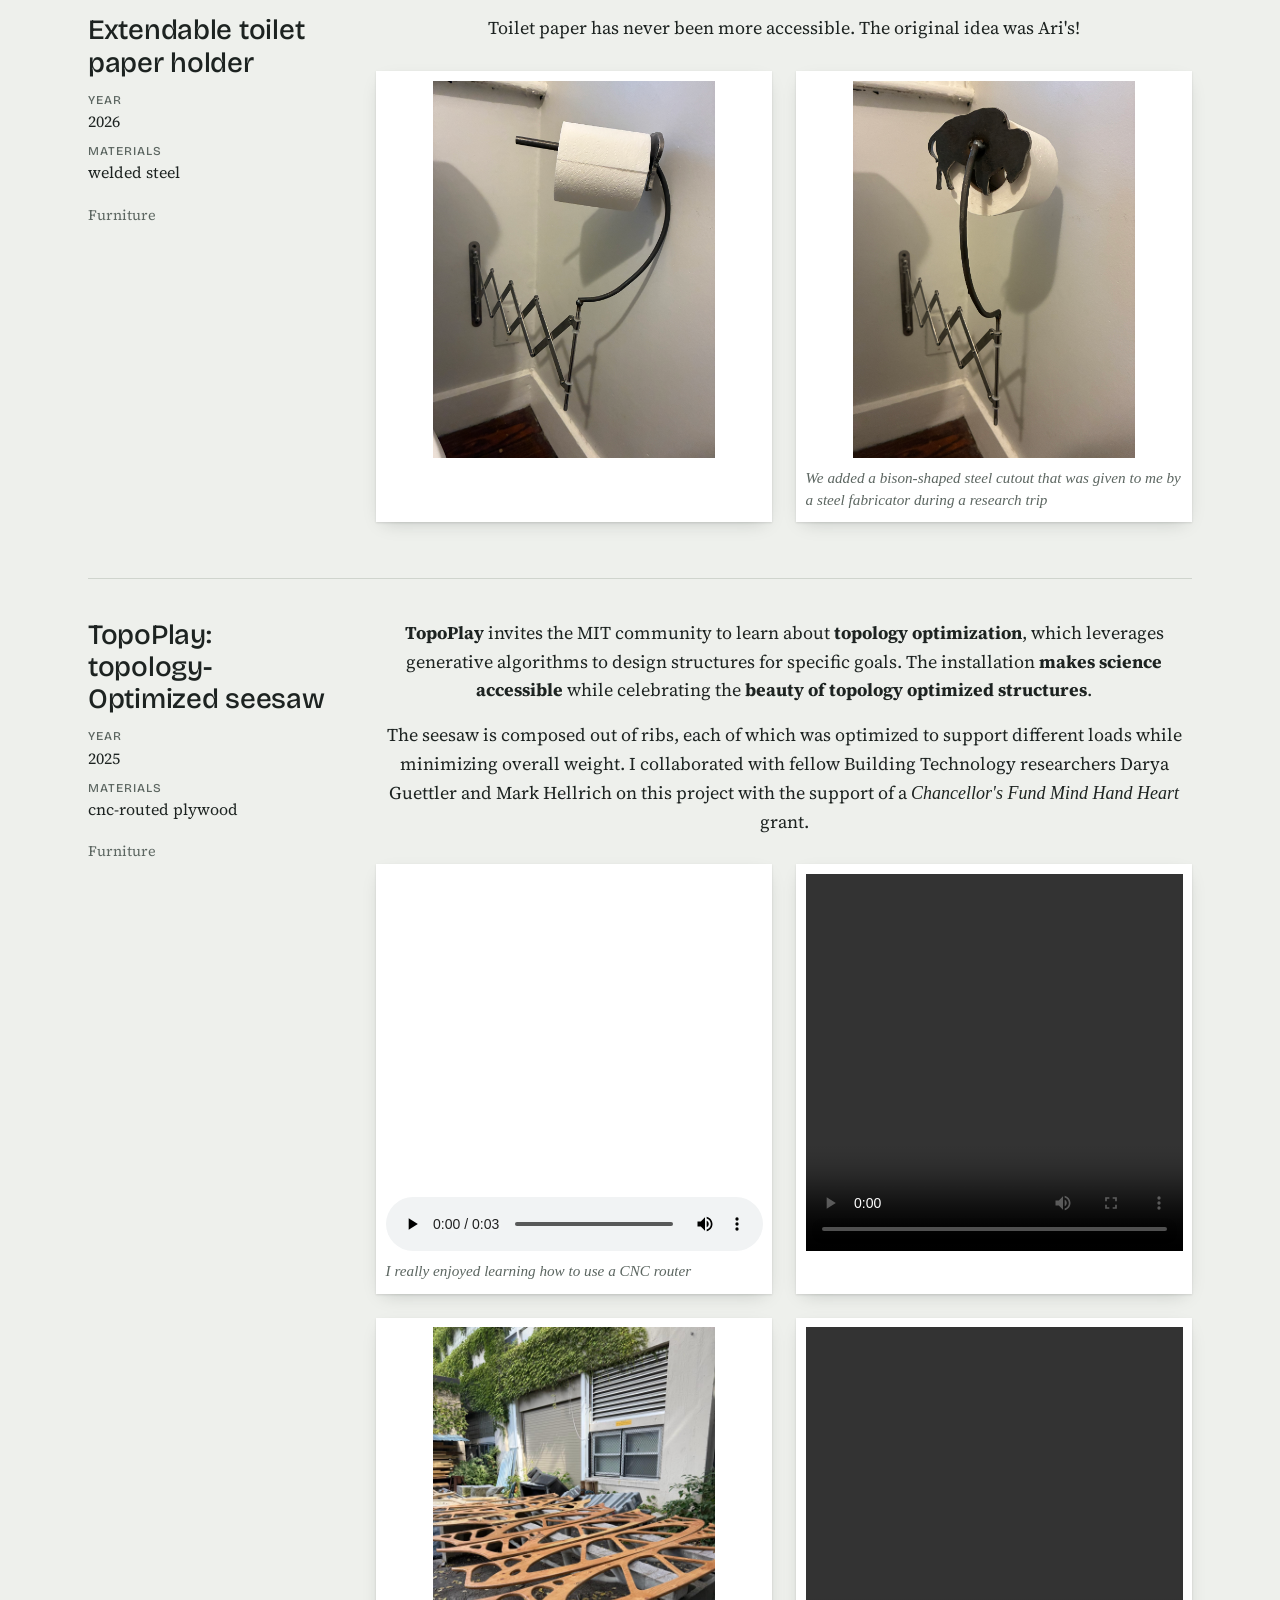
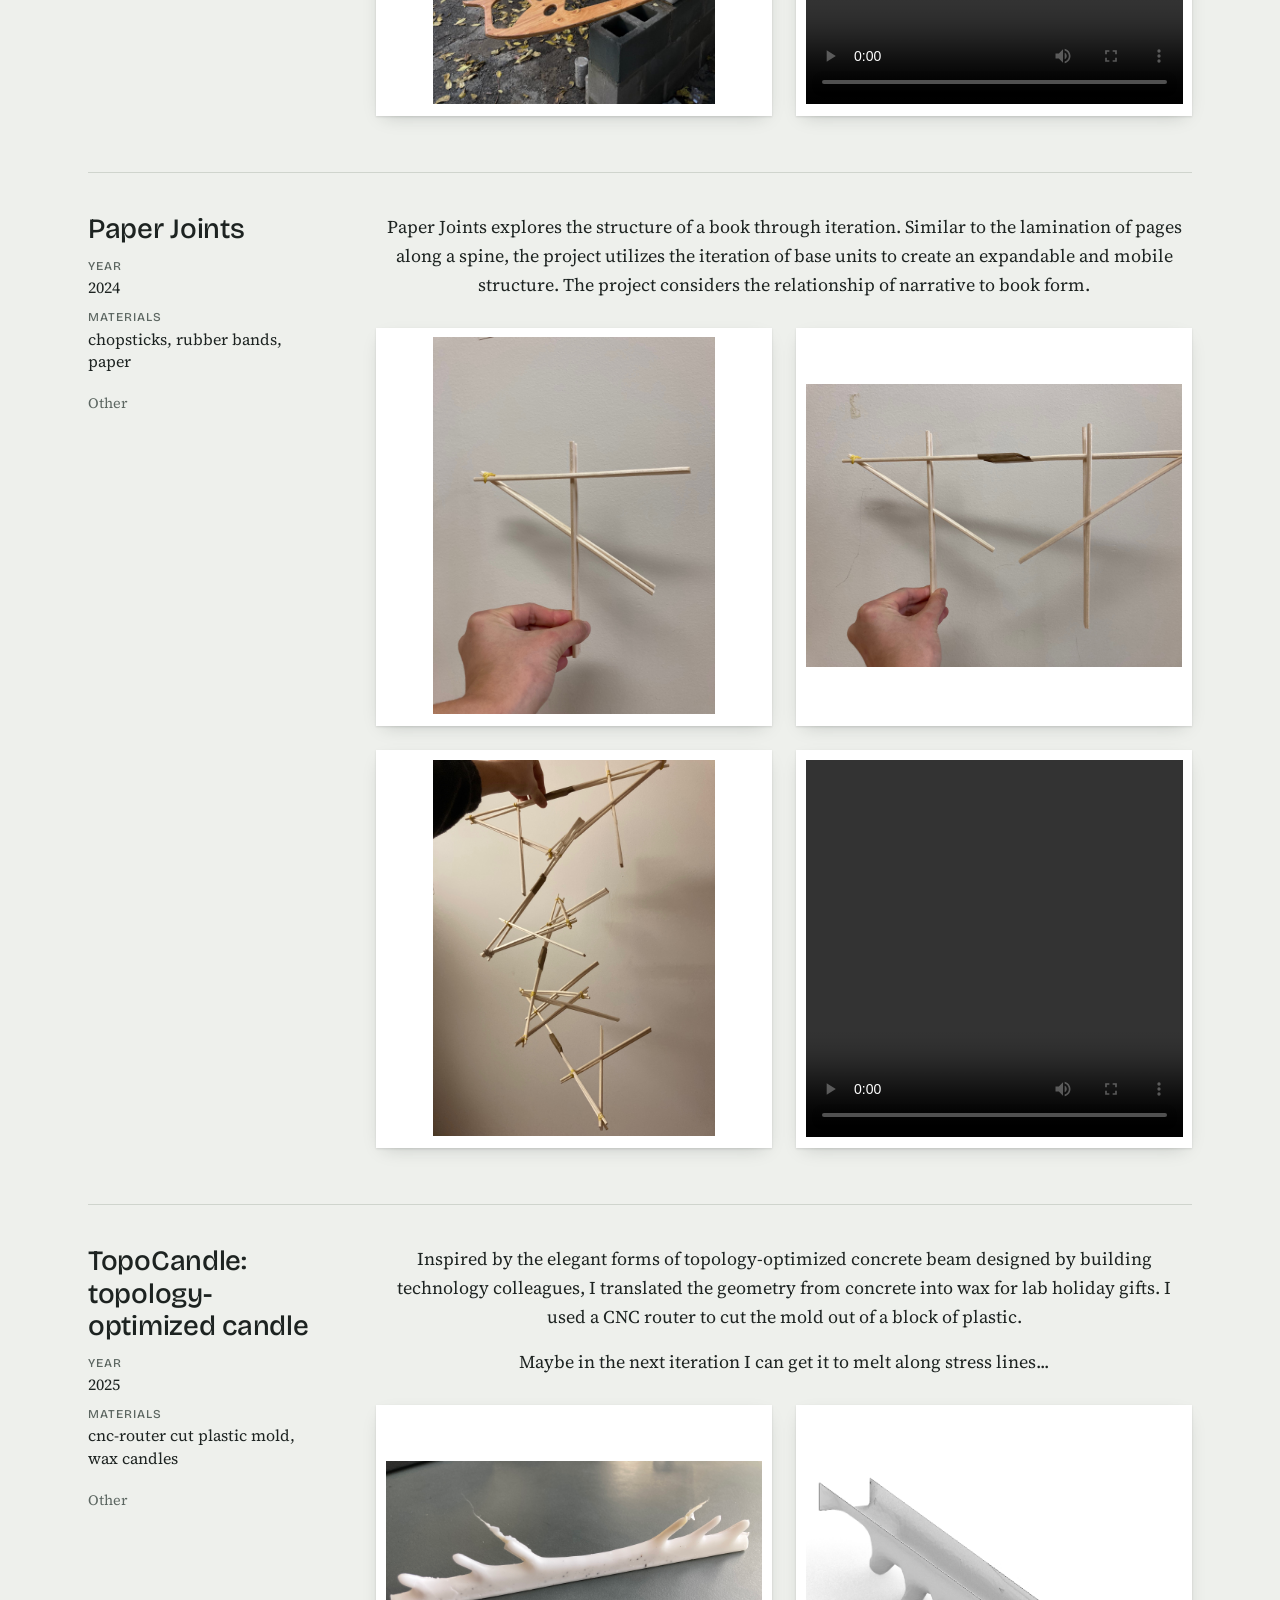
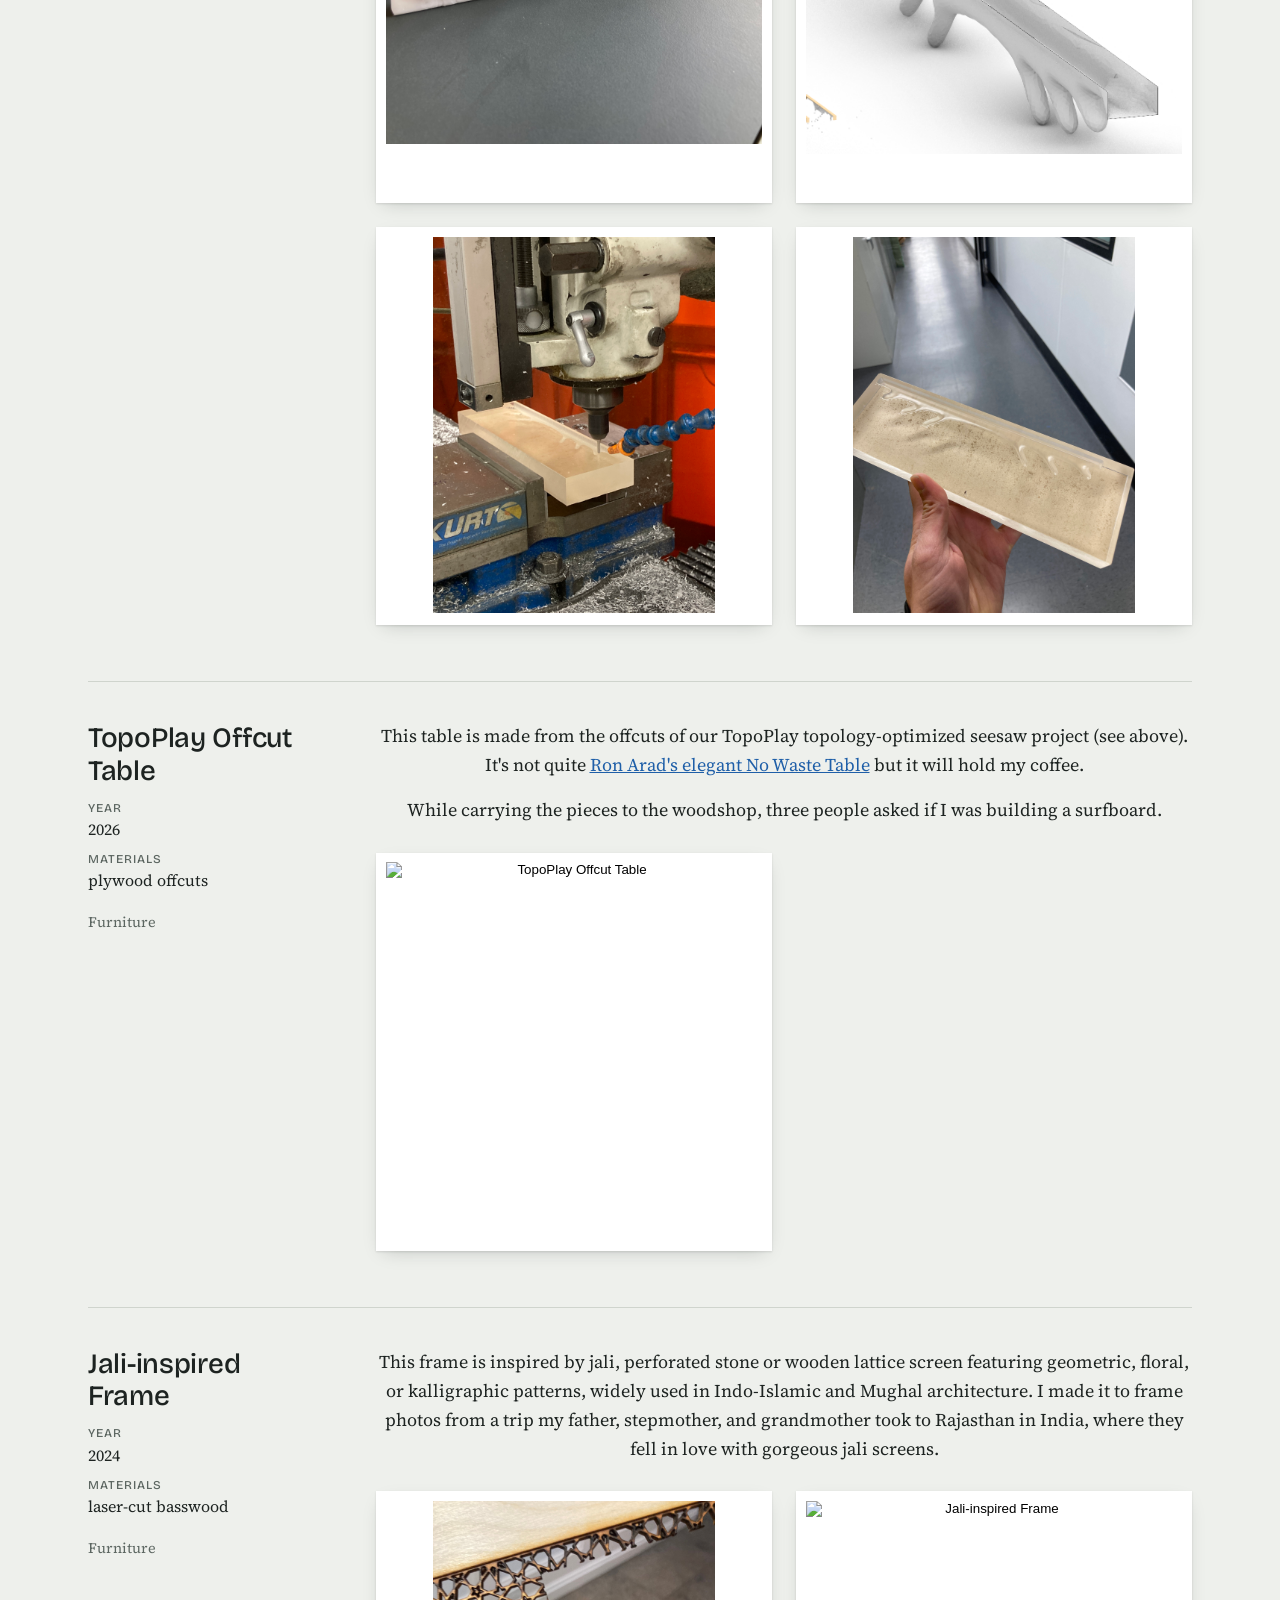
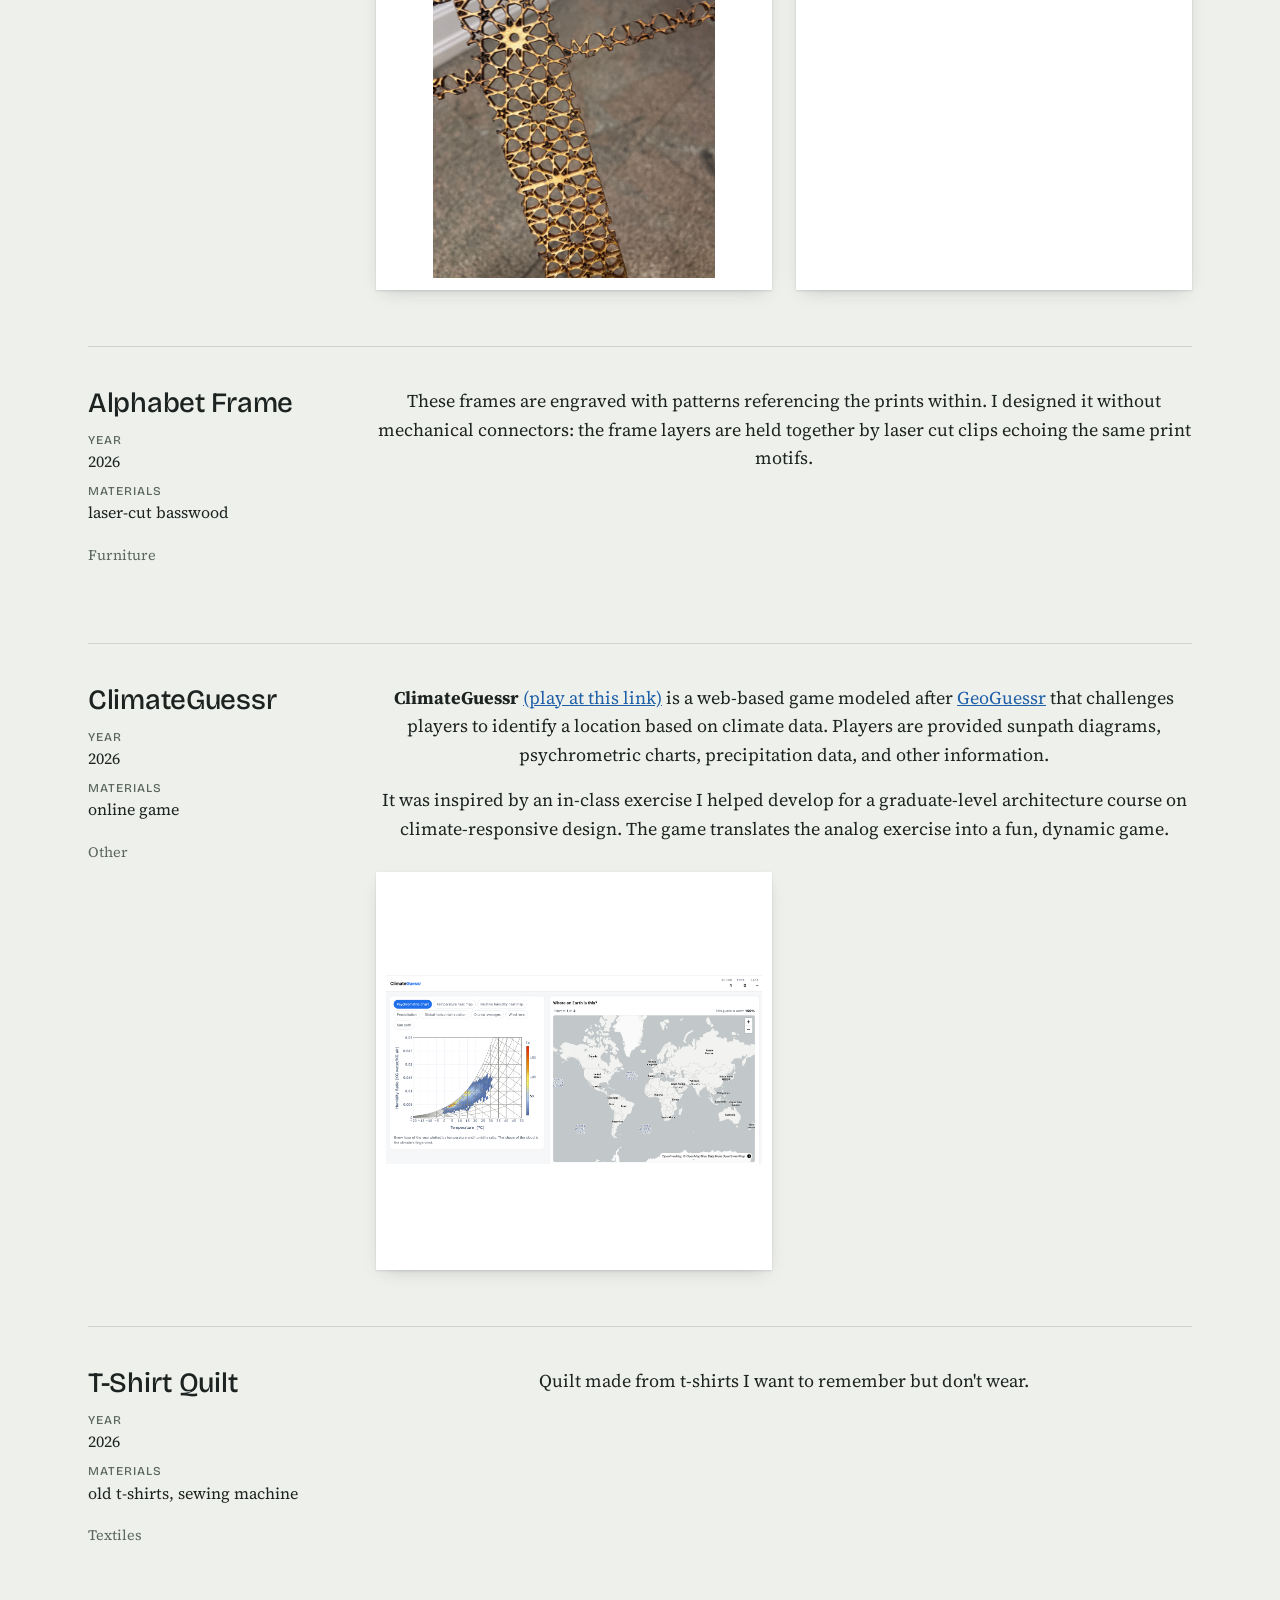
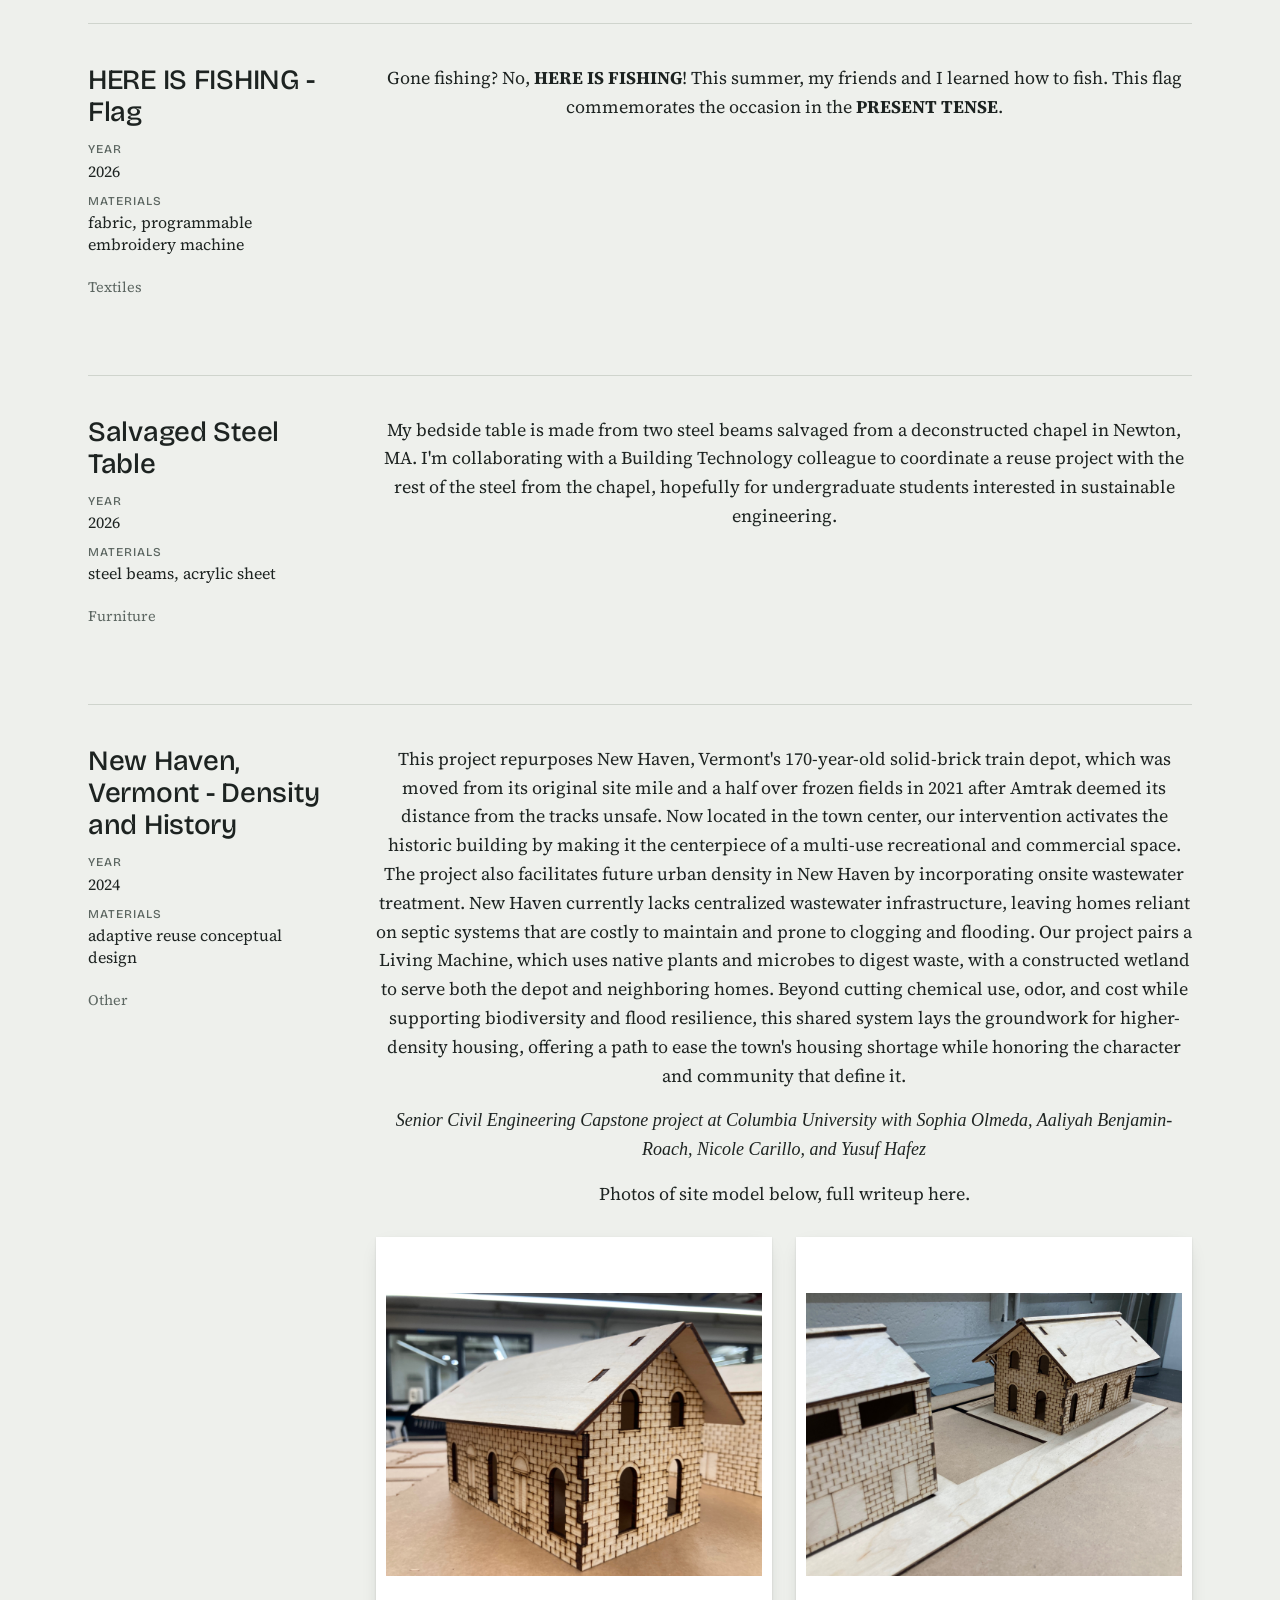
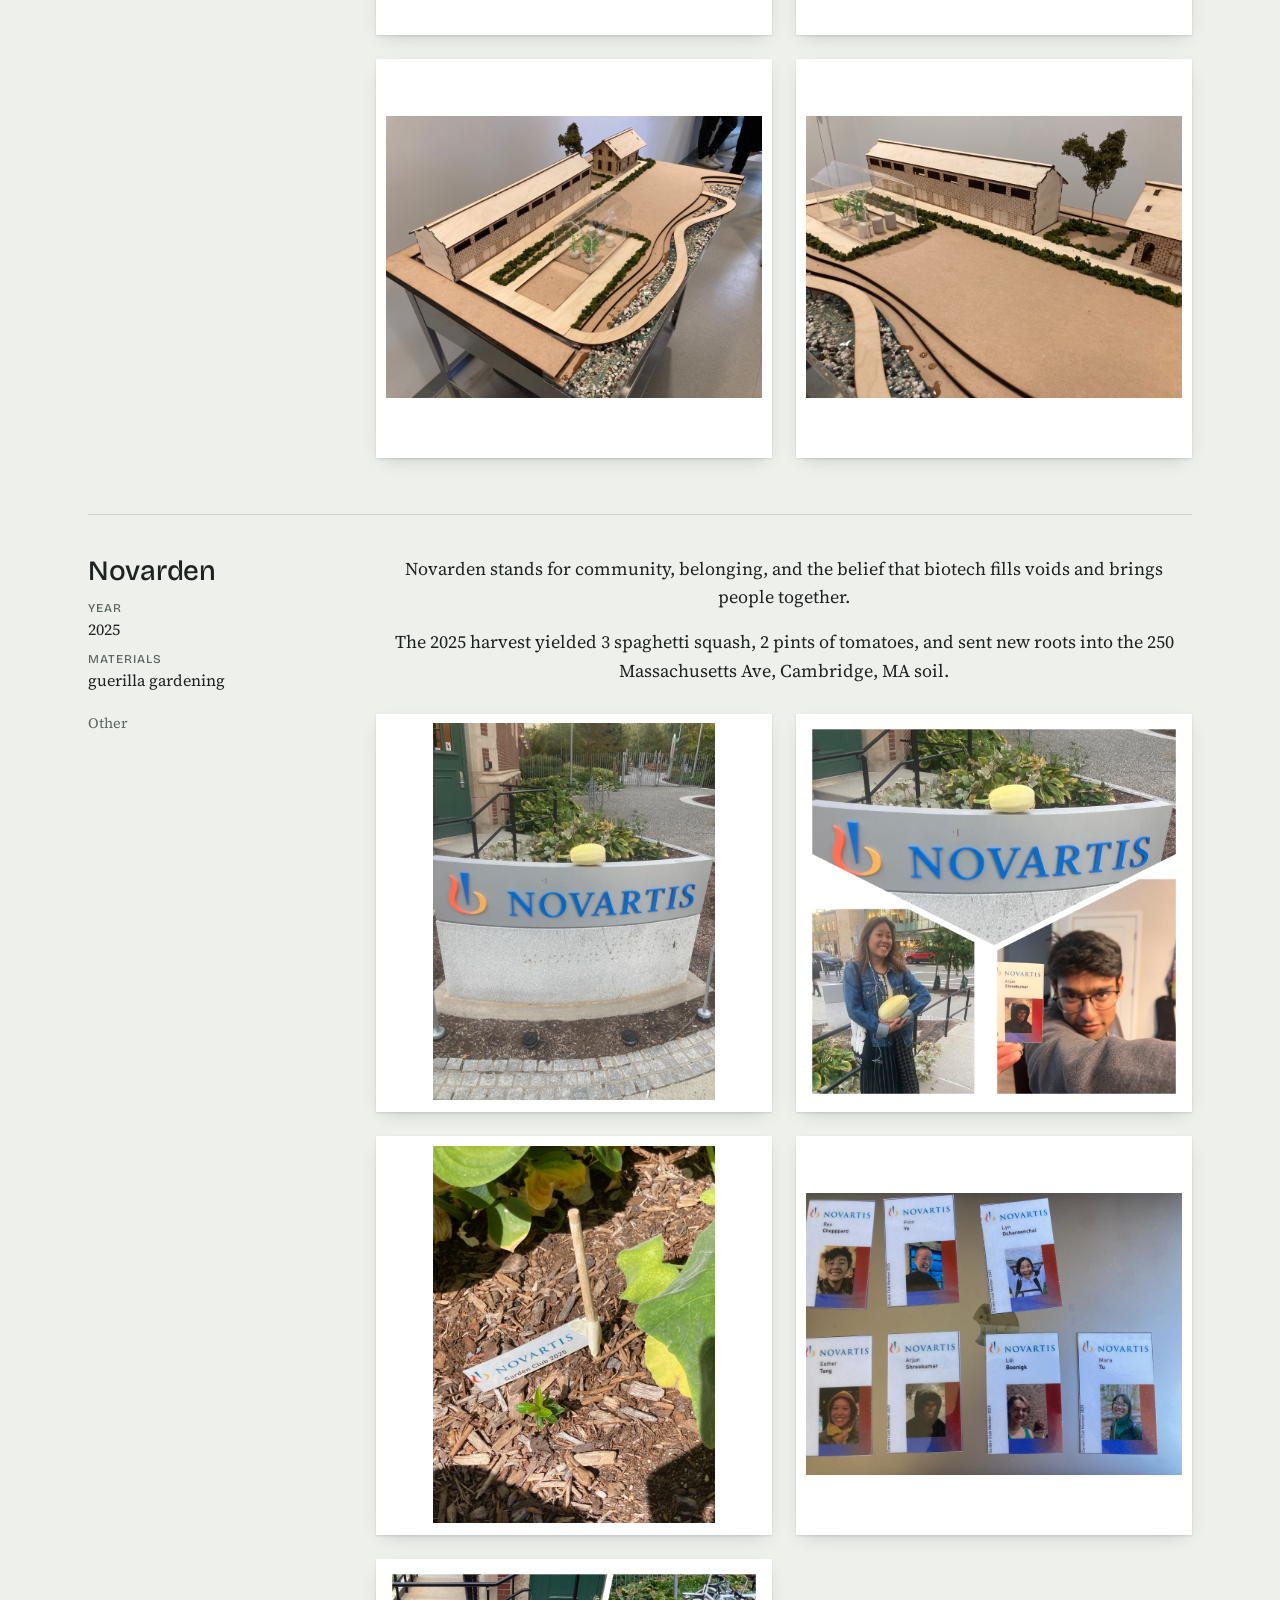
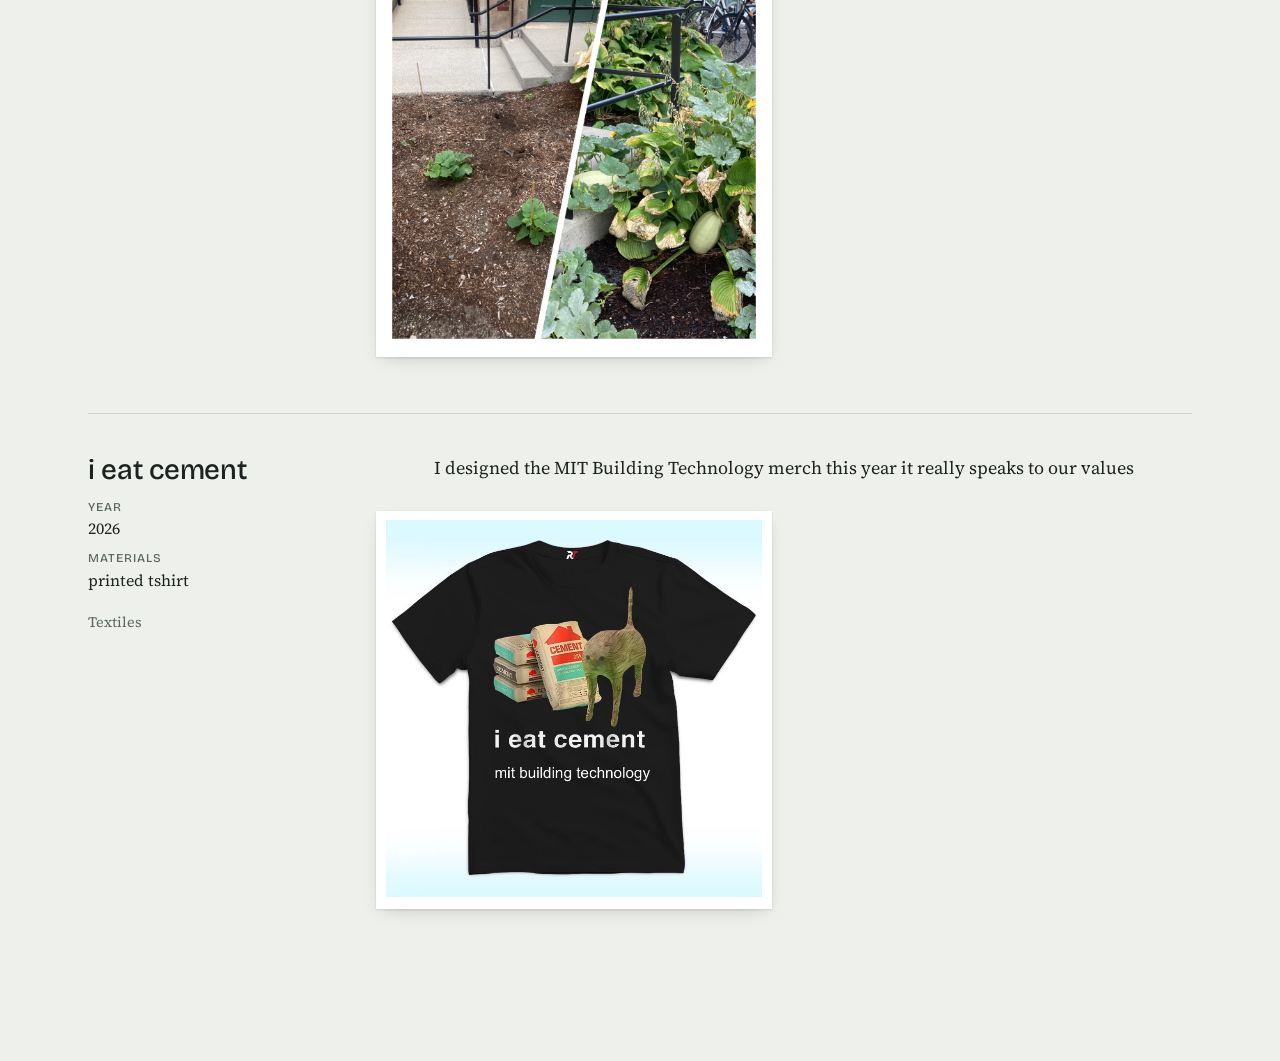
==== commit 291dbd7f: "added about me" ====
--- a/index.html
+++ b/index.html
@@ -10,6 +10,10 @@
   <link rel="stylesheet" href="style.css">
 </head>
 <body>
+  <nav class="top-nav" aria-label="Site">
+    <a href="about.html">about me</a>
+  </nav>
+
   <header class="site-header">
     <h1 id="site-name"></h1>
     <p id="site-intro"></p>
--- a/style.css
+++ b/style.css
@@ -95,8 +95,8 @@
   line-height: 1.4;
 }
 .blurb {
-  max-width: 38rem;
   margin: 0 0 1rem;
+  text-align: center;
 }
 
 @media (min-width: 800px) {
@@ -254,3 +254,37 @@
   object-fit: contain;
   background: var(--mount);
 }
+
+/* Top-right navigation tab */
+.top-nav {
+  max-width: 72rem;
+  margin: 0 auto;
+  padding: 1.25rem 1.5rem 0;
+  display: flex;
+  justify-content: flex-end;
+}
+.top-nav a {
+  font-family: var(--display);
+  font-size: 0.95rem;
+  text-decoration: none;
+  color: var(--ink);
+  padding: 0.35rem 0.9rem;
+  border: 1px solid var(--rule);
+  border-radius: 999px;
+}
+.top-nav a:hover { border-color: var(--ink); }
+
+/* About page */
+.about {
+  max-width: 40rem;
+  padding-top: clamp(3rem, 10vw, 7rem);
+}
+.about h1 {
+  font-family: var(--display);
+  font-weight: 700;
+  font-size: clamp(2.25rem, 7vw, 4rem);
+  line-height: 1;
+  letter-spacing: -0.03em;
+  margin: 0 0 1.5rem;
+}
+.about p { margin: 0 0 1rem; }
